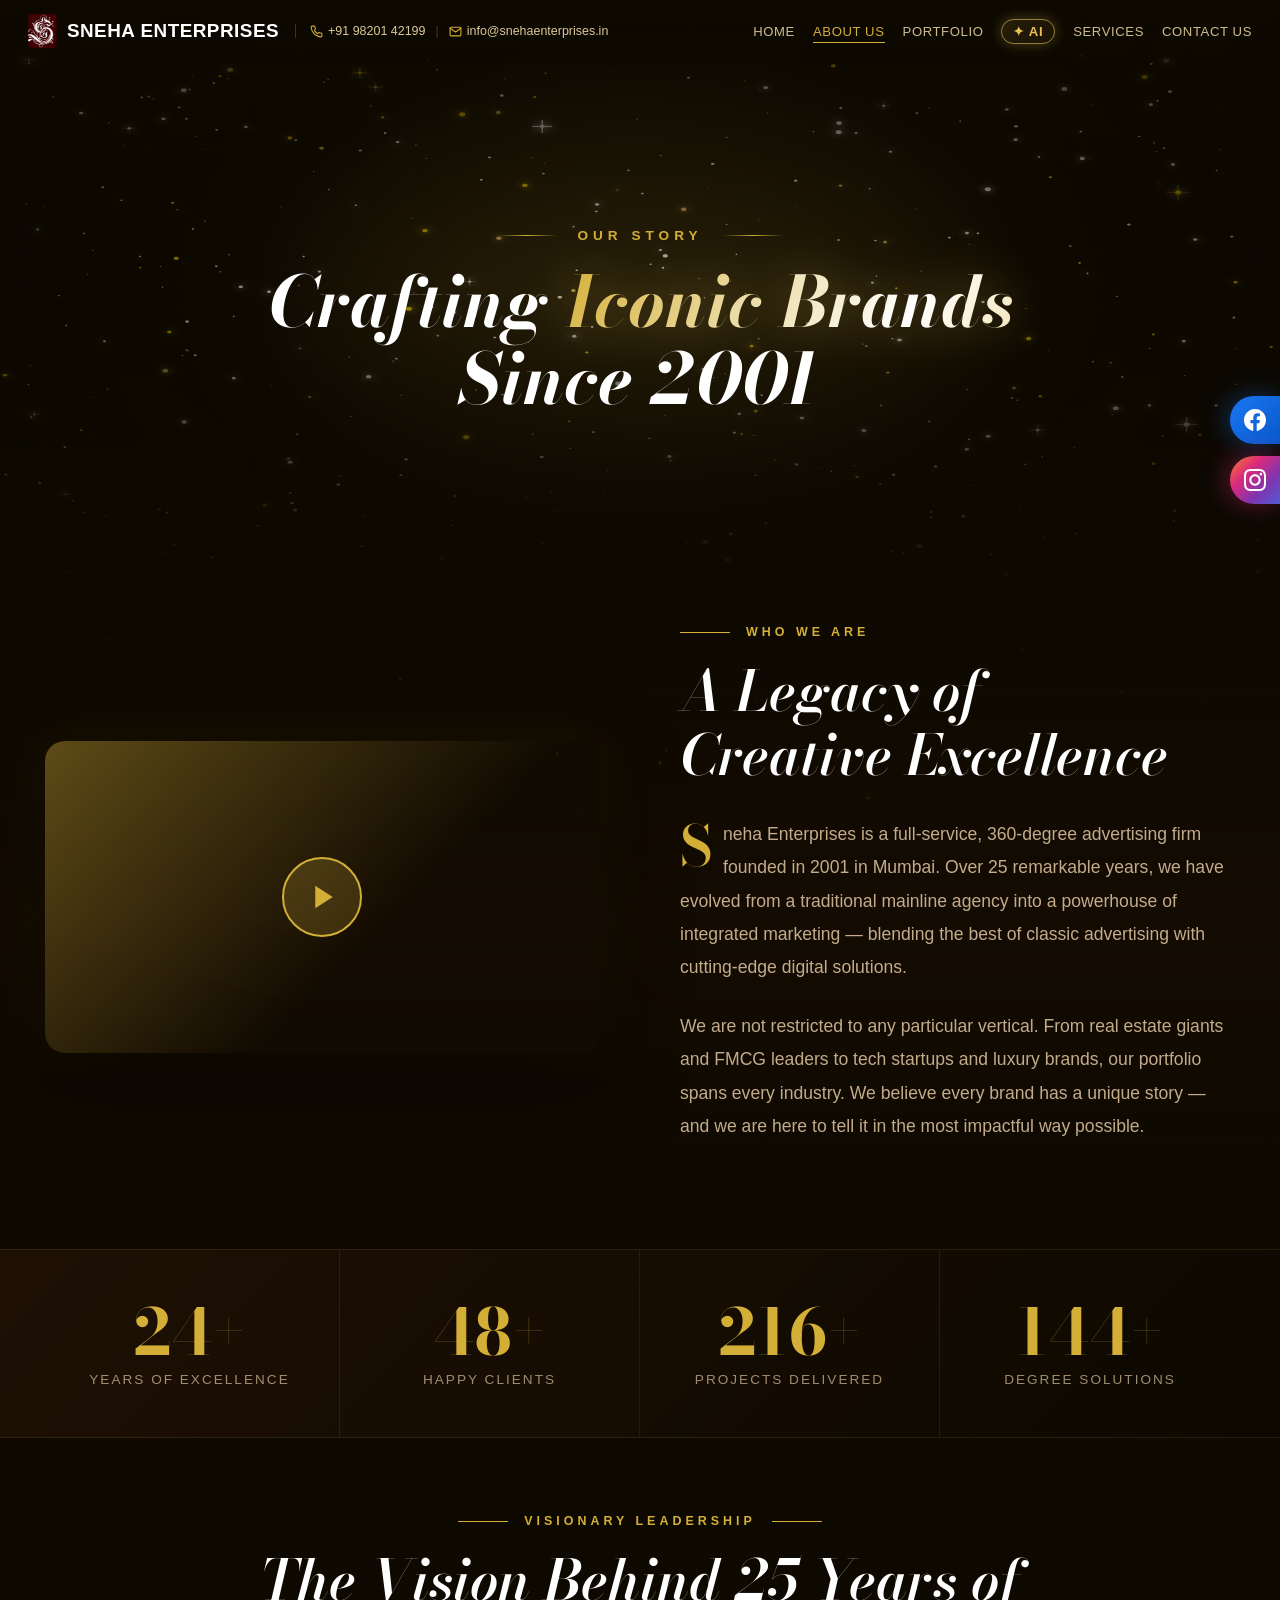
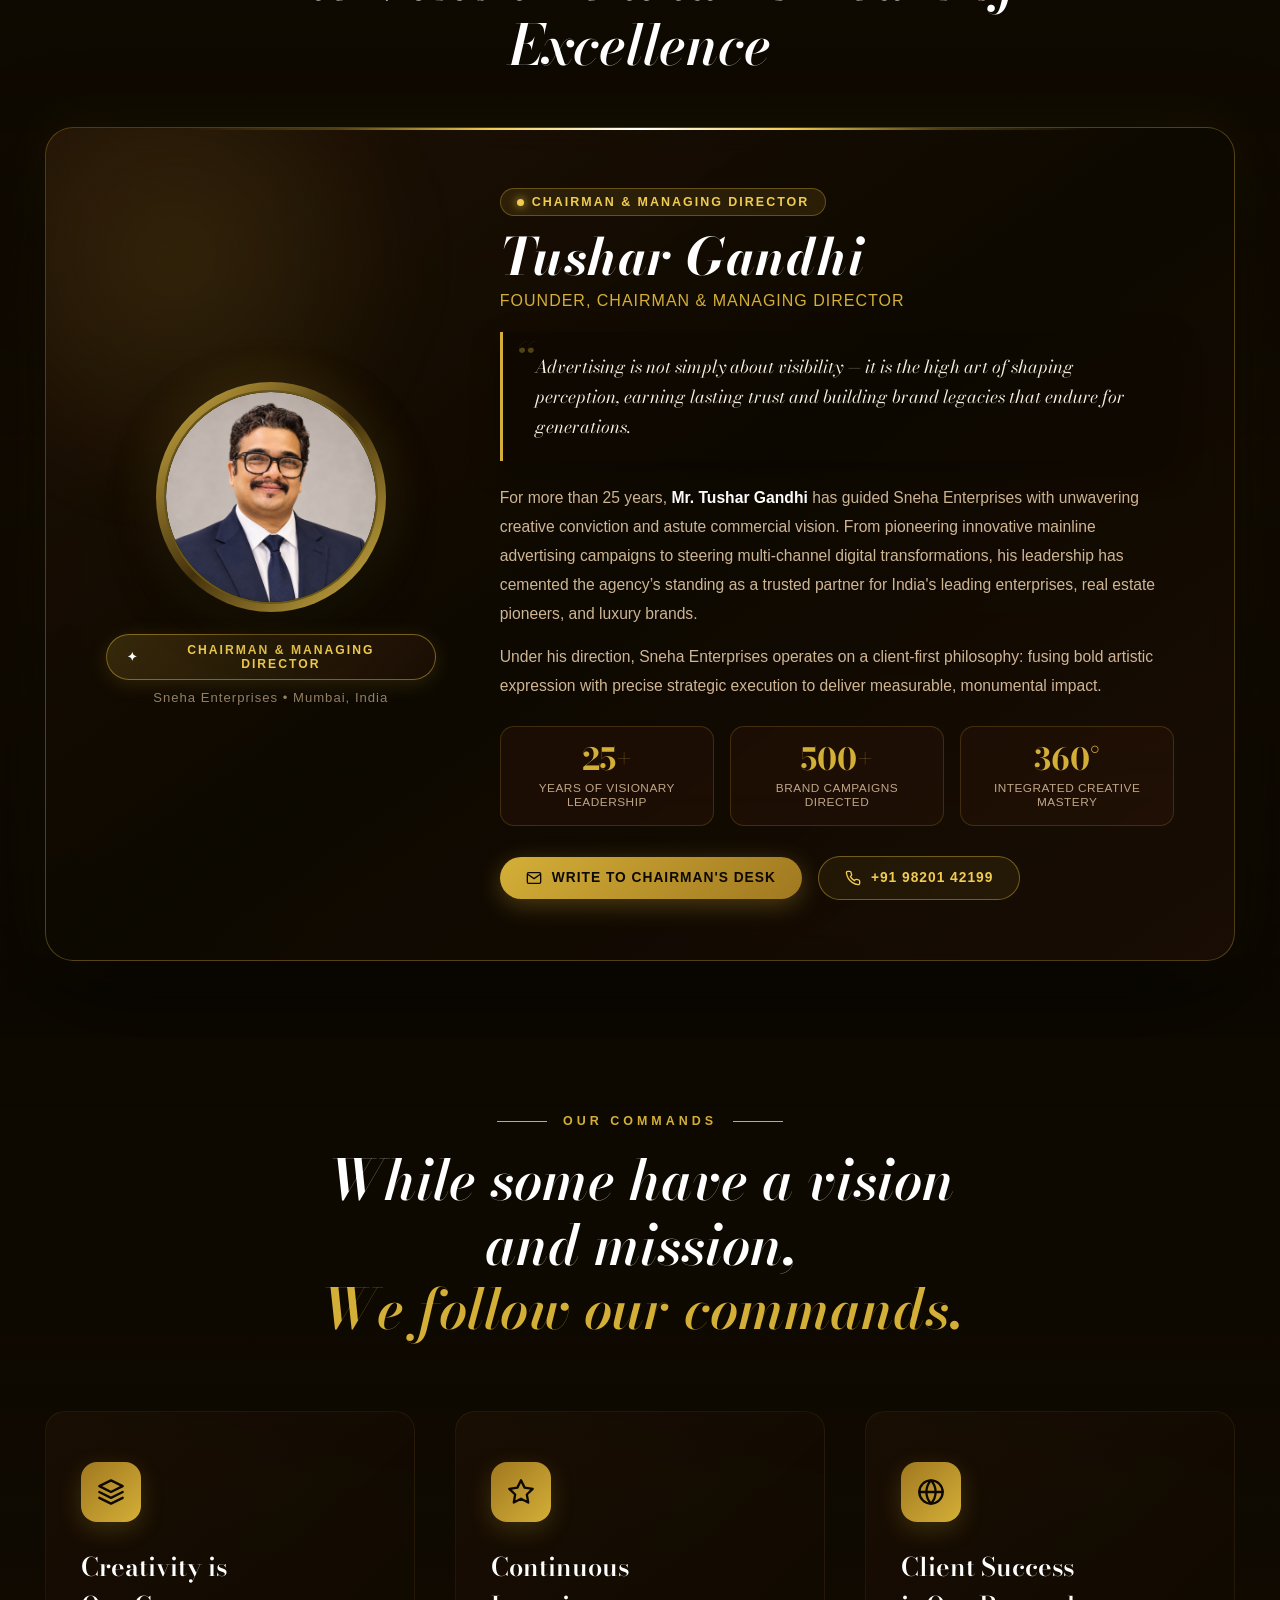
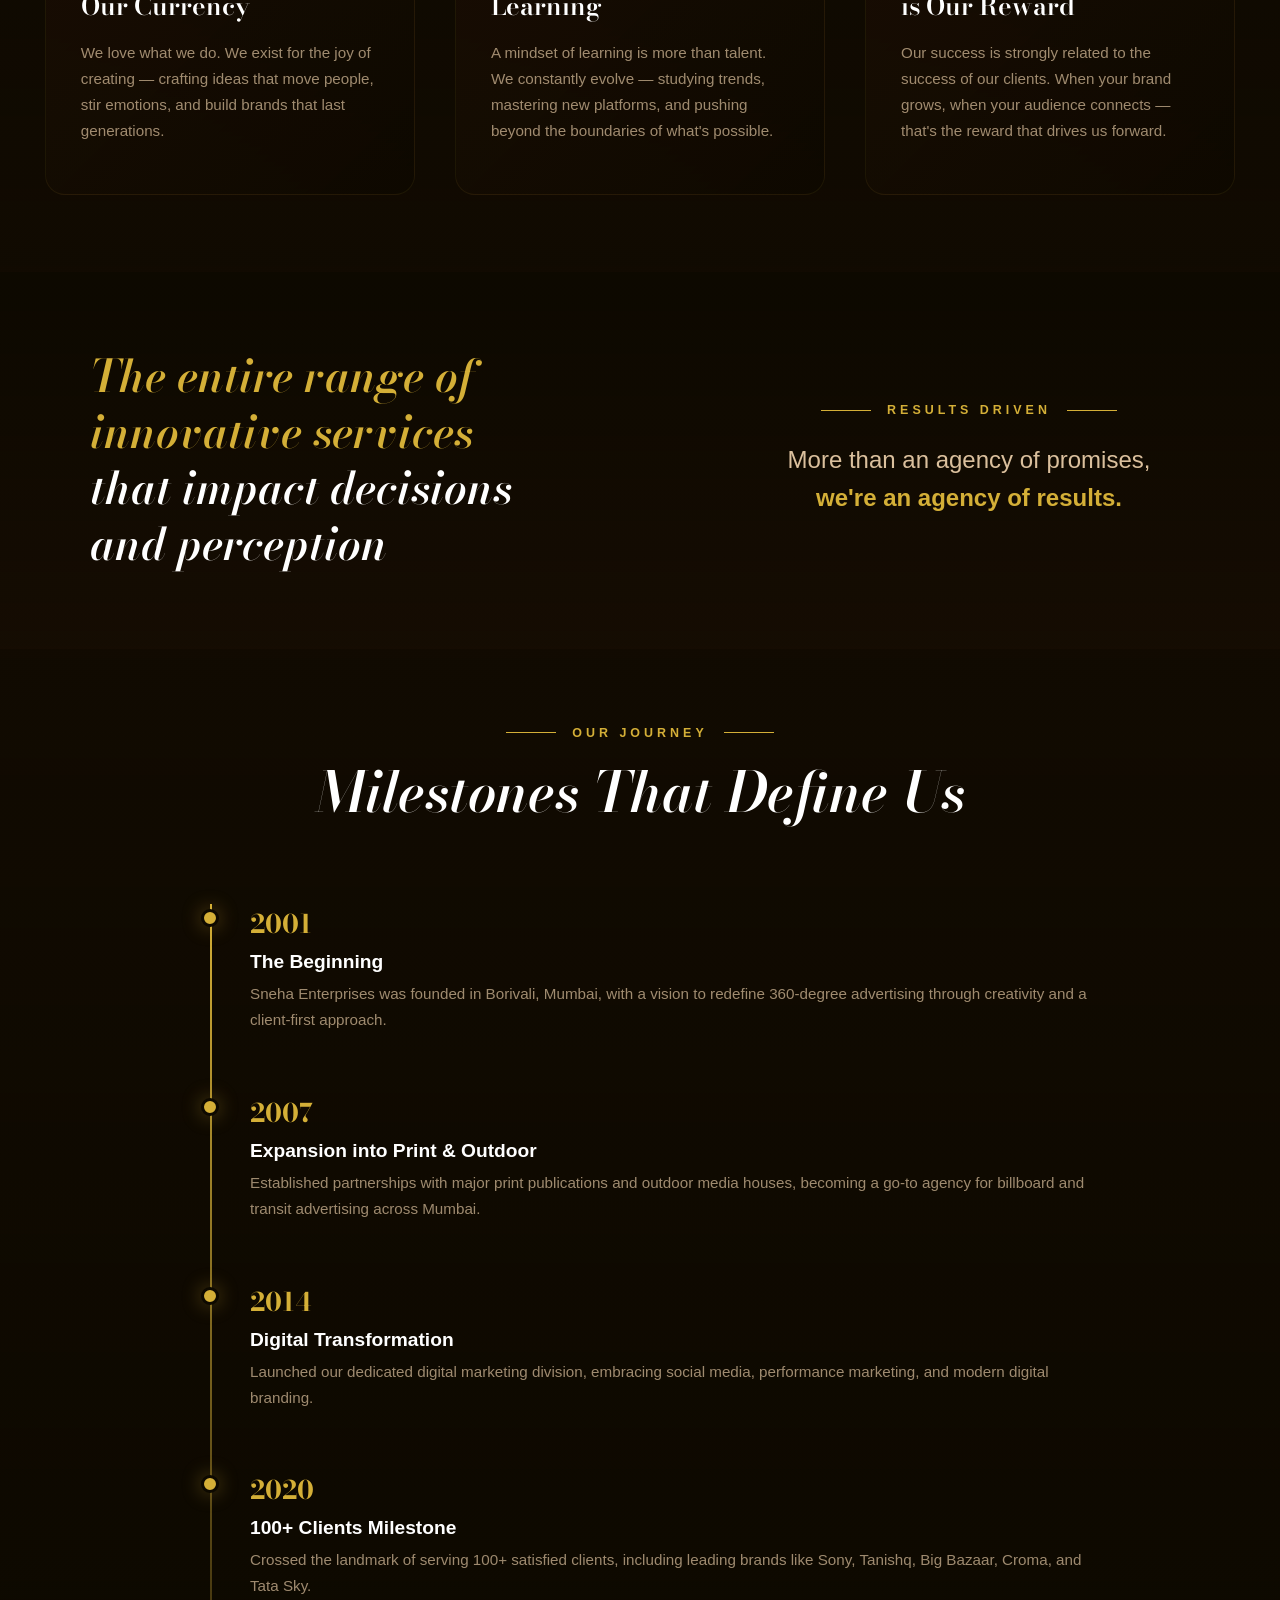
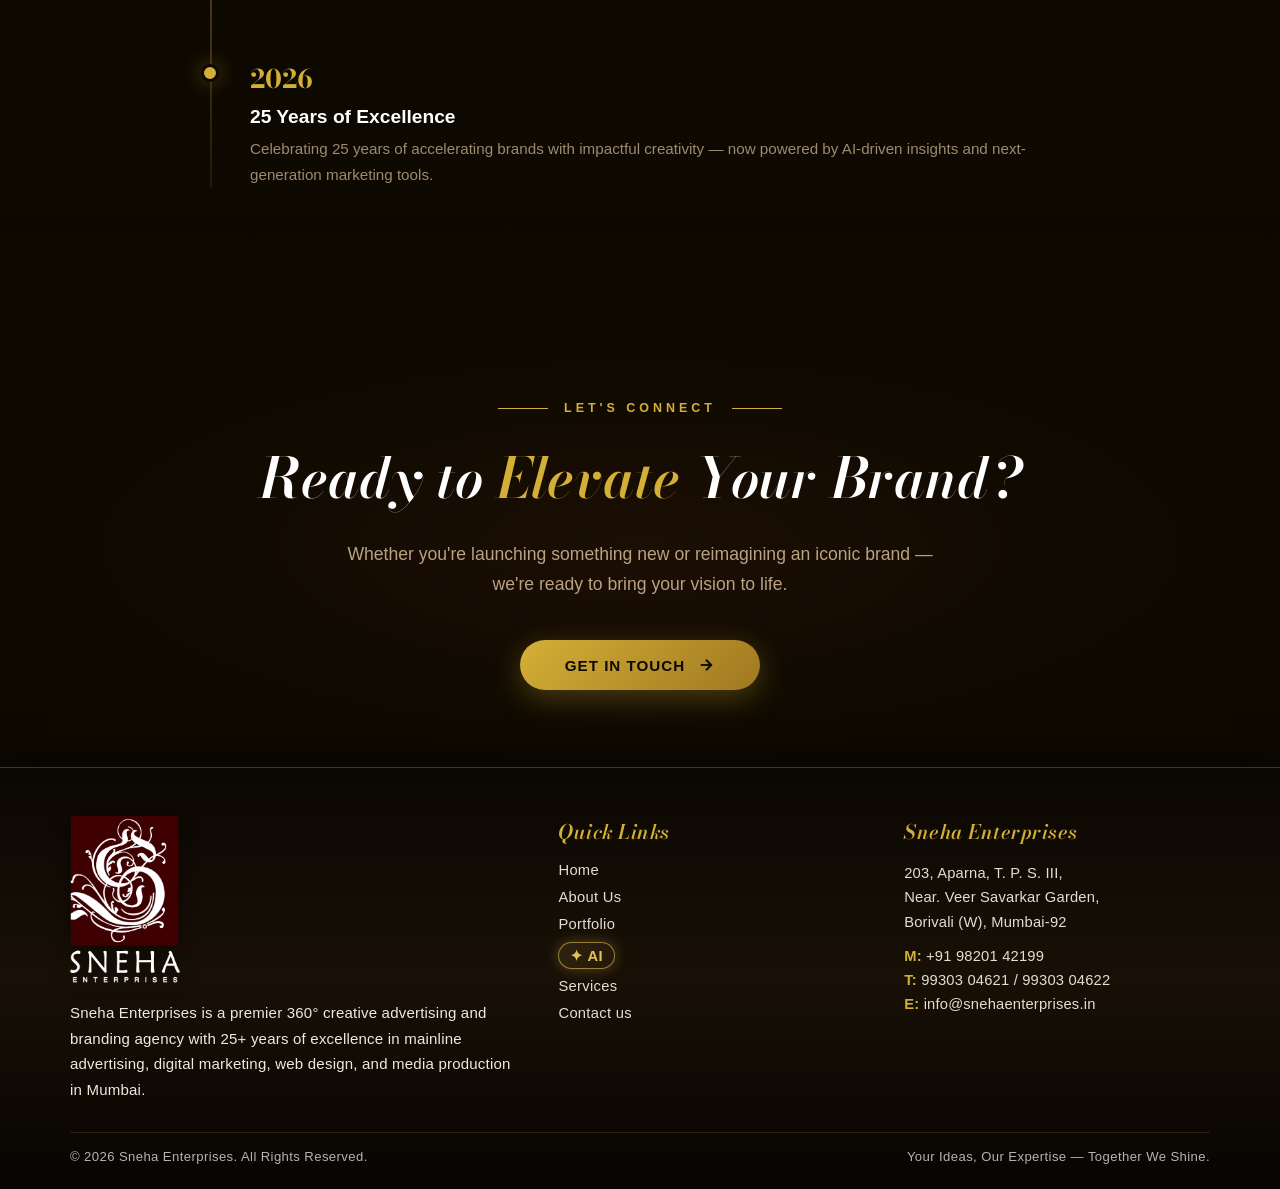
==== about.html @ 6219e7e4 "Add photo for Chairman & MD Tushar Gandhi and refine leadership quote text" ====
<!DOCTYPE html>
<html lang="en">
<head>
    <meta charset="UTF-8">
    <link rel="stylesheet" href="assets/fonts/fonts.css">
    <link rel="preconnect" href="https://fonts.googleapis.com">
    <link rel="preconnect" href="https://fonts.gstatic.com" crossorigin>
    <link href="https://fonts.googleapis.com/css2?family=Montserrat:wght@300;400;500;600;700&family=Bodoni+Moda:ital,opsz,wght@0,6..96,400..900;1,6..96,400..900&display=swap" rel="stylesheet">
    <meta name="viewport" content="width=device-width, initial-scale=1.0">
    <title>About Us | Sneha Enterprises</title>
    <!-- Favicon & Touch Icons for Browsers & Google Search Favicon Bot -->
    <link rel="icon" href="/favicon.ico" sizes="any">
    <link rel="icon" type="image/png" sizes="48x48" href="/assets/images/favicon-48x48.png">
    <link rel="icon" type="image/png" sizes="96x96" href="/assets/images/favicon-96x96.png">
    <link rel="icon" type="image/png" sizes="144x144" href="/assets/images/favicon-144x144.png">
    <link rel="icon" type="image/png" sizes="192x192" href="/assets/images/favicon-192x192.png">
    <link rel="icon" type="image/png" sizes="32x32" href="/assets/images/favicon-32x32.png">
    <link rel="icon" type="image/png" sizes="16x16" href="/assets/images/favicon-16x16.png">
    <link rel="apple-touch-icon" sizes="180x180" href="/assets/images/apple-touch-icon.png">
    <link rel="shortcut icon" href="/favicon.ico">
    <meta name="description" content="Learn about Sneha Enterprises — 25+ years of 360-degree advertising, branding, and digital marketing excellence in Mumbai. Led by Chairman &amp; Managing Director Tushar Gandhi.">
    <!-- Structured Data (Schema.org) for About Page & Leadership -->
    <script type="application/ld+json">
    {
      "@context": "https://schema.org",
      "@type": "AboutPage",
      "name": "About Sneha Enterprises",
      "url": "https://www.snehaenterprises.in/about.html",
      "description": "25+ years of 360-degree advertising, branding, and digital marketing excellence in Mumbai.",
      "mainEntity": {
        "@type": "Organization",
        "name": "Sneha Enterprises",
        "url": "https://www.snehaenterprises.in/",
        "logo": "https://www.snehaenterprises.in/assets/images/logo_white_v2.png",
        "founder": {
          "@type": "Person",
          "name": "Tushar Gandhi",
          "jobTitle": "Chairman & Managing Director",
          "image": "https://www.snehaenterprises.in/assets/images/tushar_gandhi.jpg",
          "email": "mailto:tushargandhi@snehaenterprises.in",
          "telephone": "+91-9820142199"
        },
        "employee": [
          {
            "@type": "Person",
            "name": "Tushar Gandhi",
            "jobTitle": "Chairman & Managing Director",
            "image": "https://www.snehaenterprises.in/assets/images/tushar_gandhi.jpg"
          }
        ]
      }
    }
    </script>
    <style>
        *, *::before, *::after { box-sizing: border-box; margin: 0; padding: 0; }
        :root {
            --gold: #d4af37;
            --gold-light: #f0cc50;
            --gold-dark: #a07820;
            --brown: #2a1508;
            --brown-light: #4a2c14;
            --bg: #0d0900;
        }
        body { font-family: 'Montserrat', sans-serif; background: var(--bg); color: #fff; overflow-x: hidden; }
        html { scroll-behavior: smooth; }

        /* ─── PARTICLES ─── */
        #particles { position: fixed; inset: 0; z-index: 0; pointer-events: none; }

        /* ─── HEADER ─── */
        header {
            position: fixed; top: 0; left: 0; width: 100%; padding: 18px 50px;
            display: flex; justify-content: space-between; align-items: center;
            z-index: 200;
            background: linear-gradient(to bottom, rgba(13,9,0,0.92) 0%, rgba(13,9,0,0.6) 70%, rgba(0,0,0,0) 100%);
            backdrop-filter: blur(10px);
            -webkit-backdrop-filter: blur(10px);
            box-sizing: border-box;
            transition: padding 0.3s ease, background 0.3s ease;
        }
        .header-left { display: flex; align-items: center; gap: 25px; flex-shrink: 0; min-width: 0; }
        .header-logo { display: flex; align-items: center; gap: 12px; text-decoration: none; color: #fff; flex-shrink: 0; white-space: nowrap !important; }
        .header-logo img { height: 38px; border-radius: 4px; width: auto; }
        .brand-text {
            color: #ffffff !important; font-size: 1.3rem; font-weight: 700; letter-spacing: 1px; text-transform: uppercase; white-space: nowrap !important; }
        .header-contact { display: flex; align-items: center; gap: 14px; font-size: 0.82rem; border-left: 1px solid rgba(212,175,55,0.25); padding-left: 18px; flex-shrink: 0; white-space: nowrap !important; }
        .hc-item { display: inline-flex; align-items: center; gap: 5px; color: rgba(255,235,180,0.85); text-decoration: none; transition: color 0.3s; white-space: nowrap !important; flex-shrink: 0; }
        .hc-item span { white-space: nowrap !important; }
        .hc-item:hover { color: var(--gold); }
        .hc-item svg { width: 13px; height: 13px; stroke: var(--gold); fill: none; stroke-width: 2; stroke-linecap: round; stroke-linejoin: round; }
        .hc-divider { color: rgba(212,175,55,0.3); white-space: nowrap !important; }
        .nav-links { display: flex; align-items: center; gap: 28px; list-style: none; margin: 0; padding: 0; flex-shrink: 0; }
        .nav-links li { list-style: none; flex-shrink: 0; }
        .nav-links a, .nav-links li a { color: rgba(255,235,180,0.8); text-decoration: none; font-size: 0.85rem; font-weight: 300; letter-spacing: 1px; text-transform: uppercase; transition: color 0.3s; position: relative; white-space: nowrap !important; }
        .nav-links a::after { content:''; position: absolute; bottom:-4px; left:0; width:0; height:1px; background: var(--gold); transition: width 0.3s; }
        .nav-links a:hover::after, .nav-links a.active::after { width: 100%; }
        .nav-links a:hover, .nav-links a.active { color: var(--gold); }
        .nav-ai-link { color: #e5c158 !important; font-weight:600 !important; padding: 4px 13px !important; border: 1px solid rgba(229,193,88,0.6); border-radius:20px; background: linear-gradient(135deg,rgba(229,193,88,0.12),rgba(180,120,40,0.08)); box-shadow:0 0 14px rgba(229,193,88,0.3); animation: navAiPulse 2.5s ease-in-out infinite; }
        .nav-ai-link:hover { color:#fff !important; background:linear-gradient(135deg,rgba(229,193,88,0.35),rgba(180,120,40,0.25)) !important; box-shadow:0 0 28px rgba(229,193,88,0.7) !important; }
        @keyframes navAiPulse {
            0%, 100% { box-shadow: 0 0 12px rgba(229,193,88,0.3); }
            50% { box-shadow: 0 0 26px rgba(229,193,88,0.7), 0 0 50px rgba(229,193,88,0.15); }
        }

        
        /* ─── FLOATING SOCIAL ─── */
        .floating-social {
            position: fixed;
            right: 0;
            top: 50%;
            transform: translateY(-50%);
            z-index: 999;
            display: flex;
            flex-direction: column;
            gap: 12px;
            opacity: 1;
            pointer-events: auto;
        }

        .social-btn {
            position: relative;
            display: flex;
            align-items: center;
            height: 48px;
            padding-right: 14px;
            padding-left: 14px;
            border-top-left-radius: 50px;
            border-bottom-left-radius: 50px;
            border-top-right-radius: 0;
            border-bottom-right-radius: 0;
            text-decoration: none;
            overflow: hidden;
            transition: padding-left 0.4s cubic-bezier(0.16, 1, 0.3, 1),
                        box-shadow 0.4s ease;
        }

        /* Platform-specific brand gradients */
        .social-btn.facebook, .social-btn.fb {
            background: linear-gradient(135deg, #1877f2, #0a58ca);
            box-shadow: -4px 0 25px rgba(24, 119, 242, 0.35);
        }
        .social-btn.instagram, .social-btn.ig {
            background: linear-gradient(135deg, #f58529, #dd2a7b, #8134af, #515bd4);
            box-shadow: -4px 0 25px rgba(221, 42, 123, 0.4);
        }

        /* Pulsing glow ring on each button */
        .social-btn::before {
            content: '';
            position: absolute;
            inset: -4px;
            border-radius: inherit;
            background: inherit;
            opacity: 0.3;
            filter: blur(10px);
            animation: socialPulse 2.5s ease-in-out infinite alternate;
            z-index: -1;
        }

        @keyframes socialPulse {
            0%   { opacity: 0.25; transform: scale(1);   }
            100% { opacity: 0.6;  transform: scale(1.15); }
        }

        .social-btn .social-icon {
            width: 22px;
            height: 22px;
            fill: #fff;
            flex-shrink: 0;
            transition: transform 0.4s cubic-bezier(0.16, 1, 0.3, 1);
        }

        /* Hidden label that slides out on hover */
        .social-btn .social-label {
            color: #fff;
            font-family: 'Montserrat', sans-serif;
            font-size: 0.78rem;
            font-weight: 600;
            letter-spacing: 0.5px;
            text-transform: uppercase;
            white-space: nowrap;
            max-width: 0;
            overflow: hidden;
            opacity: 0;
            margin-left: 0;
            transition: max-width 0.4s cubic-bezier(0.16, 1, 0.3, 1),
                        opacity 0.3s ease,
                        margin-left 0.4s ease;
        }

        .social-btn:hover .social-label {
            max-width: 100px;
            opacity: 1;
            margin-left: 10px;
        }

        .social-btn:hover .social-icon {
            transform: scale(1.1);
        }

        .social-btn:hover {
            padding-left: 18px;
        }
        /* ─── HERO SECTION (Dynamic Dark Luxury Video Background) ─── */
        .hero {
            position: relative; min-height: 65vh;
            padding-top: 140px; padding-bottom: 60px;
            display: flex; align-items: center; justify-content: center;
            overflow: hidden; background: #0b0700;
        }
        .hero-video-bg {
            position: absolute; inset: 0; width: 100%; height: 100%;
            object-fit: cover; z-index: 0; opacity: 0.5;
            filter: contrast(1.15) brightness(0.85);
        }
        #about-waves-canvas {
            position: absolute; inset: 0; width: 100%; height: 100%;
            z-index: 1; pointer-events: none;
        }
        .hero-overlay {
            position: absolute; inset: 0; z-index: 2;
            background: radial-gradient(ellipse 90% 80% at 50% 50%, rgba(13,9,0,0.3) 0%, rgba(13,9,0,0.85) 100%),
                        linear-gradient(180deg, rgba(13,9,0,0.5) 0%, transparent 50%, rgba(13,9,0,0.95) 100%);
            pointer-events: none;
        }

        .hero-content {
            position: relative; z-index: 10; text-align: center;
            padding: 0 30px; max-width: 950px;
        }
        .hero-eyebrow {
            display: flex; align-items: center; justify-content: center; gap: 20px;
            margin-bottom: 20px;
        }
        .eyebrow-line { width: 60px; height: 1px; background: linear-gradient(90deg, transparent, var(--gold), transparent); }
        .eyebrow-text {
            font-size: 0.85rem; font-weight: 600; letter-spacing: 5px;
            text-transform: uppercase; color: var(--gold);
        }
        .hero-title {
            font-family: 'Bodoni Moda', serif; font-size: clamp(1.85rem, 5.5vw, 4.8rem);
            font-weight: 700; font-style: italic; line-height: 1.1;
            margin-bottom: 20px; color: #fff;
            overflow-wrap: break-word; word-break: break-word;
        }
        .hero-title .gold {
            background: linear-gradient(120deg, #d4af37 0%, #ffffff 40%, #e5c158 70%, #d4af37 100%);
            background-size: 200% auto;
            -webkit-background-clip: text;
            -webkit-text-fill-color: transparent;
            animation: goldShimmer 4s linear infinite;
            filter: drop-shadow(0 0 25px rgba(229, 193, 88, 0.4));
        }

        @keyframes goldShimmer {
            0% { background-position: 0% center; }
            100% { background-position: 200% center; }
        }
        .hero-subtitle {
            font-size: 1.15rem; font-weight: 300; line-height: 1.75;
            color: rgba(255,225,185,0.8); max-width: 680px; margin: 0 auto;
        }

        /* ─── SECTION COMMON ─── */
        .section-wrapper { position: relative; z-index: 10; }
        .section-pad { padding: clamp(45px, 6vw, 90px) clamp(16px, 3.5vw, 60px); box-sizing: border-box; }
        .section-eyebrow {
            display: flex; align-items: center; gap: 16px; margin-bottom: 20px;
        }
        .section-eyebrow .line { width: 50px; height: 1px; background: var(--gold); }
        .section-eyebrow .label {
            font-size: 0.78rem; font-weight: 600; letter-spacing: 4px;
            text-transform: uppercase; color: var(--gold);
        }
        .section-heading {
            font-family: 'Bodoni Moda', serif; font-size: clamp(2rem, 5vw, 3.5rem);
            font-weight: 600; font-style: italic; line-height: 1.15;
            margin-bottom: 30px; color: #fff;
            overflow-wrap: break-word; word-break: break-word;
        }

        /* ─── ABOUT STORY (split layout - Reduced Top Gap) ─── */
        .story-section {
            padding-top: 40px; padding-bottom: 80px;
            background: linear-gradient(180deg, var(--bg) 0%, rgba(42,21,8,0.25) 50%, var(--bg) 100%);
        }
        .story-grid {
            display: grid; grid-template-columns: 1fr 1fr; gap: 80px;
            align-items: center; max-width: 1300px; margin: 0 auto;
        }
        .story-video-wrap {
            position: relative; border-radius: 20px; overflow: hidden;
            box-shadow: 0 30px 80px rgba(0,0,0,0.6), 0 0 60px rgba(212,175,55,0.08);
        }
        .story-video-wrap::before {
            content: ''; position: absolute; inset: -2px; border-radius: 22px; z-index: -1;
            background: linear-gradient(135deg, var(--gold), transparent 60%);
            opacity: 0.4;
        }
        .story-video {
            width: 100%; display: block; border-radius: 20px;
            aspect-ratio: 16/9; object-fit: cover;
        }
        .story-play-btn {
            position: absolute; top: 50%; left: 50%; transform: translate(-50%,-50%);
            width: 80px; height: 80px; border-radius: 50%;
            background: rgba(212,175,55,0.2); 
            border: 2px solid var(--gold); display: flex; align-items: center; justify-content: center;
            cursor: pointer; transition: all 0.4s ease; z-index: 5;
        }
        .story-play-btn:hover { background: rgba(212,175,55,0.4); transform: translate(-50%,-50%) scale(1.1); }
        .story-play-btn svg { width: 30px; height: 30px; fill: var(--gold); margin-left: 4px; }
        .story-play-btn.hidden { opacity: 0; pointer-events: none; }

        .story-text p {
            font-size: 1.1rem; line-height: 1.9; color: rgba(255,225,185,0.75);
            margin-bottom: 25px;
        }
        .story-text p:first-of-type::first-letter {
            font-family: 'Bodoni Moda', serif; font-size: 3.5rem; float: left;
            line-height: 1; margin-right: 10px; color: var(--gold); font-weight: 600;
        }

        /* ─── STATS BAR ─── */
        .stats-bar {
            background: linear-gradient(135deg, rgba(42,21,8,0.6), rgba(13,9,0,0.9));
            border-top: 1px solid rgba(212,175,55,0.12);
            border-bottom: 1px solid rgba(212,175,55,0.12);
        }
        .stats-grid {
            display: grid; grid-template-columns: repeat(4, 1fr);
            max-width: 1200px; margin: 0 auto; text-align: center;
        }
        .stat-item {
            padding: 50px 20px;
            border-right: 1px solid rgba(212,175,55,0.1);
            opacity: 0; transform: translateY(30px);
            transition: opacity 0.8s ease, transform 0.8s ease;
        }
        .stat-item:last-child { border-right: none; }
        .stat-item.visible { opacity: 1; transform: translateY(0); }
        .stat-number {
            font-family: 'Bodoni Moda', serif; font-size: 4rem;
            font-weight: 700; color: var(--gold); line-height: 1;
            margin-bottom: 8px;
        }
        .stat-label {
            font-size: 0.85rem; font-weight: 400; letter-spacing: 2px;
            text-transform: uppercase; color: rgba(255,225,185,0.6);
        }

        /* ─── VALUES / PILLARS ─── */
        .values-section {
            background: linear-gradient(180deg, var(--bg) 0%, rgba(42,21,8,0.15) 100%);
        }
        .values-header {
            text-align: center; max-width: 700px; margin: 0 auto 70px;
        }
        .values-header .section-eyebrow { justify-content: center; }
        .values-header p {
            font-size: 1.05rem; color: rgba(255,225,185,0.65); line-height: 1.7;
        }
        .values-grid {
            display: grid; grid-template-columns: repeat(3, 1fr);
            gap: 40px; max-width: 1200px; margin: 0 auto;
        }
        .value-card {
            position: relative; padding: 50px 35px; border-radius: 20px;
            background: linear-gradient(135deg, rgba(42,21,8,0.4), rgba(13,9,0,0.6));
            border: 1px solid rgba(212,175,55,0.08);
            overflow: hidden; transition: transform 0.5s ease, box-shadow 0.5s ease;
            opacity: 0; transform: translateY(40px);
        }
        .value-card.visible { opacity: 1; transform: translateY(0); }
        .value-card:hover {
            transform: translateY(-8px);
            box-shadow: 0 20px 60px rgba(212,175,55,0.08);
            border-color: rgba(212,175,55,0.2);
        }
        .value-card::before {
            content: ''; position: absolute; top: 0; left: 0; right: 0; height: 3px;
            background: linear-gradient(90deg, transparent, var(--gold), transparent);
            opacity: 0; transition: opacity 0.5s ease;
        }
        .value-card:hover::before { opacity: 1; }
        .value-icon {
            width: 60px; height: 60px; border-radius: 16px; margin-bottom: 25px;
            background: linear-gradient(135deg, var(--gold-dark), var(--gold));
            display: flex; align-items: center; justify-content: center;
            box-shadow: 0 8px 25px rgba(212,175,55,0.2);
        }
        .value-icon svg { width: 28px; height: 28px; stroke: #0d0900; fill: none; stroke-width: 2; stroke-linecap: round; stroke-linejoin: round; }
        .value-title {
            font-family: 'Bodoni Moda', serif; font-size: 1.6rem;
            font-weight: 600; margin-bottom: 15px; color: #fff;
        }
        .value-desc {
            font-size: 0.95rem; line-height: 1.7; color: rgba(255,225,185,0.6);
        }

        /* ─── TIMELINE ─── */
        .timeline-section {
            background: linear-gradient(180deg, rgba(42,21,8,0.15) 0%, var(--bg) 100%);
        }
        .timeline-header { text-align: center; max-width: 700px; margin: 0 auto 80px; }
        .timeline-header .section-eyebrow { justify-content: center; }

        .timeline {
            position: relative; max-width: 900px; margin: 0 auto;
            padding-left: 60px;
        }
        .timeline::before {
            content: ''; position: absolute; left: 20px; top: 0; bottom: 0;
            width: 2px; background: linear-gradient(180deg, var(--gold), rgba(212,175,55,0.1));
        }
        .tl-item {
            position: relative; margin-bottom: 60px;
            opacity: 0; transform: translateX(30px);
            transition: opacity 0.7s ease, transform 0.7s ease;
        }
        .tl-item.visible { opacity: 1; transform: translateX(0); }
        .tl-dot {
            position: absolute; left: -49px; top: 5px;
            width: 18px; height: 18px; border-radius: 50%;
            background: var(--gold); border: 3px solid var(--bg);
            box-shadow: 0 0 20px rgba(212,175,55,0.4);
        }
        .tl-year {
            font-family: 'Bodoni Moda', serif; font-size: 1.6rem;
            font-weight: 700; color: var(--gold); margin-bottom: 8px;
        }
        .tl-title {
            font-size: 1.2rem; font-weight: 600; margin-bottom: 8px; color: #fff;
        }
        .tl-desc {
            font-size: 0.95rem; line-height: 1.7; color: rgba(255,225,185,0.6);
        }

        /* ─── CTA SECTION ─── */
        .cta-section {
            text-align: center;
            background: radial-gradient(ellipse at 50% 50%, rgba(42,21,8,0.5) 0%, var(--bg) 70%);
        }
        .cta-section .section-eyebrow { justify-content: center; }
        .cta-title {
            font-family: 'Bodoni Moda', serif; font-size: 3.5rem;
            font-weight: 600; font-style: italic; margin-bottom: 20px;
        }
        .cta-title .gold { color: var(--gold); }
        .cta-desc {
            font-size: 1.1rem; color: rgba(255,225,185,0.7); line-height: 1.7;
            max-width: 600px; margin: 0 auto 40px;
        }
        .cta-btn {
            display: inline-flex; align-items: center; gap: 12px;
            padding: 16px 45px; border-radius: 50px;
            background: linear-gradient(135deg, var(--gold), var(--gold-dark));
            color: #0d0900; font-weight: 700; font-size: 0.95rem;
            text-decoration: none; letter-spacing: 1px; text-transform: uppercase;
            transition: all 0.4s ease;
            box-shadow: 0 8px 30px rgba(212,175,55,0.3);
        }
        .cta-btn:hover {
            transform: translateY(-3px);
            box-shadow: 0 15px 45px rgba(212,175,55,0.4);
        }
        .cta-btn svg { width: 18px; height: 18px; stroke: #0d0900; fill: none; stroke-width: 2.5; }

        /* ─── REVEAL ANIMATIONS ─── */
        .reveal { opacity: 0; transform: translateY(40px); transition: opacity 0.8s ease, transform 0.8s ease; }
        .reveal.visible { opacity: 1; transform: translateY(0); }
        .reveal-left { opacity: 0; transform: translateX(-50px); transition: opacity 0.8s ease, transform 0.8s ease; }
        .reveal-left.visible { opacity: 1; transform: translateX(0); }
        .reveal-right { opacity: 0; transform: translateX(50px); transition: opacity 0.8s ease, transform 0.8s ease; }
        .reveal-right.visible { opacity: 1; transform: translateX(0); }

        /* ─── HERO ENTRANCE ANIMATION ─── */
        @keyframes fadeUp { from { opacity: 0; transform: translateY(30px); } to { opacity: 1; transform: translateY(0); } }
        @keyframes expandLine { from { width: 0; } to { width: 60px; } }
        .hero-content .hero-eyebrow { animation: fadeUp 0.8s 0.3s both; }
        .hero-content .hero-title { animation: fadeUp 0.8s 0.6s both; }
        .hero-content .hero-subtitle { animation: fadeUp 0.8s 0.9s both; }
        .hero-content .eyebrow-line { animation: expandLine 0.8s 0.5s both; }

        /* ─── INNOVATIVE SERVICES STATEMENT ─── */
        .innovative-services-grid {
            max-width: 1100px;
            margin: 0 auto;
            display: grid;
            grid-template-columns: 1.15fr 0.85fr;
            gap: 60px;
            align-items: center;
            width: 100%;
            box-sizing: border-box;
        }
        .innovative-services-grid .section-heading {
            font-size: clamp(2rem, 3.5vw, 3rem);
            line-height: 1.25;
            margin-bottom: 0;
        }
        .innovative-services-grid .results-box {
            text-align: center;
        }
        .innovative-services-grid .eyebrow-center {
            justify-content: center;
            margin-bottom: 24px;
        }
        .innovative-services-grid .results-statement-p {
            font-size: clamp(1.15rem, 2vw, 1.5rem);
            color: rgba(255, 225, 185, 0.85);
            line-height: 1.6;
            font-weight: 300;
            margin: 0;
        }

        /* ─── VISIONARY LEADERSHIP (CHAIRMAN & MANAGING DIRECTOR) ─── */
        .leadership-section {
            background: linear-gradient(180deg, var(--bg) 0%, rgba(42,21,8,0.22) 50%, var(--bg) 100%);
            position: relative;
            overflow: hidden;
        }
        .leadership-container {
            max-width: 1240px;
            margin: 0 auto;
            position: relative;
            z-index: 2;
        }
        .leadership-header {
            text-align: center;
            max-width: 820px;
            margin: 0 auto 50px;
        }
        .leadership-header .section-eyebrow {
            justify-content: center;
            margin-bottom: 20px;
        }
        .leadership-header .section-heading {
            margin-bottom: 0;
        }
        .leadership-showcase-card {
            position: relative;
            border-radius: 28px;
            background: linear-gradient(145deg, rgba(38,20,7,0.72) 0%, rgba(13,9,0,0.88) 50%, rgba(30,15,6,0.72) 100%);
            border: 1px solid rgba(212,175,55,0.32);
            box-shadow: 0 30px 90px rgba(0,0,0,0.75), 0 0 60px rgba(212,175,55,0.08);
            padding: clamp(35px, 5vw, 60px);
            overflow: hidden;
            backdrop-filter: blur(14px);
            -webkit-backdrop-filter: blur(14px);
        }
        .leadership-showcase-card::before {
            content: '';
            position: absolute;
            top: 0;
            left: 12%;
            right: 12%;
            height: 2px;
            background: linear-gradient(90deg, transparent, rgba(212,175,55,0.3), #f0cc50, #ffffff, #f0cc50, rgba(212,175,55,0.3), transparent);
        }
        .card-glow-halo {
            position: absolute;
            top: -120px;
            left: -120px;
            width: 500px;
            height: 500px;
            border-radius: 50%;
            background: radial-gradient(circle, rgba(212,175,55,0.14) 0%, transparent 68%);
            pointer-events: none;
            filter: blur(40px);
        }
        .leadership-grid {
            display: grid;
            grid-template-columns: 330px 1fr;
            gap: clamp(40px, 5vw, 65px);
            align-items: center;
            position: relative;
            z-index: 2;
        }
        .leadership-crest-side {
            display: flex;
            flex-direction: column;
            align-items: center;
            text-align: center;
        }
        .crest-frame-outer {
            position: relative;
            width: 230px;
            height: 230px;
            border-radius: 50%;
            padding: 8px;
            background: linear-gradient(135deg, rgba(240,204,80,0.85) 0%, rgba(160,120,32,0.35) 50%, rgba(240,204,80,0.9) 100%);
            box-shadow: 0 15px 45px rgba(0,0,0,0.65), 0 0 45px rgba(212,175,55,0.22);
            transition: transform 0.5s ease, box-shadow 0.5s ease;
        }
        .crest-frame-outer:hover {
            transform: scale(1.03);
            box-shadow: 0 20px 55px rgba(0,0,0,0.8), 0 0 60px rgba(212,175,55,0.35);
        }
        .crest-frame-inner {
            width: 100%;
            height: 100%;
            border-radius: 50%;
            background: radial-gradient(circle at center, #261407 0%, #0d0900 80%);
            border: 2px solid rgba(212,175,55,0.45);
            display: flex;
            flex-direction: column;
            align-items: center;
            justify-content: center;
            position: relative;
            overflow: hidden;
            box-shadow: inset 0 0 25px rgba(212,175,55,0.18);
        }
        .director-photo {
            width: 100%;
            height: 100%;
            object-fit: cover;
            object-position: center 15%;
            display: block;
            border-radius: 50%;
            transition: transform 0.6s cubic-bezier(0.25, 1, 0.5, 1);
        }
        .crest-frame-outer:hover .director-photo {
            transform: scale(1.06);
        }
        .crest-monogram {
            font-family: 'Bodoni Moda', serif;
            font-size: 4.8rem;
            font-weight: 700;
            font-style: italic;
            line-height: 1;
            background: linear-gradient(135deg, #f0cc50 0%, #ffffff 45%, #d4af37 85%);
            -webkit-background-clip: text;
            -webkit-text-fill-color: transparent;
            filter: drop-shadow(0 4px 15px rgba(212,175,55,0.4));
            margin-bottom: 2px;
        }
        .crest-stars {
            color: var(--gold);
            font-size: 0.72rem;
            letter-spacing: 6px;
            margin-bottom: 4px;
            opacity: 0.9;
        }
        .crest-sub {
            font-size: 0.7rem;
            font-weight: 600;
            letter-spacing: 3px;
            color: rgba(255,225,185,0.75);
            text-transform: uppercase;
        }
        .leadership-title-badge {
            margin-top: 22px;
            display: inline-flex;
            align-items: center;
            gap: 8px;
            padding: 8px 20px;
            border-radius: 50px;
            background: linear-gradient(135deg, rgba(212,175,55,0.18), rgba(42,21,8,0.45));
            border: 1px solid rgba(212,175,55,0.5);
            color: #f0cc50;
            font-size: 0.76rem;
            font-weight: 600;
            letter-spacing: 2px;
            text-transform: uppercase;
            box-shadow: 0 4px 20px rgba(212,175,55,0.15);
        }
        .badge-sparkle {
            color: #ffffff;
            font-size: 0.75rem;
            animation: navAiPulse 2s infinite ease-in-out;
        }
        .crest-caption {
            margin-top: 10px;
            font-size: 0.82rem;
            color: rgba(255,225,185,0.55);
            letter-spacing: 1px;
        }
        .leadership-role-pill {
            display: inline-flex;
            align-items: center;
            gap: 8px;
            padding: 6px 16px;
            border-radius: 30px;
            background: rgba(212,175,55,0.12);
            border: 1px solid rgba(212,175,55,0.35);
            color: var(--gold-light);
            font-size: 0.78rem;
            font-weight: 600;
            letter-spacing: 2px;
            text-transform: uppercase;
            margin-bottom: 12px;
        }
        .pill-dot {
            width: 7px;
            height: 7px;
            border-radius: 50%;
            background: #f0cc50;
            box-shadow: 0 0 10px #f0cc50;
        }
        .cmd-name {
            font-family: 'Bodoni Moda', serif;
            font-size: clamp(2.4rem, 4vw, 3.8rem);
            font-weight: 700;
            font-style: italic;
            line-height: 1.1;
            color: #ffffff;
            margin-bottom: 8px;
            letter-spacing: 0.5px;
        }
        .cmd-role-descriptor {
            font-size: clamp(0.92rem, 1.25vw, 1.05rem);
            font-weight: 500;
            color: var(--gold);
            letter-spacing: 1px;
            margin-bottom: 22px;
            text-transform: uppercase;
        }
        .leadership-quote-card {
            position: relative;
            background: rgba(13,9,0,0.65);
            border-left: 3px solid var(--gold);
            border-radius: 0 16px 16px 0;
            padding: 20px 24px 20px 32px;
            margin-bottom: 22px;
            box-shadow: 0 10px 30px rgba(0,0,0,0.3);
        }
        .quote-icon {
            position: absolute;
            top: 6px;
            left: 10px;
            font-family: 'Bodoni Moda', serif;
            font-size: 2.8rem;
            line-height: 1;
            color: rgba(212,175,55,0.35);
            font-style: italic;
            pointer-events: none;
        }
        .quote-body {
            font-family: 'Bodoni Moda', serif;
            font-size: clamp(1.05rem, 1.4vw, 1.22rem);
            font-style: italic;
            line-height: 1.65;
            color: #f5eedf;
            margin: 0;
        }
        .leadership-bio p {
            font-size: 0.98rem;
            line-height: 1.85;
            color: rgba(255,225,185,0.8);
            margin-bottom: 14px;
        }
        .leadership-bio p strong {
            color: #ffffff;
            font-weight: 600;
        }
        .leadership-pillars {
            display: grid;
            grid-template-columns: repeat(3, 1fr);
            gap: 16px;
            margin: 26px 0 30px;
        }
        .pillar-box {
            background: rgba(42,21,8,0.45);
            border: 1px solid rgba(212,175,55,0.2);
            border-radius: 14px;
            padding: 16px 14px;
            text-align: center;
            transition: transform 0.35s ease, border-color 0.35s ease, box-shadow 0.35s ease;
        }
        .pillar-box:hover {
            transform: translateY(-4px);
            border-color: rgba(212,175,55,0.5);
            box-shadow: 0 10px 25px rgba(212,175,55,0.1);
        }
        .pillar-num {
            font-family: 'Bodoni Moda', serif;
            font-size: 1.9rem;
            font-weight: 700;
            color: var(--gold);
            line-height: 1.1;
            margin-bottom: 4px;
        }
        .pillar-txt {
            font-size: 0.74rem;
            font-weight: 500;
            letter-spacing: 0.5px;
            color: rgba(255,225,185,0.72);
            text-transform: uppercase;
        }
        .leadership-actions {
            display: flex;
            flex-wrap: wrap;
            gap: 16px;
            align-items: center;
        }
        .lead-btn {
            display: inline-flex;
            align-items: center;
            gap: 10px;
            padding: 13px 26px;
            border-radius: 50px;
            font-size: 0.86rem;
            font-weight: 600;
            letter-spacing: 1px;
            text-decoration: none;
            text-transform: uppercase;
            transition: all 0.35s ease;
            box-sizing: border-box;
        }
        .lead-btn svg {
            width: 16px;
            height: 16px;
            stroke-width: 2;
            fill: none;
            stroke: currentColor;
            flex-shrink: 0;
        }
        .lead-btn-primary {
            background: linear-gradient(135deg, var(--gold), var(--gold-dark));
            color: #0d0900 !important;
            box-shadow: 0 6px 25px rgba(212,175,55,0.3);
        }
        .lead-btn-primary:hover {
            background: linear-gradient(135deg, var(--gold-light), var(--gold));
            transform: translateY(-2px);
            box-shadow: 0 10px 32px rgba(212,175,55,0.45);
            color: #000000 !important;
        }
        .lead-btn-outline {
            background: rgba(212,175,55,0.08);
            border: 1px solid rgba(212,175,55,0.45);
            color: var(--gold-light) !important;
        }
        .lead-btn-outline:hover {
            background: rgba(212,175,55,0.22);
            border-color: var(--gold);
            color: #ffffff !important;
            transform: translateY(-2px);
        }

        /* ─── RESPONSIVE ─── */
        @media (max-width: 1024px) {
            .story-grid { grid-template-columns: 1fr; gap: 50px; }
            .values-grid { grid-template-columns: 1fr 1fr; }
            .hero-title { font-size: 3.5rem; }
            .section-heading { font-size: 2.8rem; }
            .leadership-grid {
                grid-template-columns: 1fr;
                gap: 40px;
                text-align: center;
            }
            .leadership-crest-side {
                margin: 0 auto;
            }
            .leadership-role-pill {
                margin: 0 auto 12px;
            }
            .leadership-quote-card {
                text-align: left;
            }
            .leadership-actions {
                justify-content: center;
            }
            .innovative-services-grid {
                grid-template-columns: 1fr;
                gap: 36px;
                text-align: center;
            }
            .innovative-services-grid .section-heading {
                font-size: 2.4rem;
                text-align: center;
            }
        }
        @media (max-width: 768px) {
            header { padding: 14px 20px; }
            .header-contact { display: none; }
            .floating-social { top: 24% !important; transform: translateY(-50%) !important; right: 0 !important; }
            .nav-links { gap: 16px; }
            .nav-links a { font-size: 0.75rem; }
            .section-pad { padding: 60px 18px; }
            .leadership-showcase-card {
                padding: 32px 20px;
                border-radius: 20px;
            }
            .crest-frame-outer {
                width: 190px;
                height: 190px;
            }
            .crest-monogram {
                font-size: 3.8rem;
            }
            .cmd-name {
                font-size: 2.2rem;
            }
            .leadership-title-badge {
                font-size: 0.68rem;
                padding: 6px 14px;
                letter-spacing: 1.5px;
            }
            .leadership-pillars {
                gap: 10px;
            }
            .pillar-box {
                padding: 12px 8px;
            }
            .pillar-num {
                font-size: 1.5rem;
            }
            .pillar-txt {
                font-size: 0.68rem;
            }
            .leadership-actions {
                flex-direction: column;
                width: 100%;
            }
            .lead-btn {
                width: 100%;
                justify-content: center;
            }
            .values-grid { grid-template-columns: 1fr; }
            .stats-grid { grid-template-columns: repeat(2, 1fr); gap: 16px; }
            .stat-item { padding: 30px 14px; }
            .hero-title { font-size: 2.3rem; }
            .section-heading { font-size: 2rem; }
            .timeline { padding-left: 36px !important; }
            .timeline::before { left: 10px !important; }
            .tl-dot { left: -31px !important; width: 14px !important; height: 14px !important; }
            .tl-year { font-size: 1.35rem !important; }
            .tl-title { font-size: 1.05rem !important; }
            .tl-desc { font-size: 0.88rem !important; }
            .cta-title { font-size: clamp(1.8rem, 6vw, 2.5rem); }
            .cta-desc { font-size: 0.95rem; padding: 0 10px; }
            .cta-btn { padding: 13px 32px; font-size: 0.86rem; }
            .innovative-services-grid {
                grid-template-columns: 1fr !important;
                gap: 28px !important;
                padding: 0 !important;
                text-align: center !important;
                width: 100% !important;
                box-sizing: border-box !important;
            }
            .innovative-services-grid .section-heading {
                font-size: 1.85rem !important;
                text-align: center !important;
                line-height: 1.3 !important;
            }
            .innovative-services-grid .results-statement-p {
                font-size: 1.15rem !important;
            }
        }
        @media (max-width: 480px) {
            .section-pad { padding: 50px 14px !important; }
            .leadership-showcase-card {
                padding: 26px 15px !important;
            }
            .leadership-pillars {
                grid-template-columns: 1fr;
                gap: 8px;
            }
            .crest-frame-outer {
                width: 160px;
                height: 160px;
                padding: 6px;
            }
            .crest-monogram {
                font-size: 3.2rem;
            }
            .leadership-title-badge {
                font-size: 0.64rem;
                letter-spacing: 1px;
            }
            .innovative-services-grid .section-heading {
                font-size: 1.65rem !important;
                line-height: 1.35 !important;
            }
            .innovative-services-grid .results-statement-p {
                font-size: 1.05rem !important;
            }
        }
        /* ─── LUXURY OBSIDIAN GOLD FOOTER ─── */
        .footer-sec {
            position: relative; z-index: 100;
            background: linear-gradient(180deg, #0b0703 0%, #181006 50%, #070402 100%);
            border-top: 1px solid rgba(212, 175, 55, 0.3);
            padding: 48px 0 25px 0; color: #ffffff;
            box-shadow: 0 -10px 30px rgba(0,0,0,0.5);
        }
        .footer-sec .container {
            max-width: 1200px; margin: 0 auto; padding: 0 30px;
        }
        .footer-sec .row {
            display: grid; grid-template-columns: 2.2fr 1.5fr 1.5fr; gap: 40px;
            align-items: start;
        }
        .footer-sec .logo {
            max-width: 110px; height: auto; margin-bottom: 16px; display: block;
            border-radius: 4px; filter: drop-shadow(0 2px 8px rgba(0,0,0,0.5));
        }
        .footer-sec p {
            font-size: 0.94rem; line-height: 1.7; color: #f0e9df;
            font-weight: 400; margin: 0; letter-spacing: 0.2px;
        }
        .footer-sec .quick-links_heading,
        .footer-sec .footer_address h3 {
            font-family: 'Bodoni Moda', serif; font-size: 1.25rem; font-weight: 600;
            font-style: italic; color: #d4af37; margin-top: 0; margin-bottom: 14px;
            letter-spacing: 0.5px;
        }
        .footer-sec ul.quick-links {
            list-style: none; padding: 0; margin: 0; display: flex;
            flex-direction: column; gap: 8px;
        }
        .footer-sec ul.quick-links li a {
            color: #e5ddd0; text-decoration: none; font-size: 0.92rem;
            font-weight: 400; letter-spacing: 0.3px; position: relative;
            padding-bottom: 2px; transition: color 0.25s ease; display: inline-block;
        }
        .footer-sec ul.quick-links li a::after {
            content: ''; position: absolute; bottom: 0; left: 0; width: 0; height: 1px;
            background: #d4af37; transition: width 0.25s ease;
        }
        .footer-sec ul.quick-links li a:hover { color: #d4af37; }
        .footer-sec ul.quick-links li a:hover::after { width: 100%; }
        .footer-sec .footer_address p { margin-bottom: 10px; color: #e5ddd0; font-size: 0.92rem; font-weight: 400; line-height: 1.65; }
        .footer-sec .footer_address b { color: #d4af37; font-weight: 600; }
        .footer-sec .footer_address a { color: #e5ddd0; text-decoration: none; transition: color 0.25s ease; }
        .footer-sec .footer_address a:hover { color: #d4af37; }
        .footer-sec .copyright-bar {
            border-top: 1px solid rgba(212, 175, 55, 0.15); margin-top: 30px;
            padding-top: 16px; display: flex; justify-content: space-between;
            align-items: center; font-size: 0.82rem; color: rgba(255, 255, 255, 0.7);
            letter-spacing: 0.4px;
        }

        @media (max-width: 992px) {
            .footer-sec .row { grid-template-columns: 1fr; gap: 25px; }
            .footer-sec .container { padding: 0 20px; }
            .footer-sec .copyright-bar { flex-direction: column; gap: 8px; text-align: center; }
        }
    </style>
    <style id="perf-layer">
        /* === GLOBAL SCROLL PERFORMANCE === */
        * { -webkit-overflow-scrolling: touch; }
        html { scroll-behavior: smooth; }
        /* Promote header to its own GPU layer - avoids re-compositing page on scroll */
        header, nav { will-change: transform; isolation: isolate; }
        /* All sections: paint isolation so one section repainting doesn't ripple */
        section { isolation: isolate; }
        /* Marquee uses translateX — promote to GPU */
        .marquee-content { will-change: transform; }
        /* Prevent paint cost of large box-shadows during scroll */
        @media (prefers-reduced-motion: reduce) {
            *, *::before, *::after { animation-duration: 0.01ms !important; transition-duration: 0.01ms !important; }
        }
        /* ── Innovative Floating Social Bar ── */
        .floating-social {
            position: fixed;
            right: 0;
            top: 50%;
            transform: translateY(-50%);
            z-index: 999;
            display: flex;
            flex-direction: column;
            gap: 12px;
            opacity: 0;
            pointer-events: none;
            transition: opacity 0.8s cubic-bezier(0.25, 1, 0.5, 1);
            will-change: opacity;
        }

        .floating-social.visible {
            opacity: 1;
            pointer-events: auto;
        }

        .social-btn {
            position: relative;
            display: flex;
            align-items: center;
            height: 48px;
            padding-right: 14px;
            padding-left: 14px;
            border-top-left-radius: 50px;
            border-bottom-left-radius: 50px;
            border-top-right-radius: 0;
            border-bottom-right-radius: 0;
            text-decoration: none;
            overflow: hidden;
            transition: padding-left 0.4s cubic-bezier(0.16, 1, 0.3, 1),
                        box-shadow 0.4s ease;
        }

        /* Platform-specific brand gradients */
        .social-btn.facebook {
            background: linear-gradient(135deg, #1877f2, #0a58ca);
            box-shadow: -4px 0 25px rgba(24, 119, 242, 0.35);
        }
        .social-btn.instagram {
            background: linear-gradient(135deg, #f58529, #dd2a7b, #8134af, #515bd4);
            box-shadow: -4px 0 25px rgba(221, 42, 123, 0.4);
        }

        /* Pulsing glow ring on each button */
        .social-btn::before {
            content: '';
            position: absolute;
            inset: -4px;
            border-radius: inherit;
            background: inherit;
            opacity: 0.3;
            filter: blur(10px);
            animation: socialPulse 2.5s ease-in-out infinite alternate;
            z-index: -1;
        }

        @keyframes socialPulse {
            0%   { opacity: 0.25; transform: scale(1);   }
            100% { opacity: 0.6;  transform: scale(1.15); }
        }

        .social-btn .social-icon {
            width: 22px;
            height: 22px;
            fill: #fff;
            flex-shrink: 0;
            transition: transform 0.4s cubic-bezier(0.16, 1, 0.3, 1);
        }

        /* Hidden label that slides out on hover */
        .social-btn .social-label {
            color: #fff;
            font-family: 'Montserrat', sans-serif;
            font-size: 0.78rem;
            font-weight: 600;
            letter-spacing: 0.5px;
            text-transform: uppercase;
            white-space: nowrap;
            max-width: 0;
            overflow: hidden;
            opacity: 0;
            margin-left: 0;
            transition: max-width 0.4s cubic-bezier(0.16, 1, 0.3, 1),
                        opacity 0.3s ease,
                        margin-left 0.4s ease;
        }

        .social-btn:hover .social-label {
            max-width: 100px;
            opacity: 1;
            margin-left: 10px;
        }

        .social-btn:hover .social-icon {
            transform: rotate(-10deg) scale(1.1);
        }

        /* Mobile Navigation Toggle Button & Full Overlay */
        .mobile-menu-btn {
            display: none;
            background: rgba(229, 193, 88, 0.15);
            border: 1px solid #d4af37;
            border-radius: 8px;
            padding: 8px 14px;
            cursor: pointer;
            z-index: 10001;
            color: #d4af37;
            font-size: 1.3rem;
            align-items: center;
            justify-content: center;
            line-height: 1;
        }

        /* ── Header Responsive Optimization for All Computer Sizes ── */
        @media (min-width: 1400px) {
            header {
                padding: 18px clamp(32px, 3.5vw, 50px);
            }
            .nav-links {
                gap: clamp(22px, 2vw, 30px);
            }
        }

        @media (max-width: 1399px) and (min-width: 1181px) {
            header {
                padding: 14px 28px !important;
            }
            .header-left {
                gap: 16px !important;
            }
            .header-logo {
                gap: 10px !important;
            }
            .header-logo img {
                height: 34px !important;
            }
            .header-logo .brand-text,
            .brand-text {
                font-size: 1.18rem !important;
                letter-spacing: 0.5px !important;
            }
            .header-contact {
                gap: 10px !important;
                font-size: 0.78rem !important;
                padding-left: 14px !important;
            }
            .hc-item {
                gap: 5px !important;
            }
            .hc-item svg {
                width: 13px !important;
                height: 13px !important;
            }
            .nav-links {
                gap: 18px !important;
            }
            .nav-links li a,
            .nav-links a {
                font-size: 0.82rem !important;
                letter-spacing: 0.6px !important;
            }
            .nav-ai-link {
                padding: 4px 11px !important;
            }
        }

        @media (max-width: 1180px) and (min-width: 993px) {
            header {
                padding: 12px 18px !important;
            }
            .header-left {
                gap: 12px !important;
            }
            .header-logo {
                gap: 8px !important;
            }
            .header-logo img {
                height: 32px !important;
            }
            .header-logo .brand-text,
            .brand-text {
                font-size: 1.08rem !important;
                letter-spacing: 0.3px !important;
            }
            .header-contact {
                gap: 8px !important;
                font-size: 0.74rem !important;
                padding-left: 10px !important;
            }
            .header-contact a[href^="mailto:"] span {
                display: none !important;
            }
            .header-contact a[href^="mailto:"] {
                padding: 2px 4px;
            }
            .hc-item svg {
                width: 13px !important;
                height: 13px !important;
            }
            .nav-links {
                gap: 14px !important;
            }
            .nav-links li a,
            .nav-links a {
                font-size: 0.78rem !important;
                letter-spacing: 0.4px !important;
            }
            .nav-ai-link {
                padding: 3px 9px !important;
                font-size: 0.75rem !important;
            }
        }

        @media (max-width: 992px) {
            .mobile-menu-btn { display: flex; }
            .header-contact { display: none !important; }
            header { padding: 12px 18px !important; }
            .brand-text,
            .header-logo .brand-text {
                font-size: 1.15rem !important;
            }
            .nav-links {
                position: fixed;
                inset: 0;
                width: 100vw;
                height: 100vh;
                background: rgba(13, 9, 0, 0.98);
                backdrop-filter: blur(25px);
                -webkit-backdrop-filter: blur(25px);
                flex-direction: column;
                justify-content: center;
                align-items: center;
                gap: 20px;
                padding: 40px 20px;
                opacity: 0;
                pointer-events: none;
                transform: translateY(-15px);
                transition: opacity 0.35s ease, transform 0.35s ease;
                z-index: 10000;
                overflow-y: auto;
            }
            .nav-links.active {
                opacity: 1;
                pointer-events: auto;
                transform: translateY(0);
            }
            .nav-links li a {
                font-size: 1.25rem !important;
                letter-spacing: 2px !important;
                font-weight: 500 !important;
            }
        }

        @media (max-width: 768px) {
            html, body { overflow-x: hidden !important; width: 100%; }
            .header-contact { display: none; }
            .hero-h1 { font-size: 2.2rem; }
            .hero-sub { font-size: 1rem; }
            .footer-sec .row { grid-template-columns: 1fr; gap: 25px; }
            .footer-sec .copyright-bar { flex-direction: column; gap: 8px; text-align: center; }
        }

        /* ── Compact Foldable & Small Phones (Samsung Galaxy Fold 4 ~344px) ── */
        @media (max-width: 360px) {
            header {
                padding: 9px 12px !important;
            }
            .header-left {
                gap: 6px !important;
            }
            .header-logo {
                gap: 6px !important;
            }
            .header-logo img {
                height: 26px !important;
            }
            .brand-text,
            .header-logo .brand-text {
                font-size: 0.88rem !important;
                letter-spacing: 0.3px !important;
            }
            .mobile-menu-btn {
                padding: 5px 9px !important;
                font-size: 1.05rem !important;
            }
            
            .section-pad {
                padding: 40px 12px !important;
            }
            .hero-title {
                font-size: 1.65rem !important;
            }
            .hero-subtitle {
                font-size: 0.88rem !important;
            }
            .section-heading {
                font-size: 1.55rem !important;
            }
            .timeline {
                padding-left: 28px !important;
            }
            .timeline::before {
                left: 6px !important;
            }
            .tl-dot {
                left: -25px !important;
                width: 12px !important;
                height: 12px !important;
            }
            .tl-year {
                font-size: 1.2rem !important;
            }
            .tl-title {
                font-size: 0.95rem !important;
            }
            .tl-desc {
                font-size: 0.82rem !important;
            }
            .stat-item {
                padding: 20px 8px !important;
            }
            .stat-num {
                font-size: 2rem !important;
            }
            .stat-label {
                font-size: 0.7rem !important;
            }
            .cta-title {
                font-size: 1.45rem !important;
            }
            .cta-btn {
                padding: 11px 22px !important;
                font-size: 0.78rem !important;
            }
            
            .footer-sec .container {
                padding: 0 12px !important;
            }
            .footer-sec p,
            .footer-sec .footer_address p {
                font-size: 0.84rem !important;
            }
        }
    </style>
</head>
<body>

    <!-- Particles Canvas -->
    <canvas id="particles"></canvas>

    <!-- Floating Social Bar -->
    <div class="floating-social">
        <a href="https://www.facebook.com/share/15iHXZYsWQ/" target="_blank" rel="noopener" aria-label="Facebook" class="social-btn facebook">
            <svg class="social-icon" viewBox="0 0 24 24"><path d="M24 12.073c0-6.627-5.373-12-12-12s-12 5.373-12 12c0 5.99 4.388 10.954 10.125 11.854v-8.385H7.078v-3.47h3.047V9.43c0-3.007 1.792-4.669 4.533-4.669 1.312 0 2.686.235 2.686.235v2.953H15.83c-1.491 0-1.956.925-1.956 1.874v2.25h3.328l-.532 3.47h-2.796v8.385C19.612 23.027 24 18.062 24 12.073z"/></svg>
            <span class="social-label">Facebook</span>
        </a>
        <a href="https://www.instagram.com/sneha_enterprises.in?utm_source=qr&igsh=cDJpZ2YwMnFkM3A4" target="_blank" rel="noopener" aria-label="Instagram" class="social-btn instagram">
            <svg class="social-icon" viewBox="0 0 24 24"><path d="M12 2.163c3.204 0 3.584.012 4.85.07 3.252.148 4.771 1.691 4.919 4.919.058 1.265.069 1.645.069 4.849 0 3.205-.012 3.584-.069 4.849-.149 3.225-1.664 4.771-4.919 4.919-1.266.058-1.644.07-4.85.07-3.204 0-3.584-.012-4.849-.07-3.26-.149-4.771-1.699-4.919-4.92-.058-1.265-.07-1.644-.07-4.849 0-3.204.013-3.583.07-4.849.149-3.227 1.664-4.771 4.919-4.919 1.266-.057 1.645-.069 4.849-.069zm0-2.163c-3.259 0-3.667.014-4.947.072-4.358.2-6.78 2.618-6.98 6.98-.059 1.281-.073 1.689-.073 4.948 0 3.259.014 3.668.072 4.948.2 4.358 2.618 6.78 6.98 6.98 1.281.058 1.689.072 4.948.072 3.259 0 3.668-.014 4.948-.072 4.354-.2 6.782-2.618 6.979-6.98.059-1.28.073-1.689.073-4.948 0-3.259-.014-3.667-.072-4.947-.196-4.354-2.617-6.78-6.979-6.98-1.281-.059-1.69-.073-4.949-.073zm0 5.838c-3.403 0-6.162 2.759-6.162 6.162s2.759 6.163 6.162 6.163 6.162-2.759 6.162-6.163c0-3.403-2.759-6.162-6.162-6.162zm0 10.162c-2.209 0-4-1.79-4-4 0-2.209 1.791-4 4-4s4 1.791 4 4c0 2.21-1.791 4-4 4zm6.406-11.845c-.796 0-1.441.645-1.441 1.44s.645 1.44 1.441 1.44c.795 0 1.439-.645 1.439-1.44s-.644-1.44-1.439-1.44z"/></svg>
            <span class="social-label">Instagram</span>
        </a>
    </div>

    <!-- Header -->
    <header>
        <div class="header-left">
            <a href="index.html" class="header-logo">
                <img src="assets/images/logo_icon.png" alt="Sneha Enterprises Logo">
                <span class="brand-text">Sneha Enterprises</span>
            </a>
            <div class="header-contact">
                <a href="tel:+919820142199" class="hc-item">
                    <svg viewBox="0 0 24 24"><path d="M22 16.92v3a2 2 0 0 1-2.18 2 19.79 19.79 0 0 1-8.63-3.07 19.5 19.5 0 0 1-6-6 19.79 19.79 0 0 1-3.07-8.67A2 2 0 0 1 4.11 2h3a2 2 0 0 1 2 1.72c.127.96.361 1.903.7 2.81a2 2 0 0 1-.45 2.11L8.09 9.91a16 16 0 0 0 6 6l1.27-1.27a2 2 0 0 1 2.11-.45c.907.339 1.85.573 2.81.7A2 2 0 0 1 22 16.92z"></path></svg>
                    <span>+91 98201 42199</span>
                </a>
                <span class="hc-divider">|</span>
                <a href="mailto:info@snehaenterprises.in" class="hc-item" title="info@snehaenterprises.in" aria-label="Email info@snehaenterprises.in">
                    <svg viewBox="0 0 24 24"><path d="M4 4h16c1.1 0 2 .9 2 2v12c0 1.1-.9 2-2 2H4c-1.1 0-2-.9-2-2V6c0-1.1.9-2 2-2z"></path><polyline points="22,6 12,13 2,6"></polyline></svg>
                    <span>info@snehaenterprises.in</span>
                </a>
            </div>
        </div>
        <button class="mobile-menu-btn" id="mobileToggle" aria-label="Toggle Menu">&#9776;</button>
        <ul class="nav-links">
            <li><a href="index.html">Home</a></li>
            <li><a href="about.html" class="active">About Us</a></li>
            <li><a href="portfolio.html">Portfolio</a></li>
            <li><a href="ai.html" class="nav-ai-link">✦ AI</a></li>
            <li><a href="services.html">Services</a></li>
            <li><a href="contact.html">Contact Us</a></li>
        </ul>
    </header>

    <!-- ══════════ HERO (Interactive Golden Constellation Web) ══════════ -->
    <section class="hero">
        <canvas id="about-waves-canvas"></canvas>
        <div class="hero-overlay"></div>
        <div class="hero-content">
            <div class="hero-eyebrow">
                <span class="eyebrow-line"></span>
                <span class="eyebrow-text">Our Story</span>
                <span class="eyebrow-line"></span>
            </div>
            <h1 class="hero-title">Crafting <span class="gold">Iconic Brands</span><br>Since 2001</h1>
        </div>
    </section>

    <!-- ══════════ STORY + VIDEO ══════════ -->
    <section class="story-section section-wrapper section-pad">
        <div class="story-grid">
            <div class="reveal-left">
                <div class="story-video-wrap">
                    <video class="story-video" id="storyVideo" muted playsinline preload="metadata" poster="">
                        <source src="assets/images/Sneha website final.mp4" type="video/mp4">
                    </video>
                    <div class="story-play-btn" id="playBtn">
                        <svg viewBox="0 0 24 24"><polygon points="5,3 19,12 5,21"></polygon></svg>
                    </div>
                </div>
            </div>
            <div class="story-text reveal-right">
                <div class="section-eyebrow">
                    <span class="line"></span>
                    <span class="label">Who We Are</span>
                </div>
                <h2 class="section-heading">A Legacy of<br>Creative Excellence</h2>
                <p>Sneha Enterprises is a full-service, 360-degree advertising firm founded in 2001 in Mumbai. Over 25 remarkable years, we have evolved from a traditional mainline agency into a powerhouse of integrated marketing — blending the best of classic advertising with cutting-edge digital solutions.</p>
                <p>We are not restricted to any particular vertical. From real estate giants and FMCG leaders to tech startups and luxury brands, our portfolio spans every industry. We believe every brand has a unique story — and we are here to tell it in the most impactful way possible.</p>
            </div>
        </div>
    </section>

    <!-- ══════════ STATS ══════════ -->
    <section class="stats-bar section-wrapper">
        <div class="stats-grid">
            <div class="stat-item">
                <div class="stat-number" data-target="25">0</div>
                <div class="stat-label">Years of Excellence</div>
            </div>
            <div class="stat-item">
                <div class="stat-number" data-target="100">0</div>
                <div class="stat-label">Happy Clients</div>
            </div>
            <div class="stat-item">
                <div class="stat-number" data-target="500">0</div>
                <div class="stat-label">Projects Delivered</div>
            </div>
            <div class="stat-item">
                <div class="stat-number" data-target="360">0</div>
                <div class="stat-label">Degree Solutions</div>
            </div>
        </div>
    </section>

    <!-- ══════════ VISIONARY LEADERSHIP (CHAIRMAN & MANAGING DIRECTOR TUSHAR GANDHI) ══════════ -->
    <section class="leadership-section section-wrapper section-pad" id="leadership">
        <div class="leadership-container">
            <div class="leadership-header reveal">
                <div class="section-eyebrow eyebrow-center">
                    <span class="line"></span>
                    <span class="label">Visionary Leadership</span>
                    <span class="line"></span>
                </div>
                <h2 class="section-heading">The Vision Behind <span class="gold">25 Years</span> of Excellence</h2>
            </div>

            <div class="leadership-showcase-card reveal">
                <div class="card-glow-halo"></div>

                <div class="leadership-grid">
                    <!-- Left Column: Prestigious Portrait & Crest Seal -->
                    <div class="leadership-crest-side">
                        <div class="crest-frame-outer" title="Tushar Gandhi - Chairman &amp; Managing Director">
                            <div class="crest-frame-inner">
                                <img src="assets/images/tushar_gandhi.jpg" alt="Tushar Gandhi - Chairman &amp; Managing Director" class="director-photo">
                            </div>
                        </div>
                        <div class="leadership-title-badge">
                            <span class="badge-sparkle">✦</span>
                            <span>CHAIRMAN &amp; MANAGING DIRECTOR</span>
                        </div>
                        <p class="crest-caption">Sneha Enterprises • Mumbai, India</p>
                    </div>

                    <!-- Right Column: Leadership Narrative & Distinction -->
                    <div class="leadership-content-side">
                        <div class="leadership-role-pill">
                            <span class="pill-dot"></span>
                            <span>Chairman &amp; Managing Director</span>
                        </div>

                        <h3 class="cmd-name">Tushar Gandhi</h3>
                        <p class="cmd-role-descriptor">Founder, Chairman &amp; Managing Director</p>

                        <!-- Luxury Golden Quote -->
                        <div class="leadership-quote-card">
                            <div class="quote-icon">“</div>
                            <blockquote class="quote-body">
                                Advertising is not simply about visibility — it is the high art of shaping perception, earning lasting trust and building brand legacies that endure for generations.
                            </blockquote>
                        </div>

                        <!-- Bio Narrative -->
                        <div class="leadership-bio">
                            <p>For more than 25 years, <strong>Mr. Tushar Gandhi</strong> has guided Sneha Enterprises with unwavering creative conviction and astute commercial vision. From pioneering innovative mainline advertising campaigns to steering multi-channel digital transformations, his leadership has cemented the agency’s standing as a trusted partner for India's leading enterprises, real estate pioneers, and luxury brands.</p>
                            <p>Under his direction, Sneha Enterprises operates on a client-first philosophy: fusing bold artistic expression with precise strategic execution to deliver measurable, monumental impact.</p>
                        </div>

                        <!-- Highlights / Pillars -->
                        <div class="leadership-pillars">
                            <div class="pillar-box">
                                <div class="pillar-num">25+</div>
                                <div class="pillar-txt">Years of Visionary Leadership</div>
                            </div>
                            <div class="pillar-box">
                                <div class="pillar-num">500+</div>
                                <div class="pillar-txt">Brand Campaigns Directed</div>
                            </div>
                            <div class="pillar-box">
                                <div class="pillar-num">360°</div>
                                <div class="pillar-txt">Integrated Creative Mastery</div>
                            </div>
                        </div>

                        <!-- Executive Desk CTA -->
                        <div class="leadership-actions">
                            <a href="mailto:tushargandhi@snehaenterprises.in" class="lead-btn lead-btn-primary" aria-label="Email Chairman Tushar Gandhi">
                                <svg viewBox="0 0 24 24"><path d="M4 4h16c1.1 0 2 .9 2 2v12c0 1.1-.9 2-2 2H4c-1.1 0-2-.9-2-2V6c0-1.1.9-2 2-2z"></path><polyline points="22,6 12,13 2,6"></polyline></svg>
                                <span>Write to Chairman's Desk</span>
                            </a>
                            <a href="tel:+919820142199" class="lead-btn lead-btn-outline" aria-label="Call Chairman's Office">
                                <svg viewBox="0 0 24 24"><path d="M22 16.92v3a2 2 0 0 1-2.18 2 19.79 19.79 0 0 1-8.63-3.07 19.5 19.5 0 0 1-6-6 19.79 19.79 0 0 1-3.07-8.67A2 2 0 0 1 4.11 2h3a2 2 0 0 1 2 1.72 12.84 12.84 0 0 0 .7 2.81 2 2 0 0 1-.45 2.11L8.09 9.91a16 16 0 0 0 6 6l1.27-1.27a2 2 0 0 1 2.11-.45 12.84 12.84 0 0 0 2.81.7A2 2 0 0 1 22 16.92z"></path></svg>
                                <span>+91 98201 42199</span>
                            </a>
                        </div>
                    </div>
                </div>
            </div>
        </div>
    </section>

    <!-- ══════════ COMMANDS / VALUES ══════════ -->
    <section class="values-section section-wrapper section-pad">
        <div class="values-header">
            <div class="section-eyebrow">
                <span class="line"></span>
                <span class="label">Our Commands</span>
                <span class="line"></span>
            </div>
            <h2 class="section-heading">While some have a vision and mission,<br><span style="color: var(--gold);">We follow our commands.</span></h2>
        </div>
        <div class="values-grid">
            <div class="value-card">
                <div class="value-icon">
                    <svg viewBox="0 0 24 24"><path d="M12 2L2 7l10 5 10-5-10-5z"></path><path d="M2 17l10 5 10-5"></path><path d="M2 12l10 5 10-5"></path></svg>
                </div>
                <h3 class="value-title">Creativity is<br>Our Currency</h3>
                <p class="value-desc">We love what we do. We exist for the joy of creating — crafting ideas that move people, stir emotions, and build brands that last generations.</p>
            </div>
            <div class="value-card">
                <div class="value-icon">
                    <svg viewBox="0 0 24 24"><polygon points="12 2 15.09 8.26 22 9.27 17 14.14 18.18 21.02 12 17.77 5.82 21.02 7 14.14 2 9.27 8.91 8.26 12 2"></polygon></svg>
                </div>
                <h3 class="value-title">Continuous<br>Learning</h3>
                <p class="value-desc">A mindset of learning is more than talent. We constantly evolve — studying trends, mastering new platforms, and pushing beyond the boundaries of what's possible.</p>
            </div>
            <div class="value-card">
                <div class="value-icon">
                    <svg viewBox="0 0 24 24"><circle cx="12" cy="12" r="10"></circle><line x1="2" y1="12" x2="22" y2="12"></line><path d="M12 2a15.3 15.3 0 0 1 4 10 15.3 15.3 0 0 1-4 10 15.3 15.3 0 0 1-4-10 15.3 15.3 0 0 1 4-10z"></path></svg>
                </div>
                <h3 class="value-title">Client Success<br>is Our Reward</h3>
                <p class="value-desc">Our success is strongly related to the success of our clients. When your brand grows, when your audience connects — that's the reward that drives us forward.</p>
            </div>
        </div>
    </section>

    <!-- ══════════ INNOVATIVE SERVICES STATEMENT ══════════ -->
    <section class="section-wrapper section-pad" style="background: linear-gradient(180deg, var(--bg) 0%, rgba(42,21,8,0.3) 100%); overflow: hidden;">
        <div class="innovative-services-grid">
            <div class="reveal-left">
                <h2 class="section-heading"><span style="color: var(--gold);">The entire range of<br>innovative services</span><br>that impact decisions<br>and perception</h2>
            </div>
            <div class="reveal-right results-box">
                <div class="section-eyebrow eyebrow-center">
                    <span class="line"></span>
                    <span class="label">Results Driven</span>
                    <span class="line"></span>
                </div>
                <p class="results-statement-p">More than an agency of promises,<br><strong style="color: var(--gold); font-weight: 600;">we're an agency of results.</strong></p>
            </div>
        </div>
    </section>

    <!-- ══════════ TIMELINE ══════════ -->
    <section class="timeline-section section-wrapper section-pad">
        <div class="timeline-header">
            <div class="section-eyebrow">
                <span class="line"></span>
                <span class="label">Our Journey</span>
                <span class="line"></span>
            </div>
            <h2 class="section-heading">Milestones That Define Us</h2>
        </div>
        <div class="timeline">
            <div class="tl-item">
                <div class="tl-dot"></div>
                <div class="tl-year">2001</div>
                <div class="tl-title">The Beginning</div>
                <div class="tl-desc">Sneha Enterprises was founded in Borivali, Mumbai, with a vision to redefine 360-degree advertising through creativity and a client-first approach.</div>
            </div>
            <div class="tl-item">
                <div class="tl-dot"></div>
                <div class="tl-year">2007</div>
                <div class="tl-title">Expansion into Print & Outdoor</div>
                <div class="tl-desc">Established partnerships with major print publications and outdoor media houses, becoming a go-to agency for billboard and transit advertising across Mumbai.</div>
            </div>
            <div class="tl-item">
                <div class="tl-dot"></div>
                <div class="tl-year">2014</div>
                <div class="tl-title">Digital Transformation</div>
                <div class="tl-desc">Launched our dedicated digital marketing division, embracing social media, performance marketing, and modern digital branding.</div>
            </div>
            <div class="tl-item">
                <div class="tl-dot"></div>
                <div class="tl-year">2020</div>
                <div class="tl-title">100+ Clients Milestone</div>
                <div class="tl-desc">Crossed the landmark of serving 100+ satisfied clients, including leading brands like Sony, Tanishq, Big Bazaar, Croma, and Tata Sky.</div>
            </div>
            <div class="tl-item">
                <div class="tl-dot"></div>
                <div class="tl-year">2026</div>
                <div class="tl-title">25 Years of Excellence</div>
                <div class="tl-desc">Celebrating 25 years of accelerating brands with impactful creativity — now powered by AI-driven insights and next-generation marketing tools.</div>
            </div>
        </div>
    </section>

    <!-- ══════════ CTA ══════════ -->
    <section class="cta-section section-wrapper section-pad">
        <div class="section-eyebrow">
            <span class="line"></span>
            <span class="label">Let's Connect</span>
            <span class="line"></span>
        </div>
        <h2 class="cta-title">Ready to <span class="gold">Elevate</span> Your Brand?</h2>
        <p class="cta-desc">Whether you're launching something new or reimagining an iconic brand — we're ready to bring your vision to life.</p>
        <a href="contact.html" class="cta-btn">
            Get In Touch
            <svg viewBox="0 0 24 24"><line x1="5" y1="12" x2="19" y2="12"></line><polyline points="12 5 19 12 12 19"></polyline></svg>
        </a>
    </section>

    <!-- ══════════ FOOTER SECTION (Reference Site Layout) ══════════ -->
    <section class="footer-sec mt-0">
        <div class="container">
            <div class="row">
                <div class="col-md-5">
                    <a href="index.html" title="Sneha Enterprises" rel="home">
                        <img src="assets/images/logo_footer_v3.png" alt="Sneha Enterprises Logo" class="logo img-fluid">
                    </a>
                    <p>Sneha Enterprises is a premier 360° creative advertising and branding agency with 25+ years of excellence in mainline advertising, digital marketing, web design, and media production in Mumbai.</p>
                </div>

                <div class="col-md-4">
                    <h2 class="quick-links_heading">Quick Links</h2>
                    <ul class="quick-links">
                        <li class="line-hover"><a href="index.html">Home</a></li>
                        <li class="line-hover"><a href="about.html">About Us</a></li>
                        <li class="line-hover"><a href="portfolio.html">Portfolio</a></li>
                        <li class="line-hover"><a href="ai.html" class="nav-ai-link">✦ AI</a></li>
                        <li class="line-hover"><a href="services.html">Services</a></li>
                        <li class="line-hover"><a href="contact.html">Contact us</a></li>
                    </ul>
                </div>

                <div class="col-md-3 footer_address">
                    <h3>Sneha Enterprises</h3>
                    <p>203, Aparna, T. P. S. III,<br>
                    Near. Veer Savarkar Garden,<br>
                    Borivali (W), Mumbai-92</p>
                    <p><b>M:</b> <a href="tel:+919820142199">+91 98201 42199</a><br>
                    <b>T:</b> <a href="tel:+919930304621">99303 04621</a> / <a href="tel:+919930304622">99303 04622</a><br>
                    <b>E:</b> <a href="mailto:info@snehaenterprises.in">info@snehaenterprises.in</a></p>
                </div>
            </div>

            <div class="copyright-bar">
                <span>&copy; 2026 Sneha Enterprises. All Rights Reserved.</span>
                <span>Your Ideas, Our Expertise — Together We Shine.</span>
            </div>
        </div>
    </section>

    <script>
        // ── ELEGANT POPPING GOLD STARDUST HERO CANVAS ──
        (function() {
            var canvas = document.getElementById('about-waves-canvas');
            if (!canvas) return;
            var ctx = canvas.getContext('2d');
            var W, H;
            var particles = [];
            var time = 0;

            function resize() {
                W = canvas.width = window.innerWidth;
                H = canvas.height = window.innerHeight;
                initParticles(480); // High quantity of popping stars in About Us hero
            }

            function initParticles(n) {
                particles = [];
                for (var i = 0; i < n; i++) {
                    particles.push({
                        x: Math.random() * W,
                        y: Math.random() * H,
                        r: Math.random() * 2.0 + 0.4,
                        vx: (Math.random() - 0.5) * 0.6,
                        vy: (Math.random() - 0.5) * 0.6,
                        baseAlpha: Math.random() * 0.7 + 0.2,
                        phase: Math.random() * Math.PI * 2,
                        popSpeed: Math.random() * 0.035 + 0.015,
                        isFlareStar: Math.random() < 0.2,
                        color: Math.random() > 0.35 ? '#ffffff' : (Math.random() > 0.5 ? '#e5c158' : '#ffd700')
                    });
                }
            }

            resize();
            window.addEventListener('resize', resize);

            function draw4PointStar(x, y, size, alpha, color) {
                ctx.save();
                ctx.beginPath();
                ctx.fillStyle = color;
                ctx.globalAlpha = alpha;
                ctx.shadowBlur = 12;
                ctx.shadowColor = '#ffffff';

                // Vertical beam
                ctx.fillRect(x - 0.75, y - size, 1.5, size * 2);
                // Horizontal beam
                ctx.fillRect(x - size, y - 0.75, size * 2, 1.5);

                ctx.restore();
            }

            function draw() {
                ctx.clearRect(0, 0, W, H);
                time += 0.018;

                // 1. Soft Central Ambient Gold Core
                var bgGrad = ctx.createRadialGradient(W / 2, H / 2, 20, W / 2, H / 2, Math.max(W, H) * 0.6);
                bgGrad.addColorStop(0, 'rgba(212, 175, 55, 0.18)');
                bgGrad.addColorStop(0.5, 'rgba(20, 13, 2, 0.4)');
                bgGrad.addColorStop(1, 'transparent');
                ctx.fillStyle = bgGrad;
                ctx.fillRect(0, 0, W, H);

                // 2. Render 180 Popping Hero Stars
                for (var i = 0; i < particles.length; i++) {
                    var p = particles[i];
                    p.phase += p.popSpeed;

                    p.x += p.vx + Math.sin(time + p.phase) * 0.25;
                    p.y += p.vy + Math.cos(time + p.phase) * 0.25;

                    // Wrap edges
                    if (p.x < -10) p.x = W + 10;
                    if (p.x > W + 10) p.x = -10;
                    if (p.y < -10) p.y = H + 10;
                    if (p.y > H + 10) p.y = -10;

                    // Popping brightness sine phase
                    var popFactor = 0.5 + 0.5 * Math.sin(p.phase);
                    var currentAlpha = p.baseAlpha * popFactor;
                    var renderR = p.r * (0.6 + popFactor * 0.7);

                    ctx.beginPath();
                    ctx.arc(p.x, p.y, renderR, 0, Math.PI * 2);
                    ctx.fillStyle = p.color;

                    if (popFactor > 0.7) {
                        ctx.shadowBlur = 10;
                        ctx.shadowColor = p.color;
                    }
                    ctx.fill();
                    ctx.shadowBlur = 0;

                    // Render 4-pointed diamond star flare on peak pop
                    if (p.isFlareStar && popFactor > 0.85) {
                        var flareAlpha = (popFactor - 0.85) / 0.15 * p.baseAlpha;
                        draw4PointStar(p.x, p.y, renderR * 4, flareAlpha, p.color);
                    }
                }

                requestAnimationFrame(draw);
            }
            draw();
        })();

        // ── Particles Background ──
        (function() {
            var canvas = document.getElementById('particles');
            if (!canvas) return;
            var ctx = canvas.getContext('2d');
            var particles = [];
            var count = 50;

            function resize() { canvas.width = window.innerWidth; canvas.height = window.innerHeight; }
            resize();
            window.addEventListener('resize', resize);

            for (var i = 0; i < count; i++) {
                particles.push({
                    x: Math.random() * canvas.width,
                    y: Math.random() * canvas.height,
                    r: Math.random() * 1.5 + 0.5,
                    dx: (Math.random() - 0.5) * 0.3,
                    dy: (Math.random() - 0.5) * 0.3,
                    a: Math.random() * 0.3 + 0.1
                });
            }

            function draw() {
                ctx.clearRect(0, 0, canvas.width, canvas.height);
                for (var i = 0; i < count; i++) {
                    var p = particles[i];
                    ctx.beginPath();
                    ctx.arc(p.x, p.y, p.r, 0, Math.PI * 2);
                    ctx.fillStyle = 'rgba(212,175,55,' + p.a + ')';
                    ctx.fill();
                    p.x += p.dx;
                    p.y += p.dy;
                    if (p.x < 0 || p.x > canvas.width) p.dx *= -1;
                    if (p.y < 0 || p.y > canvas.height) p.dy *= -1;
                }
                requestAnimationFrame(draw);
            }
            draw();
        })();

        // ── Video Play/Pause ──
        (function() {
            var vid = document.getElementById('storyVideo');
            var btn = document.getElementById('playBtn');
            if (!vid || !btn) return;
            btn.addEventListener('click', function() {
                if (vid.paused) {
                    vid.play();
                    btn.classList.add('hidden');
                } else {
                    vid.pause();
                    btn.classList.remove('hidden');
                }
            });
            vid.addEventListener('ended', function() { btn.classList.remove('hidden'); });
            vid.addEventListener('click', function() {
                if (!vid.paused) { vid.pause(); btn.classList.remove('hidden'); }
            });
        })();

        // ── Scroll Reveal Animation ──
        (function() {
            var reveals = document.querySelectorAll('.reveal, .reveal-left, .reveal-right, .value-card, .tl-item, .stat-item');
            var obs = new IntersectionObserver(function(entries) {
                entries.forEach(function(entry) {
                    if (entry.isIntersecting) {
                        entry.target.classList.add('visible');
                    }
                });
            }, { threshold: 0.15 });
            reveals.forEach(function(el) { obs.observe(el); });
        })();

        // ── Animated Counter ──
        (function() {
            var counters = document.querySelectorAll('.stat-number[data-target]');
            var counted = new Set();
            var obs = new IntersectionObserver(function(entries) {
                entries.forEach(function(entry) {
                    if (entry.isIntersecting && !counted.has(entry.target)) {
                        counted.add(entry.target);
                        var el = entry.target;
                        var target = parseInt(el.getAttribute('data-target'));
                        var step = Math.ceil(target / 60);
                        var current = 0;
                        var timer = setInterval(function() {
                            current += step;
                            if (current >= target) { current = target; clearInterval(timer); }
                            el.textContent = current + '+';
                        }, 30);
                    }
                });
            }, { threshold: 0.5 });
            counters.forEach(function(c) { obs.observe(c); });
        })();

        // ── Staggered value card & timeline delays ──
        (function() {
            var cards = document.querySelectorAll('.value-card');
            cards.forEach(function(c, i) { c.style.transitionDelay = (i * 0.15) + 's'; });
            var items = document.querySelectorAll('.tl-item');
            items.forEach(function(t, i) { t.style.transitionDelay = (i * 0.12) + 's'; });
            var stats = document.querySelectorAll('.stat-item');
            stats.forEach(function(s, i) { s.style.transitionDelay = (i * 0.1) + 's'; });
        })();
        // ── Show Floating Social Bar ──
        window.addEventListener('DOMContentLoaded', function() {
            var floatingSocial = document.querySelector('.floating-social');
            if (floatingSocial) {
                // Add a small delay for a smooth entrance effect
                setTimeout(function() {
                    floatingSocial.classList.add('visible');
                }, 500);
            }
        });

        // Mobile Menu Drawer Toggle
        const mobileToggle = document.getElementById('mobileToggle');
        const navLinks = document.querySelector('.nav-links');
        if (mobileToggle && navLinks) {
            mobileToggle.addEventListener('click', (e) => {
                e.stopPropagation();
                navLinks.classList.toggle('active');
            });
            navLinks.querySelectorAll('a').forEach(link => {
                link.addEventListener('click', () => navLinks.classList.remove('active'));
            });
            document.addEventListener('click', (e) => {
                if (!navLinks.contains(e.target) && !mobileToggle.contains(e.target)) {
                    navLinks.classList.remove('active');
                }
            });
        }
    </script>
</body>
</html>
---- assets/fonts/fonts.css ----
/* === montserrat === */
@font-face {
  font-family: 'Montserrat';
  font-style: normal;
  font-weight: 300;
  font-display: swap;
  src: url(assets/fonts/JTUSjIg1_i6t8kCHKm45xWtrzAbj.woff2) format('woff2');
}
@font-face {
  font-family: 'Montserrat';
  font-style: normal;
  font-weight: 400;
  font-display: swap;
  src: url(assets/fonts/JTUSjIg1_i6t8kCHKm45xWtrzAbj.woff2) format('woff2');
}
@font-face {
  font-family: 'Montserrat';
  font-style: normal;
  font-weight: 500;
  font-display: swap;
  src: url(assets/fonts/JTUSjIg1_i6t8kCHKm45xWtrzAbj.woff2) format('woff2');
}
@font-face {
  font-family: 'Montserrat';
  font-style: normal;
  font-weight: 600;
  font-display: swap;
  src: url(assets/fonts/JTUSjIg1_i6t8kCHKm45xWtrzAbj.woff2) format('woff2');
}
@font-face {
  font-family: 'Montserrat';
  font-style: normal;
  font-weight: 700;
  font-display: swap;
  src: url(assets/fonts/JTUSjIg1_i6t8kCHKm45xWtrzAbj.woff2) format('woff2');
}
@font-face {
  font-family: 'Montserrat';
  font-style: normal;
  font-weight: 800;
  font-display: swap;
  src: url(assets/fonts/JTUSjIg1_i6t8kCHKm45xWtrzAbj.woff2) format('woff2');
}


/* === bodoni_moda === */
@font-face {
  font-family: 'Bodoni Moda';
  font-style: italic;
  font-weight: 400 900;
  font-display: swap;
  src: url(assets/fonts/aFTS7PxzY382XsXX63LUYJSPSKjWXFBP.woff2) format('woff2');
}
@font-face {
  font-family: 'Bodoni Moda';
  font-style: normal;
  font-weight: 400 900;
  font-display: swap;
  src: url(assets/fonts/aFTQ7PxzY382XsXX63LUYKSIQq_0Xg.woff2) format('woff2');
}


/* === outfit === */
@font-face {
  font-family: 'Outfit';
  font-style: normal;
  font-weight: 100;
  font-display: swap;
  src: url(assets/fonts/QGYvz_MVcBeNP4N5tkFtc4A.woff2) format('woff2');
}
@font-face {
  font-family: 'Outfit';
  font-style: normal;
  font-weight: 200;
  font-display: swap;
  src: url(assets/fonts/QGYvz_MVcBeNP4N5tkFtc4A.woff2) format('woff2');
}
@font-face {
  font-family: 'Outfit';
  font-style: normal;
  font-weight: 300;
  font-display: swap;
  src: url(assets/fonts/QGYvz_MVcBeNP4N5tkFtc4A.woff2) format('woff2');
}
@font-face {
  font-family: 'Outfit';
  font-style: normal;
  font-weight: 400;
  font-display: swap;
  src: url(assets/fonts/QGYvz_MVcBeNP4N5tkFtc4A.woff2) format('woff2');
}
@font-face {
  font-family: 'Outfit';
  font-style: normal;
  font-weight: 500;
  font-display: swap;
  src: url(assets/fonts/QGYvz_MVcBeNP4N5tkFtc4A.woff2) format('woff2');
}
@font-face {
  font-family: 'Outfit';
  font-style: normal;
  font-weight: 600;
  font-display: swap;
  src: url(assets/fonts/QGYvz_MVcBeNP4N5tkFtc4A.woff2) format('woff2');
}
@font-face {
  font-family: 'Outfit';
  font-style: normal;
  font-weight: 700;
  font-display: swap;
  src: url(assets/fonts/QGYvz_MVcBeNP4N5tkFtc4A.woff2) format('woff2');
}
@font-face {
  font-family: 'Outfit';
  font-style: normal;
  font-weight: 800;
  font-display: swap;
  src: url(assets/fonts/QGYvz_MVcBeNP4N5tkFtc4A.woff2) format('woff2');
}
@font-face {
  font-family: 'Outfit';
  font-style: normal;
  font-weight: 900;
  font-display: swap;
  src: url(assets/fonts/QGYvz_MVcBeNP4N5tkFtc4A.woff2) format('woff2');
}


/* === space_grotesk === */
@font-face {
  font-family: 'Space Grotesk';
  font-style: normal;
  font-weight: 300;
  font-display: swap;
  src: url(assets/fonts/V8mDoQDjQSkFtoMM3T6r8E7mDbNyDNs1.woff2) format('woff2');
}
@font-face {
  font-family: 'Space Grotesk';
  font-style: normal;
  font-weight: 400;
  font-display: swap;
  src: url(assets/fonts/V8mDoQDjQSkFtoMM3T6r8E7mDbNyDNs1.woff2) format('woff2');
}
@font-face {
  font-family: 'Space Grotesk';
  font-style: normal;
  font-weight: 500;
  font-display: swap;
  src: url(assets/fonts/V8mDoQDjQSkFtoMM3T6r8E7mDbNyDNs1.woff2) format('woff2');
}
@font-face {
  font-family: 'Space Grotesk';
  font-style: normal;
  font-weight: 600;
  font-display: swap;
  src: url(assets/fonts/V8mDoQDjQSkFtoMM3T6r8E7mDbNyDNs1.woff2) format('woff2');
}
@font-face {
  font-family: 'Space Grotesk';
  font-style: normal;
  font-weight: 700;
  font-display: swap;
  src: url(assets/fonts/V8mDoQDjQSkFtoMM3T6r8E7mDbNyDNs1.woff2) format('woff2');
}
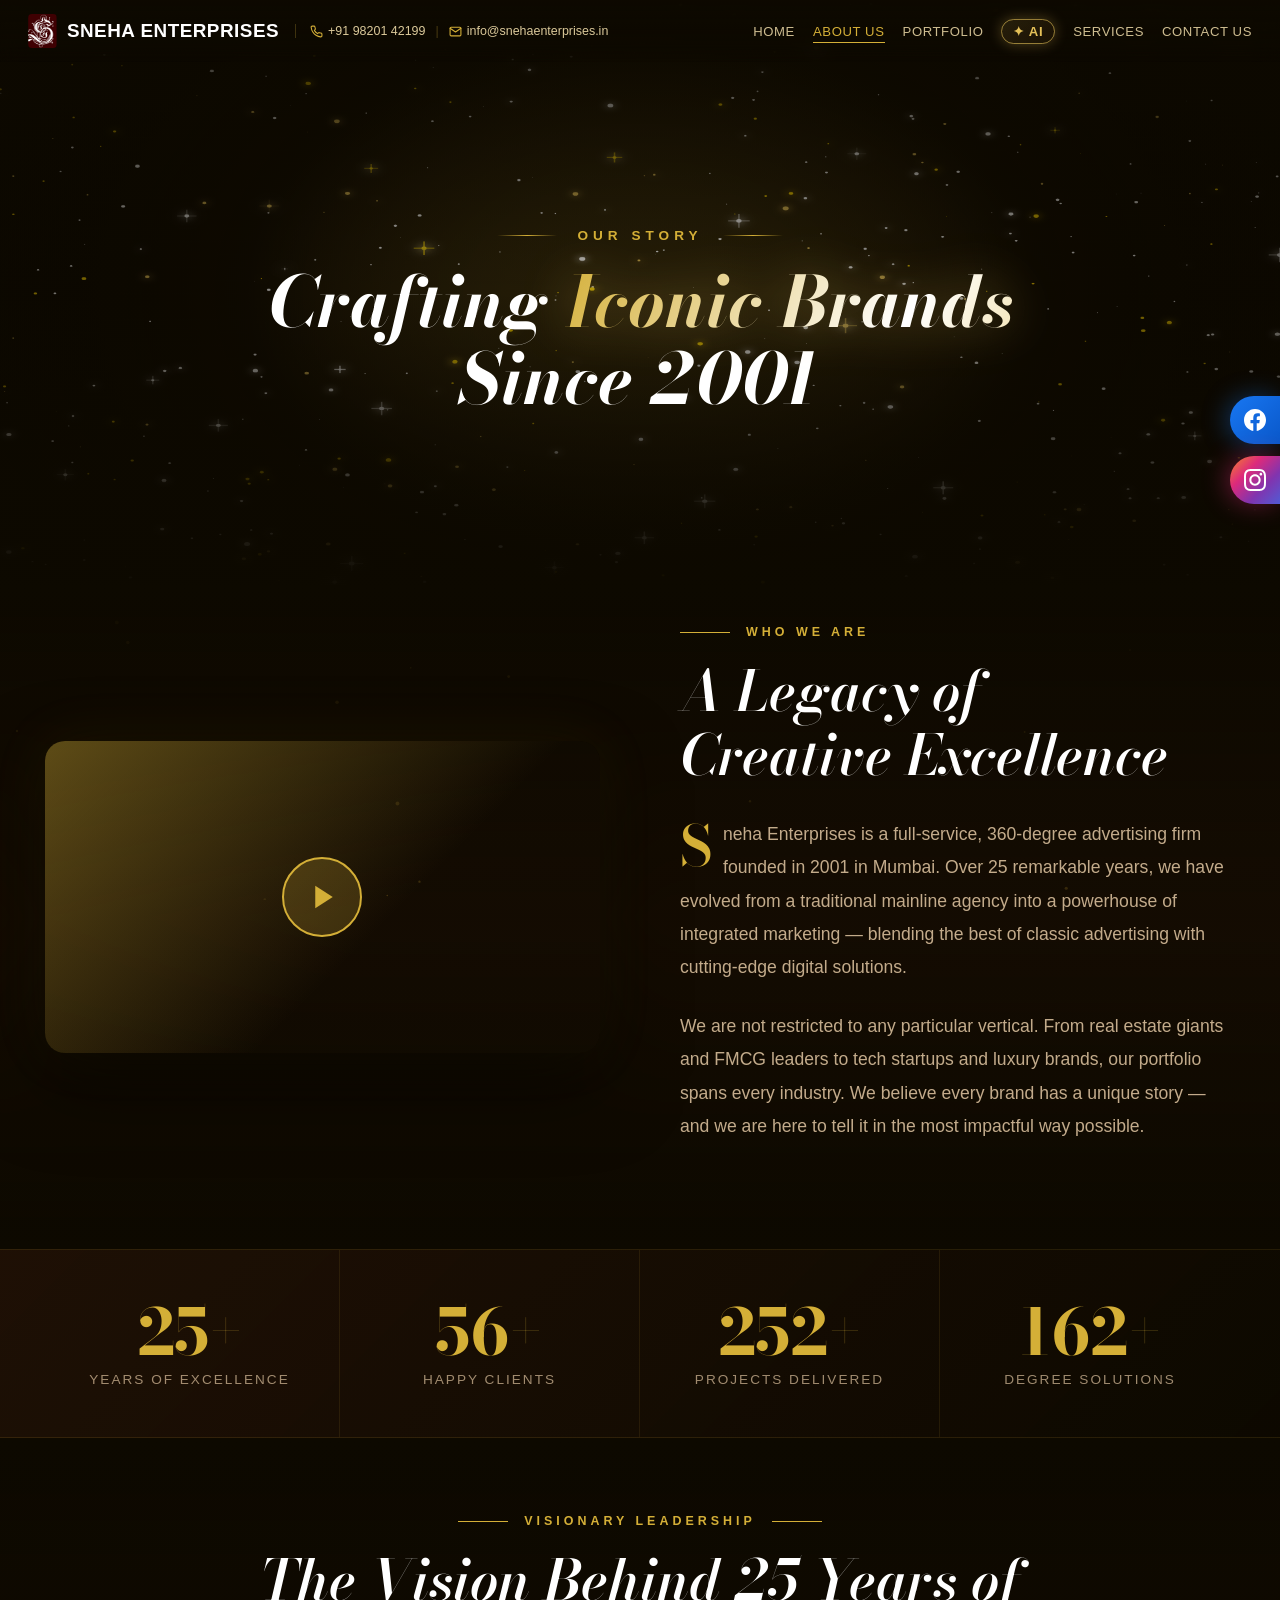
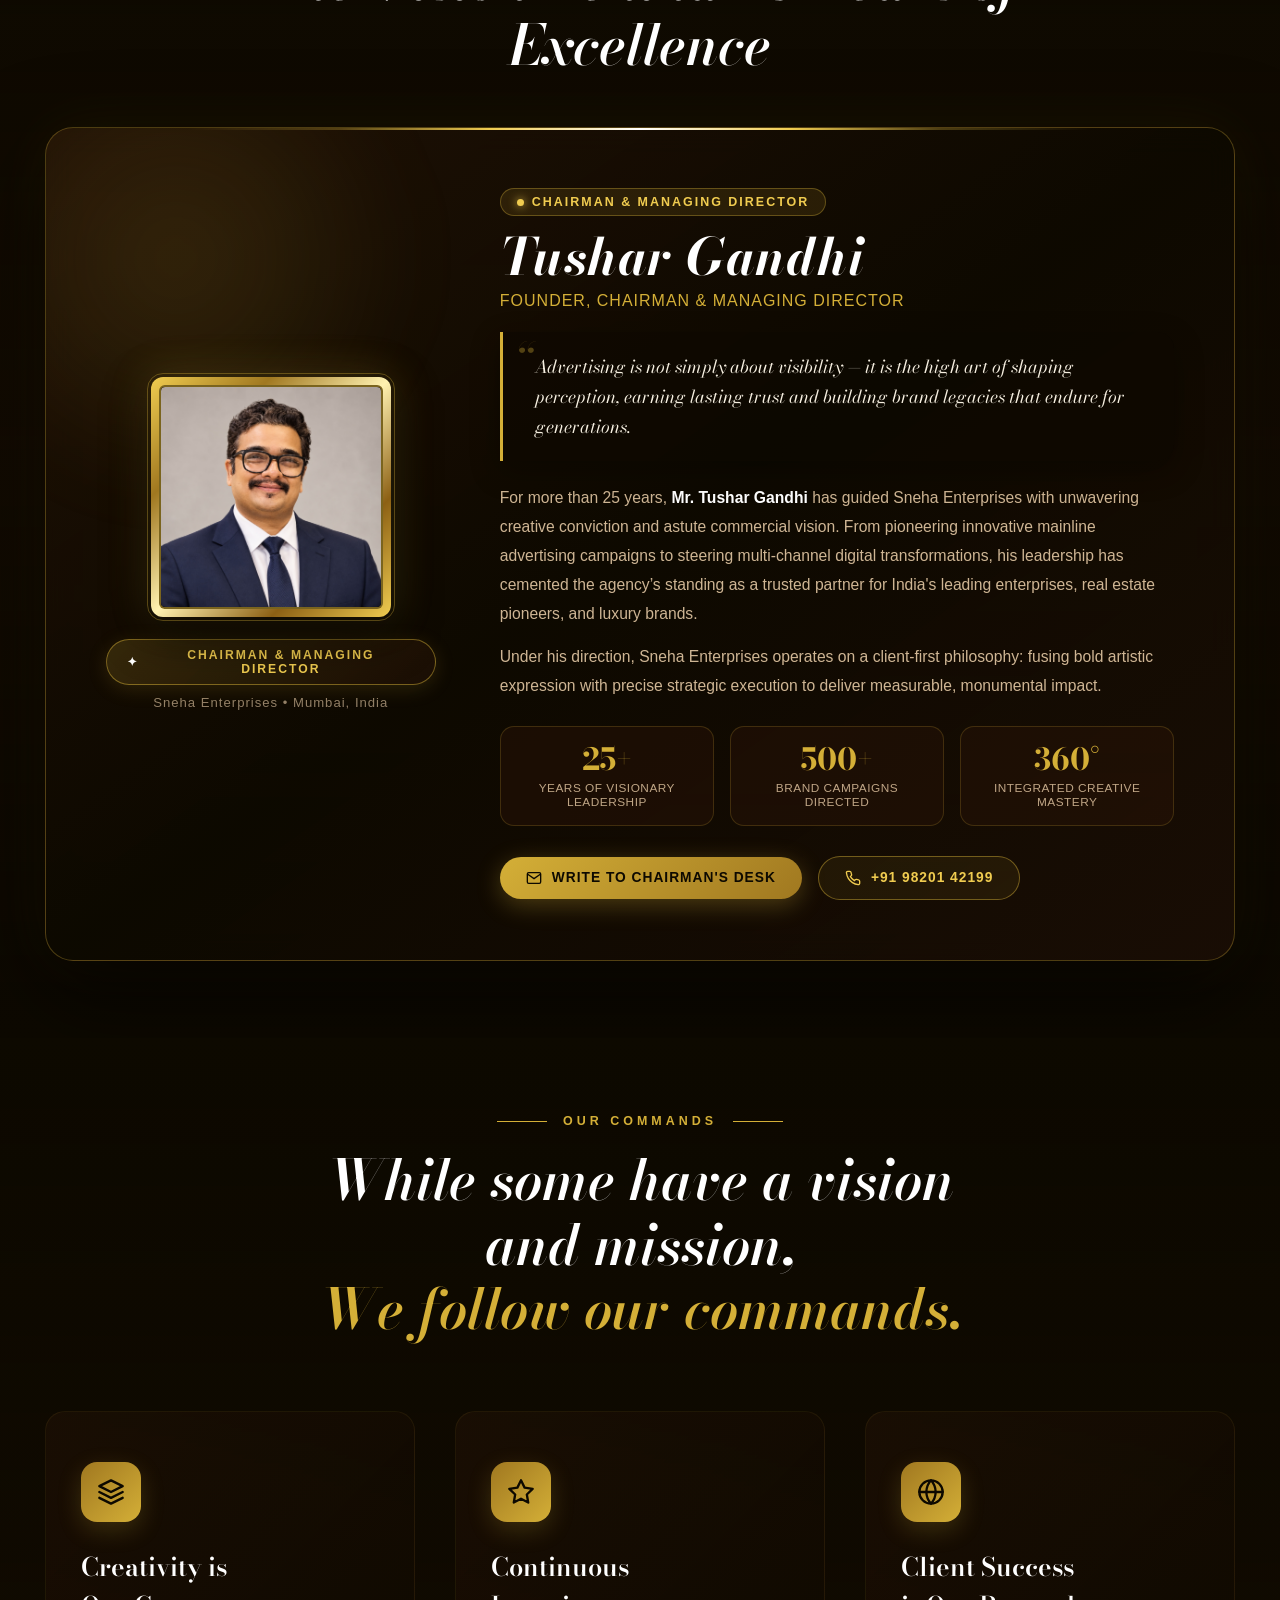
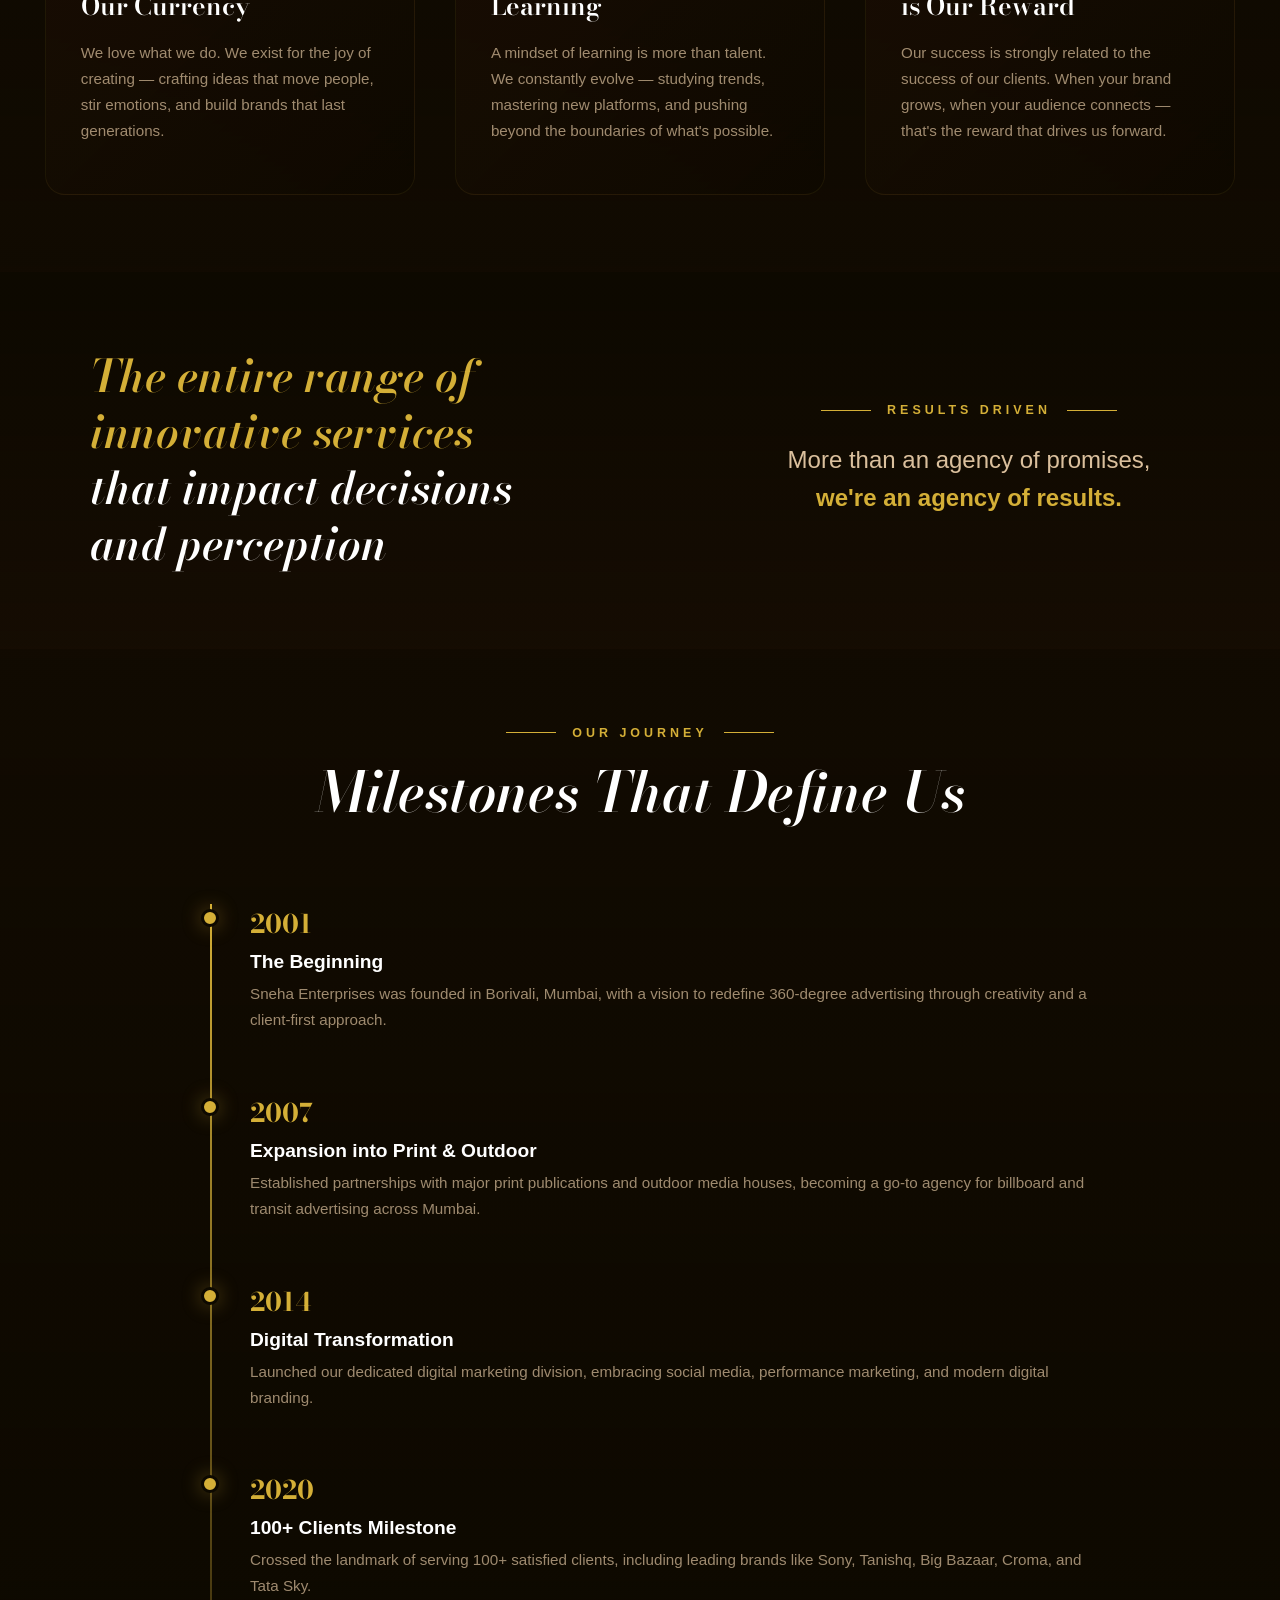
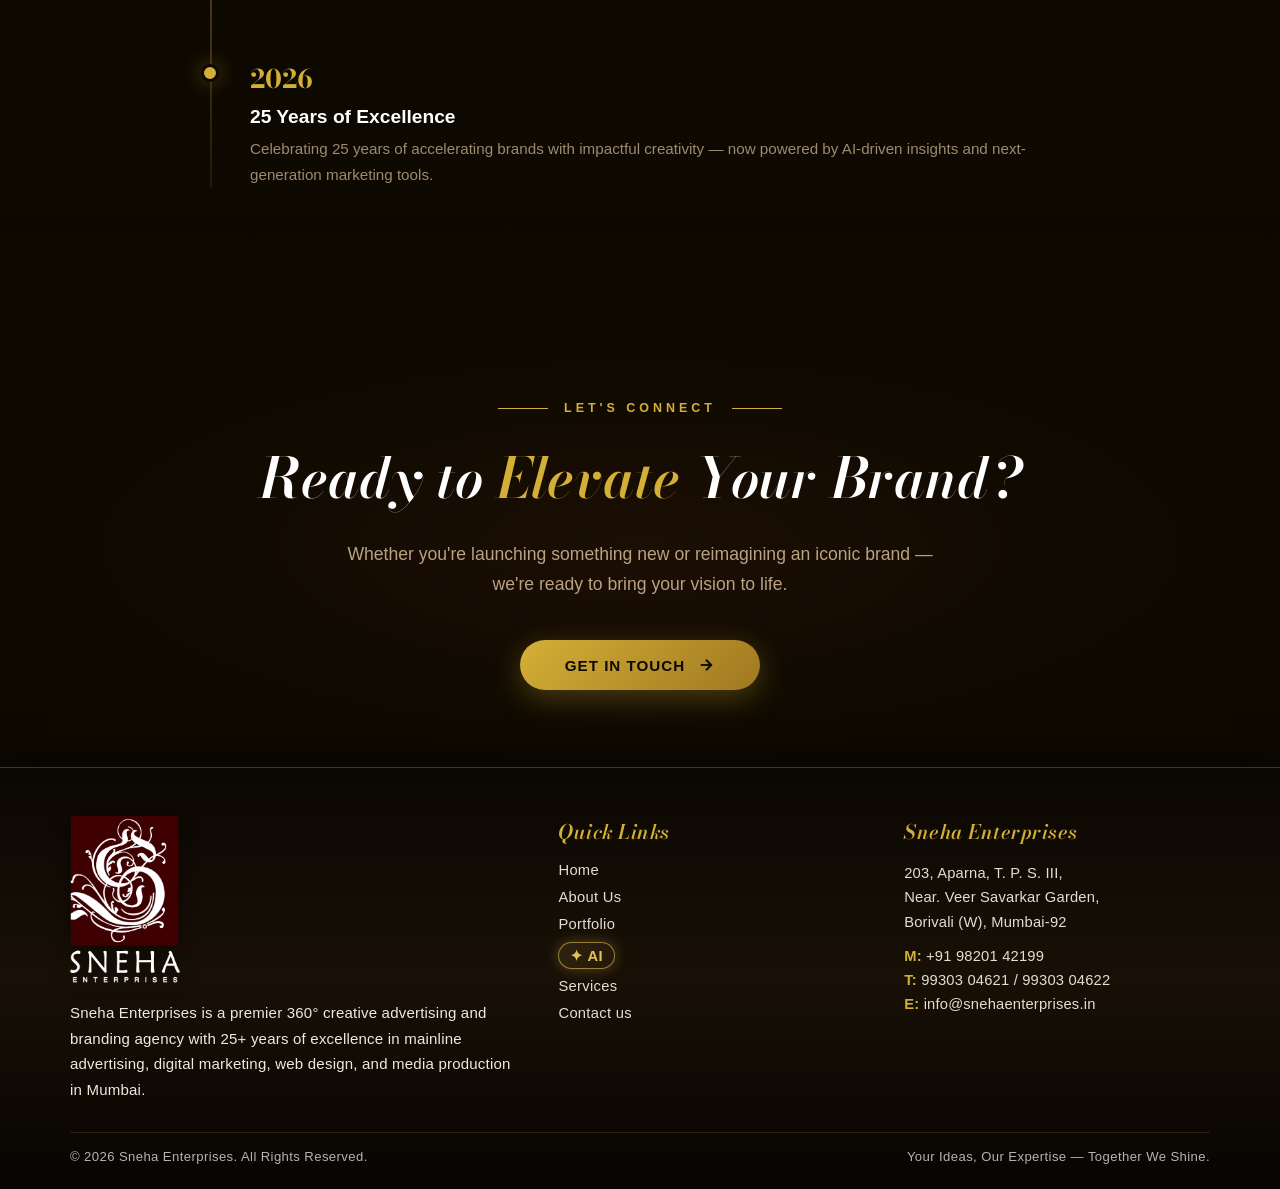
==== commit d8eef2b0: "Convert MD photo frame from circle to high-quality square golden frame" ====
--- a/about.html
+++ b/about.html
@@ -584,43 +584,54 @@
         }
         .crest-frame-outer {
             position: relative;
-            width: 230px;
-            height: 230px;
-            border-radius: 50%;
+            width: 240px;
+            height: 240px;
+            border-radius: 12px;
             padding: 8px;
-            background: linear-gradient(135deg, rgba(240,204,80,0.85) 0%, rgba(160,120,32,0.35) 50%, rgba(240,204,80,0.9) 100%);
-            box-shadow: 0 15px 45px rgba(0,0,0,0.65), 0 0 45px rgba(212,175,55,0.22);
+            background: linear-gradient(135deg, #f0cc50 0%, #a07820 25%, #fff1b0 50%, #8c6014 75%, #f0cc50 100%);
+            box-shadow: 0 16px 45px rgba(0, 0, 0, 0.75), 0 0 40px rgba(212, 175, 55, 0.28);
             transition: transform 0.5s ease, box-shadow 0.5s ease;
+        }
+        .crest-frame-outer::before {
+            content: '';
+            position: absolute;
+            inset: -4px;
+            border-radius: 16px;
+            border: 1px solid rgba(212, 175, 55, 0.35);
+            pointer-events: none;
         }
         .crest-frame-outer:hover {
             transform: scale(1.03);
-            box-shadow: 0 20px 55px rgba(0,0,0,0.8), 0 0 60px rgba(212,175,55,0.35);
+            box-shadow: 0 20px 55px rgba(0, 0, 0, 0.85), 0 0 60px rgba(212, 175, 55, 0.45);
         }
         .crest-frame-inner {
             width: 100%;
             height: 100%;
-            border-radius: 50%;
-            background: radial-gradient(circle at center, #261407 0%, #0d0900 80%);
-            border: 2px solid rgba(212,175,55,0.45);
+            border-radius: 6px;
+            background: #0d0900;
+            border: 2px solid rgba(212, 175, 55, 0.55);
             display: flex;
             flex-direction: column;
             align-items: center;
             justify-content: center;
             position: relative;
             overflow: hidden;
-            box-shadow: inset 0 0 25px rgba(212,175,55,0.18);
+            box-shadow: inset 0 0 20px rgba(0, 0, 0, 0.7);
         }
         .director-photo {
             width: 100%;
             height: 100%;
             object-fit: cover;
-            object-position: center 15%;
+            object-position: center 10%;
             display: block;
-            border-radius: 50%;
+            border-radius: 4px;
+            image-rendering: -webkit-optimize-contrast;
+            transform: translateZ(0);
+            backface-visibility: hidden;
             transition: transform 0.6s cubic-bezier(0.25, 1, 0.5, 1);
         }
         .crest-frame-outer:hover .director-photo {
-            transform: scale(1.06);
+            transform: scale(1.05) translateZ(0);
         }
         .crest-monogram {
             font-family: 'Bodoni Moda', serif;
@@ -883,8 +894,9 @@
                 border-radius: 20px;
             }
             .crest-frame-outer {
-                width: 190px;
-                height: 190px;
+                width: 210px;
+                height: 210px;
+                border-radius: 10px;
             }
             .crest-monogram {
                 font-size: 3.8rem;
@@ -958,9 +970,10 @@
                 gap: 8px;
             }
             .crest-frame-outer {
-                width: 160px;
-                height: 160px;
+                width: 180px;
+                height: 180px;
                 padding: 6px;
+                border-radius: 10px;
             }
             .crest-monogram {
                 font-size: 3.2rem;
@@ -1530,7 +1543,7 @@
                     <div class="leadership-crest-side">
                         <div class="crest-frame-outer" title="Tushar Gandhi - Chairman &amp; Managing Director">
                             <div class="crest-frame-inner">
-                                <img src="assets/images/tushar_gandhi.jpg" alt="Tushar Gandhi - Chairman &amp; Managing Director" class="director-photo">
+                                <img src="assets/images/tushar_gandhi.jpg" alt="Tushar Gandhi - Chairman &amp; Managing Director" class="director-photo" width="1024" height="951" loading="eager" decoding="async">
                             </div>
                         </div>
                         <div class="leadership-title-badge">
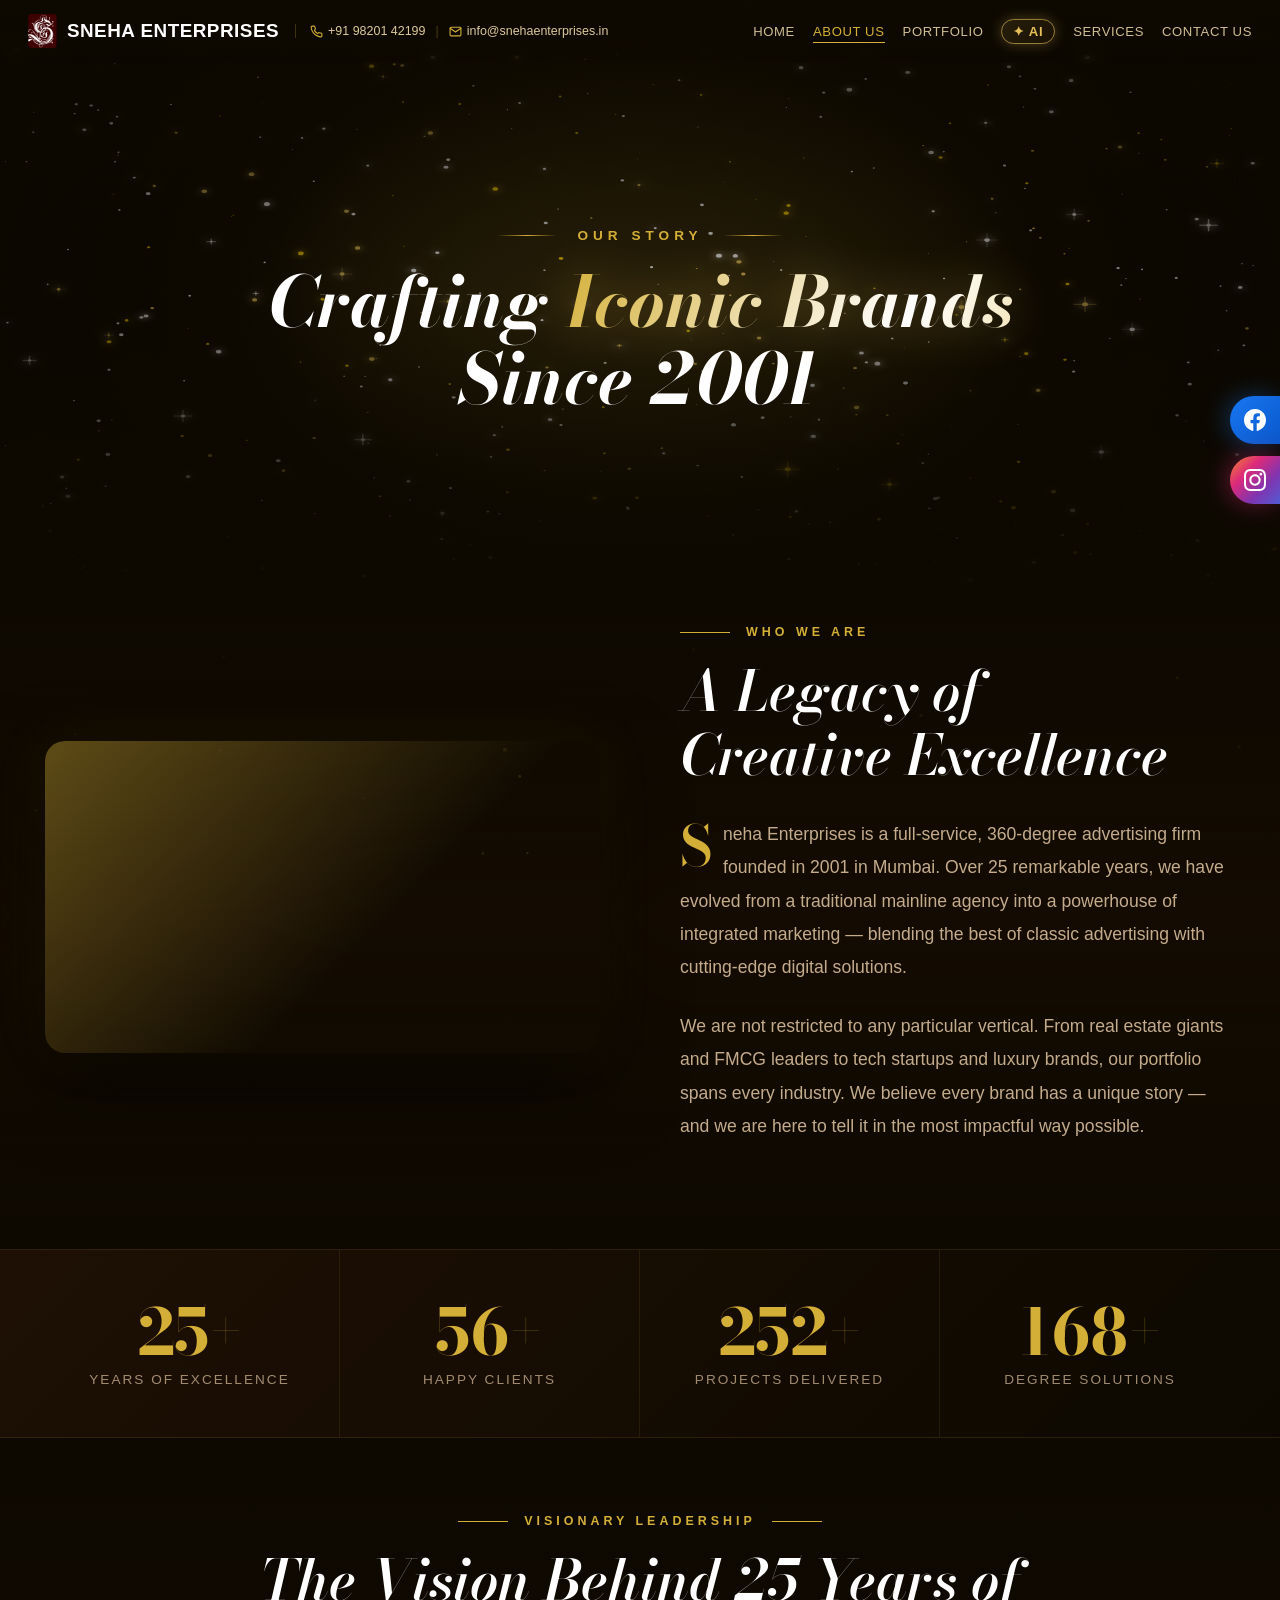
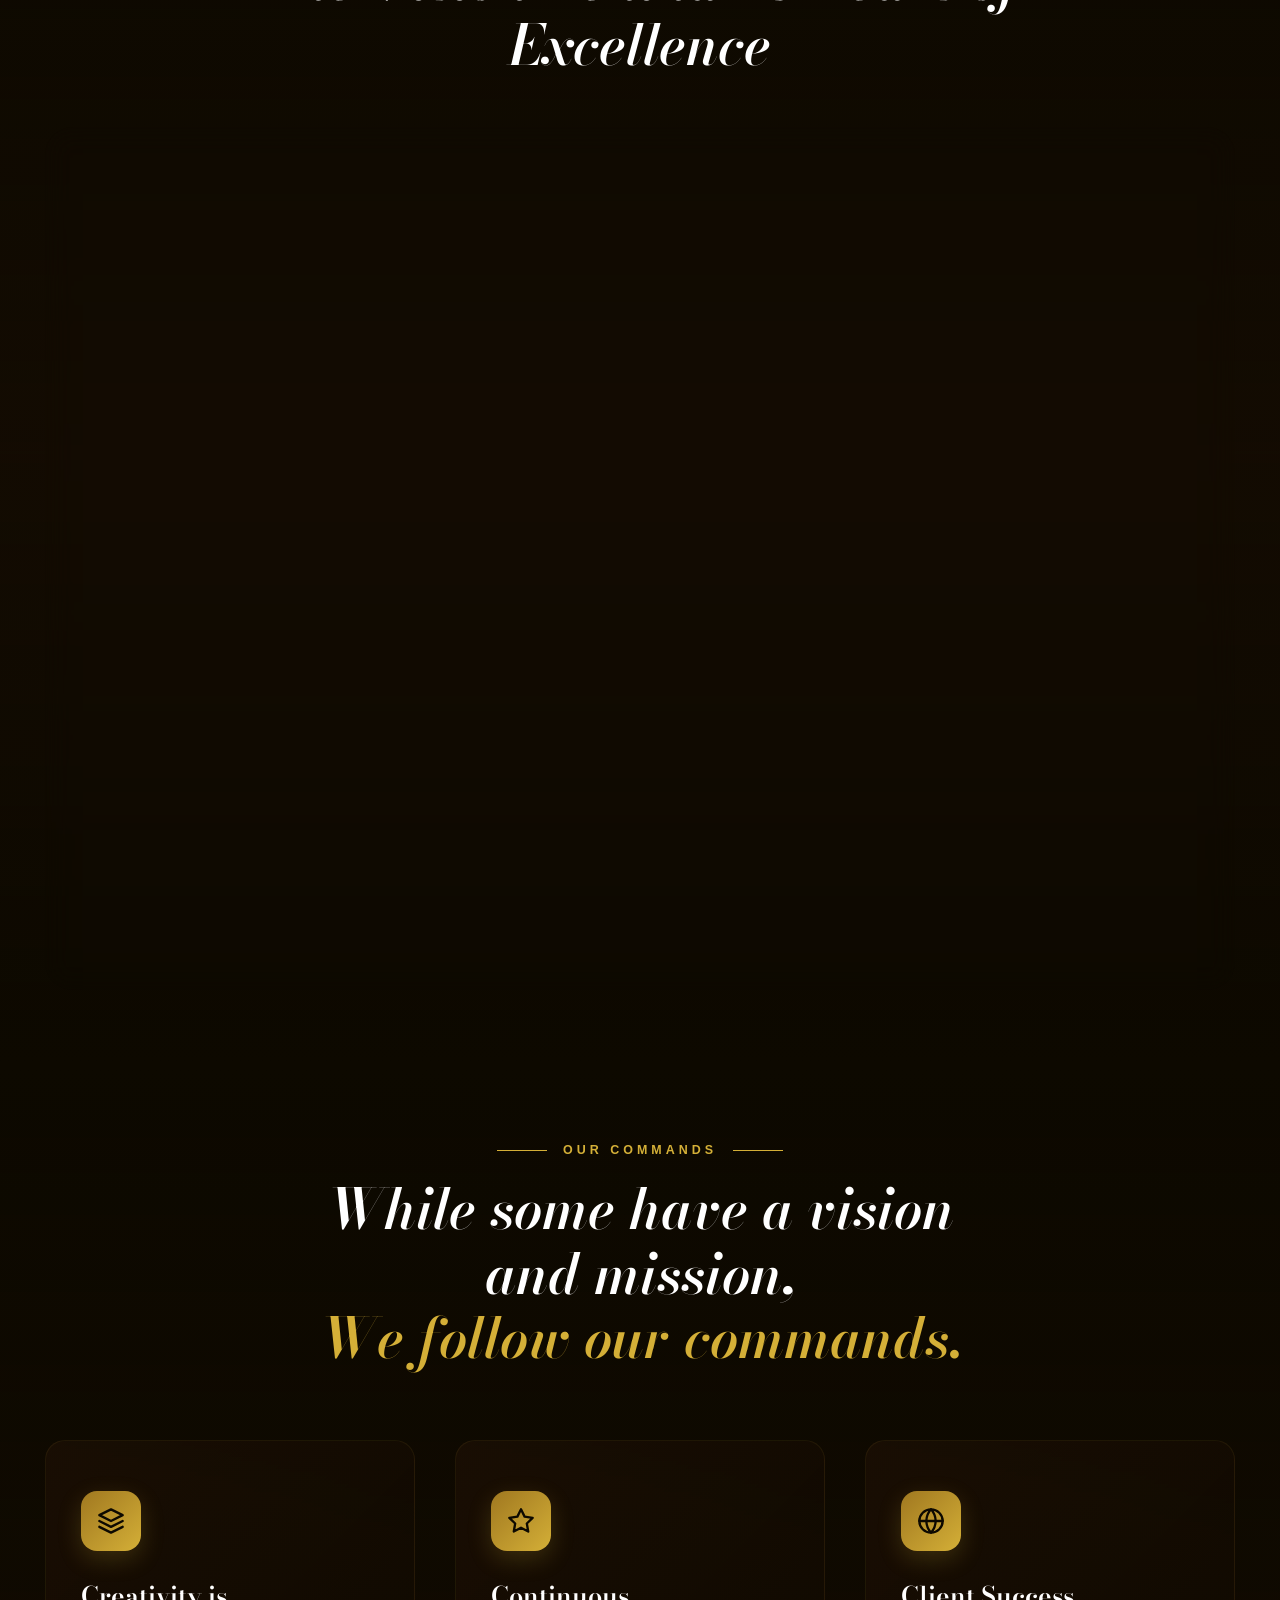
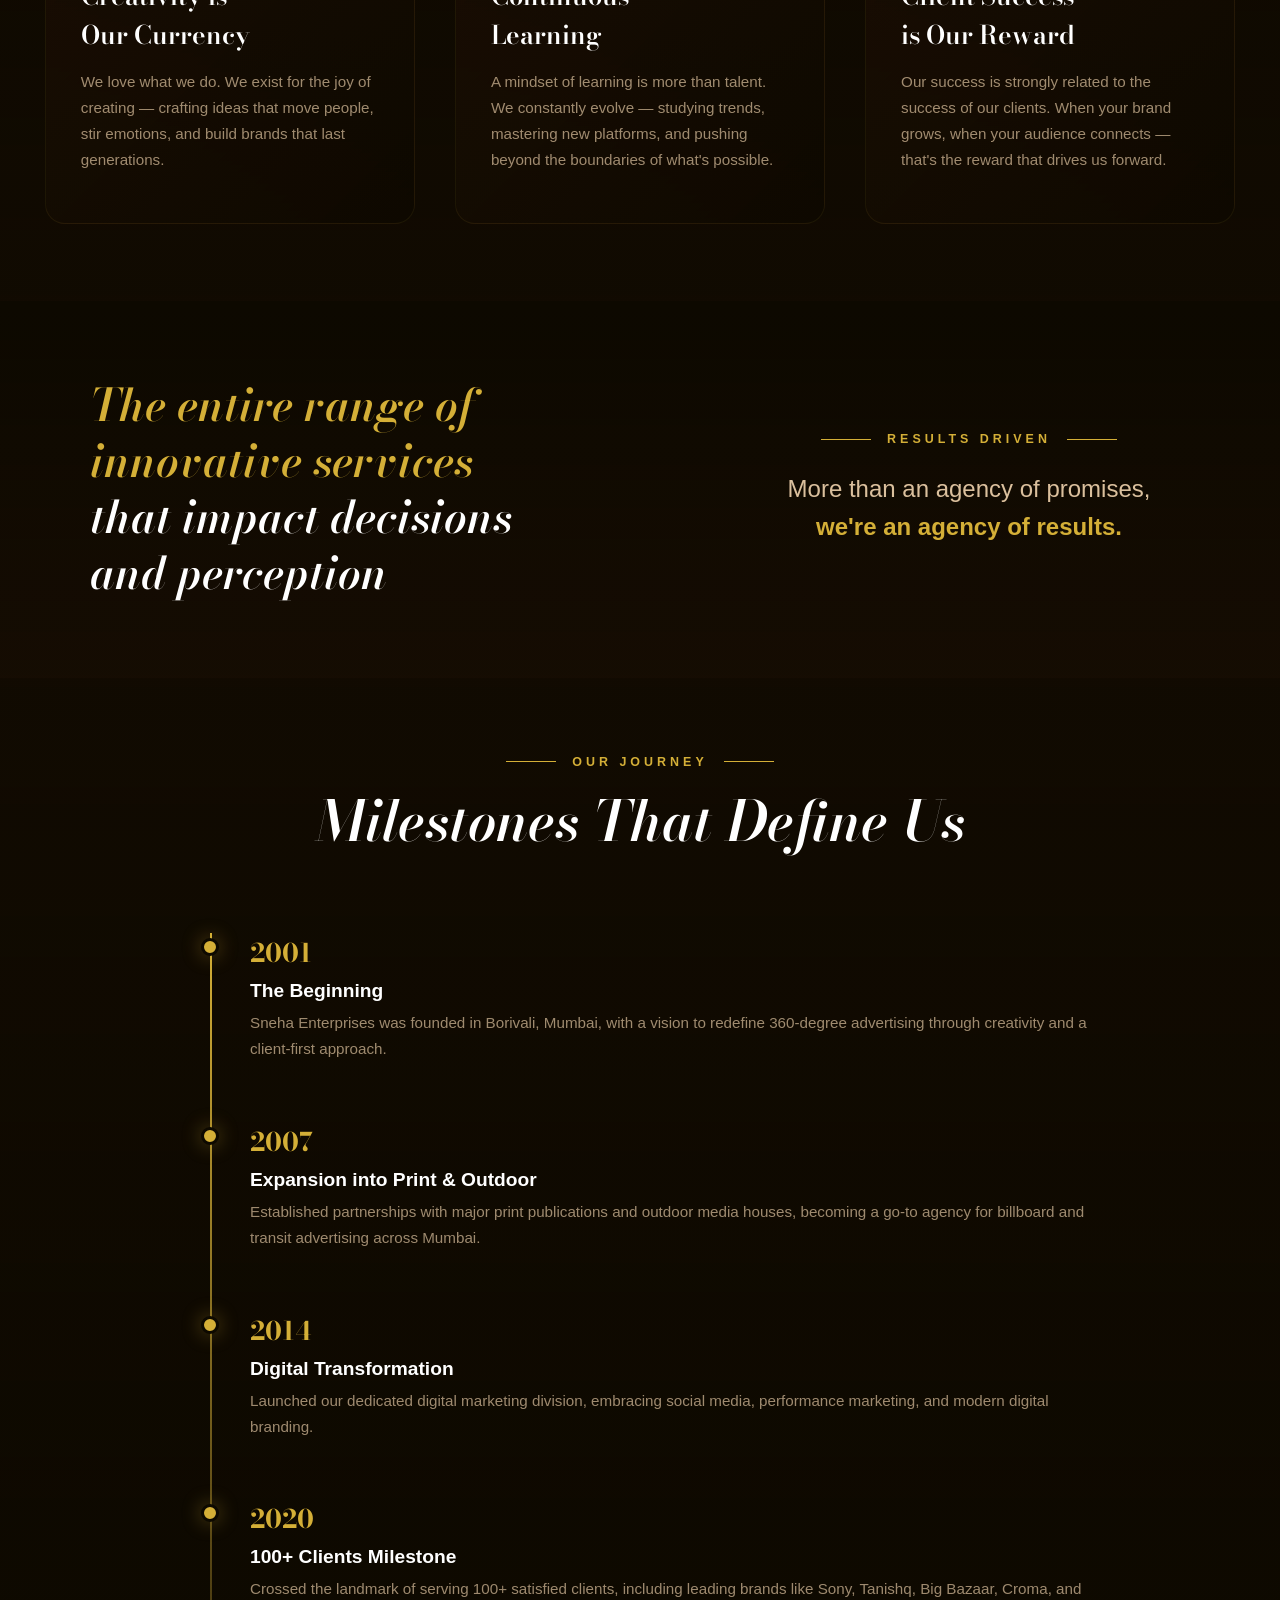
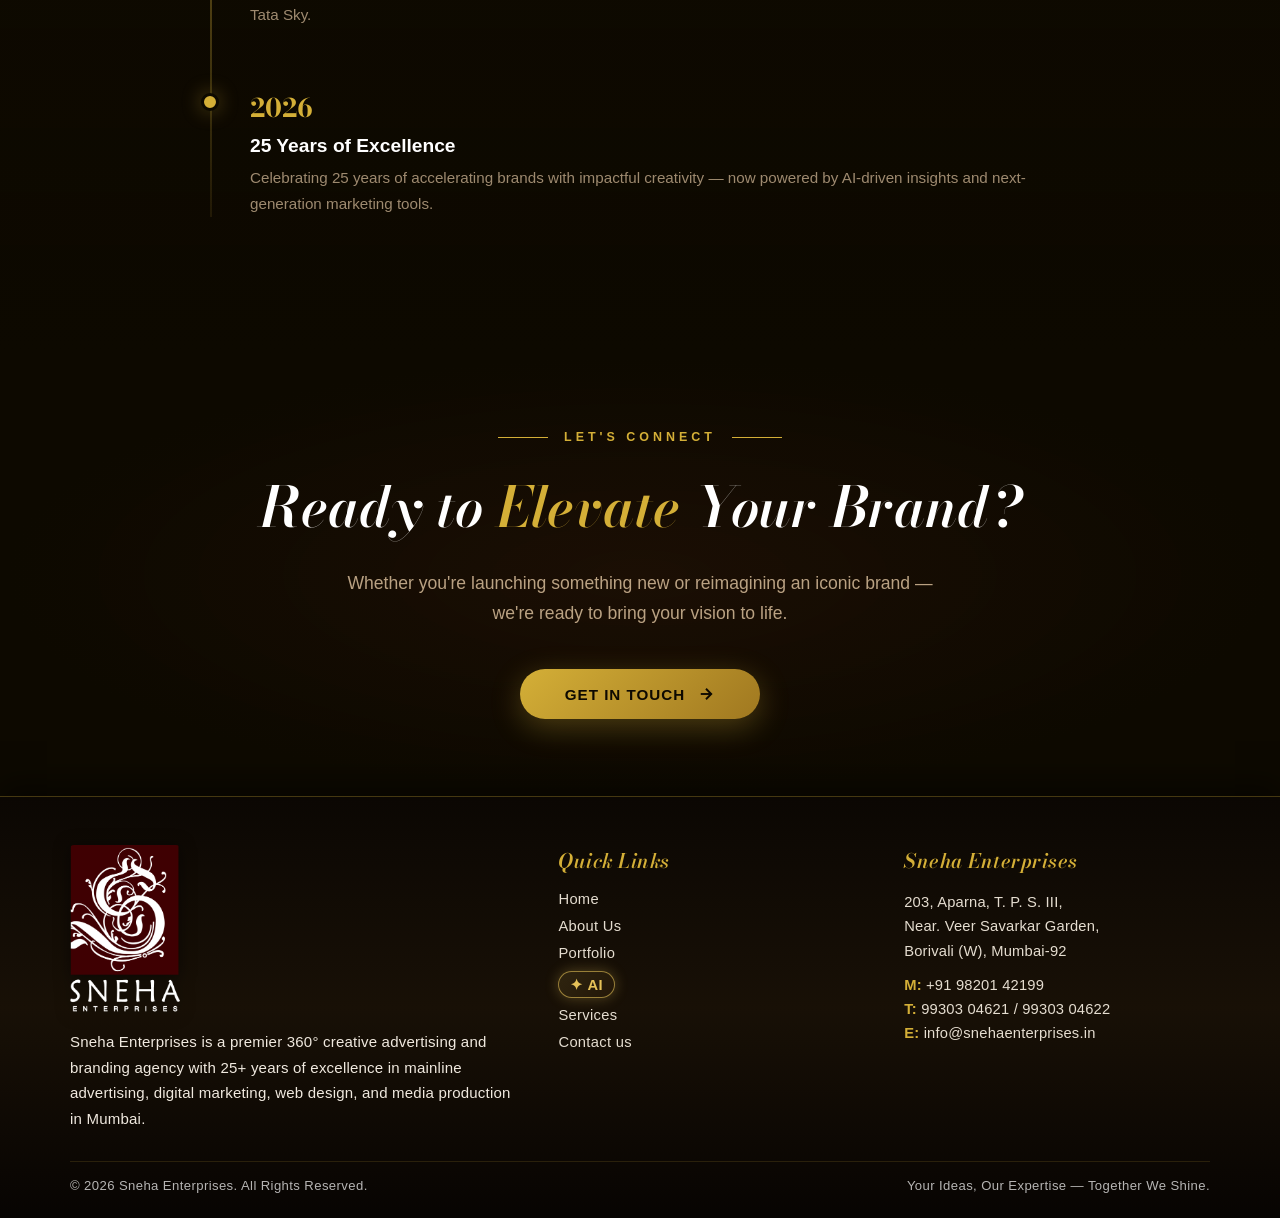
==== commit cf426df3: "Enlarge MD photo in golden frame and configure top video to autoplay, loop, and restart on scroll in" ====
--- a/about.html
+++ b/about.html
@@ -299,18 +299,11 @@
         }
         .story-video {
             width: 100%; display: block; border-radius: 20px;
-            aspect-ratio: 16/9; object-fit: cover;
+            aspect-ratio: 16/9; object-fit: cover; cursor: pointer;
         }
         .story-play-btn {
-            position: absolute; top: 50%; left: 50%; transform: translate(-50%,-50%);
-            width: 80px; height: 80px; border-radius: 50%;
-            background: rgba(212,175,55,0.2); 
-            border: 2px solid var(--gold); display: flex; align-items: center; justify-content: center;
-            cursor: pointer; transition: all 0.4s ease; z-index: 5;
-        }
-        .story-play-btn:hover { background: rgba(212,175,55,0.4); transform: translate(-50%,-50%) scale(1.1); }
-        .story-play-btn svg { width: 30px; height: 30px; fill: var(--gold); margin-left: 4px; }
-        .story-play-btn.hidden { opacity: 0; pointer-events: none; }
+            display: none !important;
+        }
 
         .story-text p {
             font-size: 1.1rem; line-height: 1.9; color: rgba(255,225,185,0.75);
@@ -570,7 +563,7 @@
         }
         .leadership-grid {
             display: grid;
-            grid-template-columns: 330px 1fr;
+            grid-template-columns: 400px 1fr;
             gap: clamp(40px, 5vw, 65px);
             align-items: center;
             position: relative;
@@ -584,39 +577,41 @@
         }
         .crest-frame-outer {
             position: relative;
-            width: 240px;
-            height: 240px;
-            border-radius: 12px;
-            padding: 8px;
+            width: 370px;
+            height: 370px;
+            max-width: 100%;
+            aspect-ratio: 1 / 1;
+            border-radius: 18px;
+            padding: 10px;
             background: linear-gradient(135deg, #f0cc50 0%, #a07820 25%, #fff1b0 50%, #8c6014 75%, #f0cc50 100%);
-            box-shadow: 0 16px 45px rgba(0, 0, 0, 0.75), 0 0 40px rgba(212, 175, 55, 0.28);
+            box-shadow: 0 20px 60px rgba(0, 0, 0, 0.85), 0 0 55px rgba(212, 175, 55, 0.35);
             transition: transform 0.5s ease, box-shadow 0.5s ease;
         }
         .crest-frame-outer::before {
             content: '';
             position: absolute;
-            inset: -4px;
-            border-radius: 16px;
-            border: 1px solid rgba(212, 175, 55, 0.35);
+            inset: -5px;
+            border-radius: 22px;
+            border: 1.5px solid rgba(212, 175, 55, 0.4);
             pointer-events: none;
         }
         .crest-frame-outer:hover {
-            transform: scale(1.03);
-            box-shadow: 0 20px 55px rgba(0, 0, 0, 0.85), 0 0 60px rgba(212, 175, 55, 0.45);
+            transform: scale(1.02);
+            box-shadow: 0 25px 70px rgba(0, 0, 0, 0.9), 0 0 70px rgba(212, 175, 55, 0.5);
         }
         .crest-frame-inner {
             width: 100%;
             height: 100%;
-            border-radius: 6px;
+            border-radius: 10px;
             background: #0d0900;
-            border: 2px solid rgba(212, 175, 55, 0.55);
+            border: 2px solid rgba(212, 175, 55, 0.6);
             display: flex;
             flex-direction: column;
             align-items: center;
             justify-content: center;
             position: relative;
             overflow: hidden;
-            box-shadow: inset 0 0 20px rgba(0, 0, 0, 0.7);
+            box-shadow: inset 0 0 25px rgba(0, 0, 0, 0.7);
         }
         .director-photo {
             width: 100%;
@@ -624,14 +619,14 @@
             object-fit: cover;
             object-position: center 10%;
             display: block;
-            border-radius: 4px;
+            border-radius: 8px;
             image-rendering: -webkit-optimize-contrast;
             transform: translateZ(0);
             backface-visibility: hidden;
             transition: transform 0.6s cubic-bezier(0.25, 1, 0.5, 1);
         }
         .crest-frame-outer:hover .director-photo {
-            transform: scale(1.05) translateZ(0);
+            transform: scale(1.04) translateZ(0);
         }
         .crest-monogram {
             font-family: 'Bodoni Moda', serif;
@@ -863,6 +858,11 @@
             .leadership-crest-side {
                 margin: 0 auto;
             }
+            .crest-frame-outer {
+                width: 340px;
+                height: 340px;
+                margin: 0 auto;
+            }
             .leadership-role-pill {
                 margin: 0 auto 12px;
             }
@@ -894,9 +894,10 @@
                 border-radius: 20px;
             }
             .crest-frame-outer {
-                width: 210px;
-                height: 210px;
-                border-radius: 10px;
+                width: 290px;
+                height: 290px;
+                border-radius: 14px;
+                padding: 8px;
             }
             .crest-monogram {
                 font-size: 3.8rem;
@@ -970,10 +971,10 @@
                 gap: 8px;
             }
             .crest-frame-outer {
-                width: 180px;
-                height: 180px;
+                width: 250px;
+                height: 250px;
                 padding: 6px;
-                border-radius: 10px;
+                border-radius: 12px;
             }
             .crest-monogram {
                 font-size: 3.2rem;
@@ -1481,10 +1482,10 @@
         <div class="story-grid">
             <div class="reveal-left">
                 <div class="story-video-wrap">
-                    <video class="story-video" id="storyVideo" muted playsinline preload="metadata" poster="">
+                    <video class="story-video" id="storyVideo" muted playsinline loop autoplay preload="auto" poster="">
                         <source src="assets/images/Sneha website final.mp4" type="video/mp4">
                     </video>
-                    <div class="story-play-btn" id="playBtn">
+                    <div class="story-play-btn" id="playBtn" style="display: none;">
                         <svg viewBox="0 0 24 24"><polygon points="5,3 19,12 5,21"></polygon></svg>
                     </div>
                 </div>
@@ -1910,23 +1911,51 @@
             draw();
         })();
 
-        // ── Video Play/Pause ──
+        // ── Top Story Video: Autoplay in loop & restart from start when user comes into view ──
         (function() {
             var vid = document.getElementById('storyVideo');
-            var btn = document.getElementById('playBtn');
-            if (!vid || !btn) return;
-            btn.addEventListener('click', function() {
+            if (!vid) return;
+
+            vid.muted = true;
+            vid.loop = true;
+
+            var playVideo = function() {
+                var p = vid.play();
+                if (p !== undefined) {
+                    p.catch(function() {});
+                }
+            };
+
+            // Initial play attempt on load
+            playVideo();
+
+            // Whenever user comes around it, restart from start & play; pause when out of view
+            var hasIntersected = false;
+            var videoObserver = new IntersectionObserver(function(entries) {
+                entries.forEach(function(entry) {
+                    if (entry.isIntersecting) {
+                        try {
+                            vid.currentTime = 0;
+                            playVideo();
+                        } catch (e) {}
+                        hasIntersected = true;
+                    } else {
+                        if (hasIntersected) {
+                            try { vid.pause(); } catch (e) {}
+                        }
+                    }
+                });
+            }, { threshold: 0.25 });
+
+            videoObserver.observe(vid);
+
+            // Click video to toggle pause/play
+            vid.addEventListener('click', function() {
                 if (vid.paused) {
                     vid.play();
-                    btn.classList.add('hidden');
                 } else {
                     vid.pause();
-                    btn.classList.remove('hidden');
                 }
-            });
-            vid.addEventListener('ended', function() { btn.classList.remove('hidden'); });
-            vid.addEventListener('click', function() {
-                if (!vid.paused) { vid.pause(); btn.classList.remove('hidden'); }
             });
         })();
 
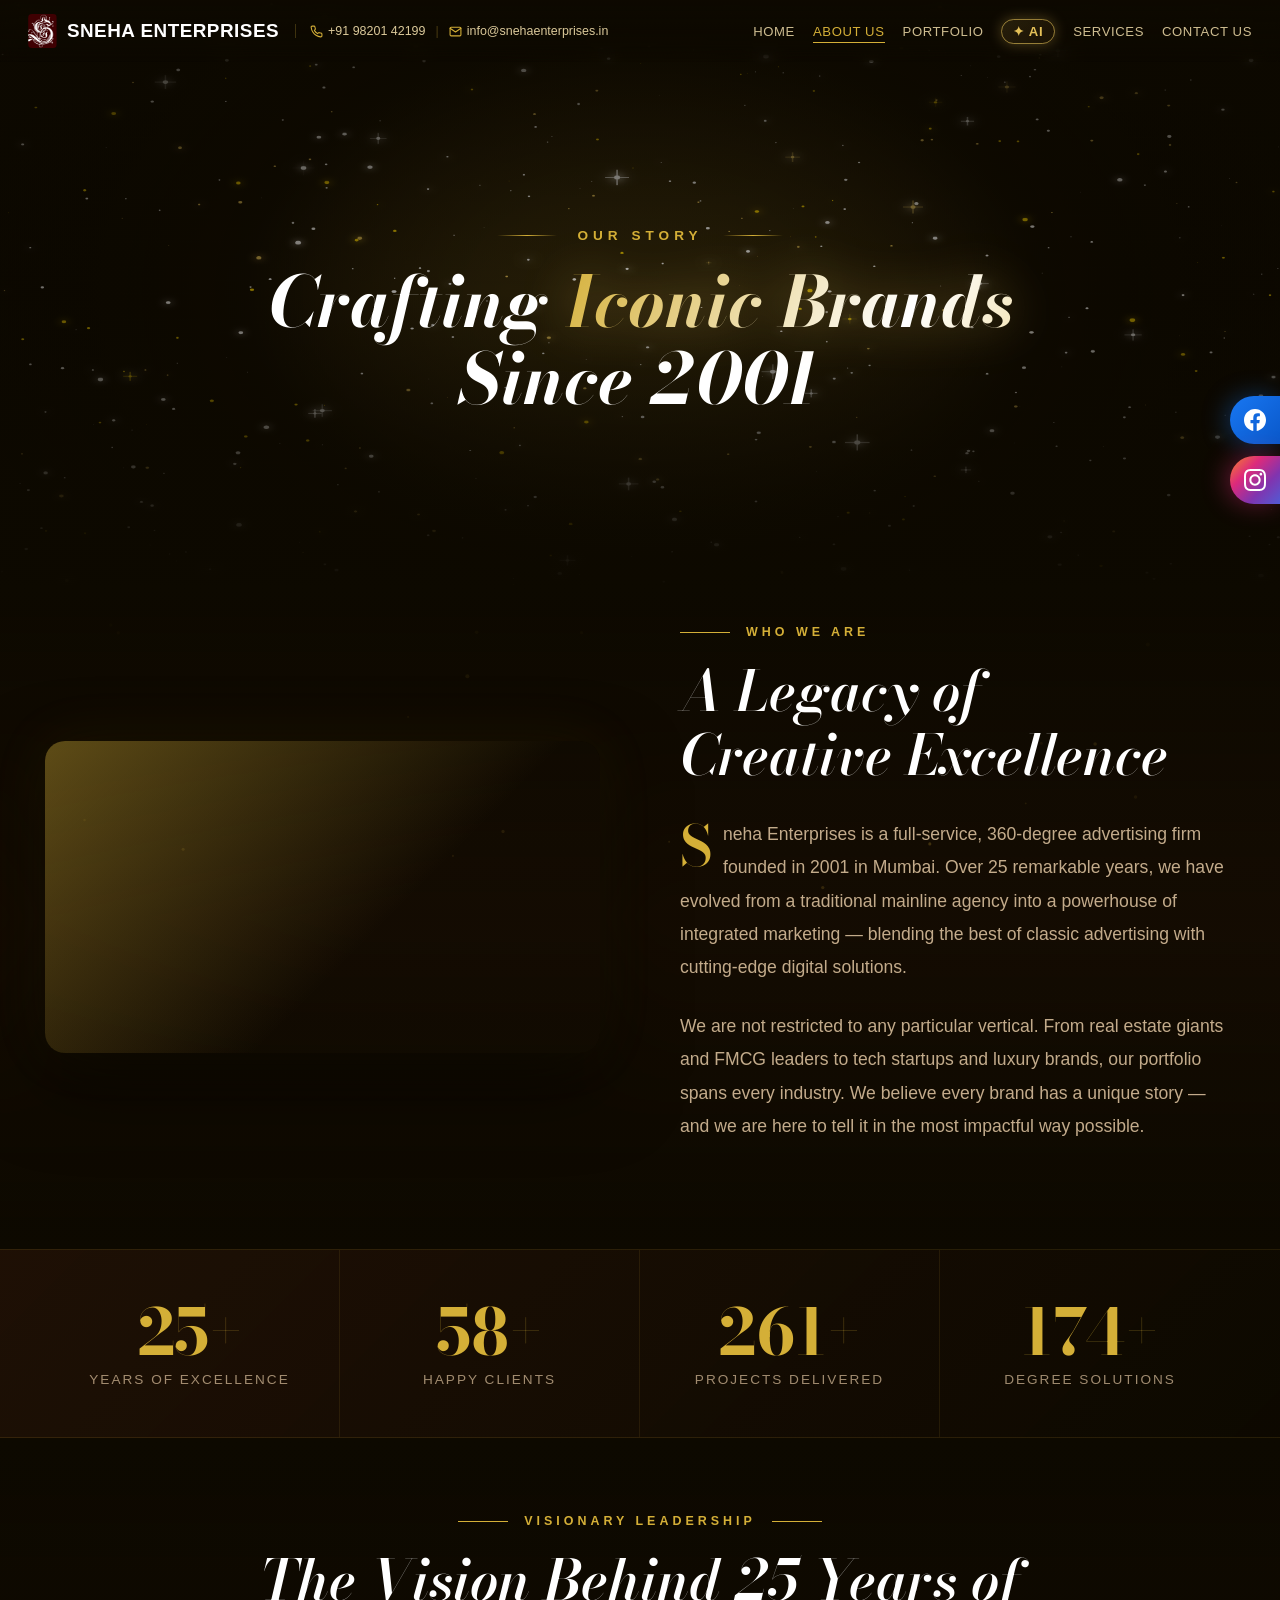
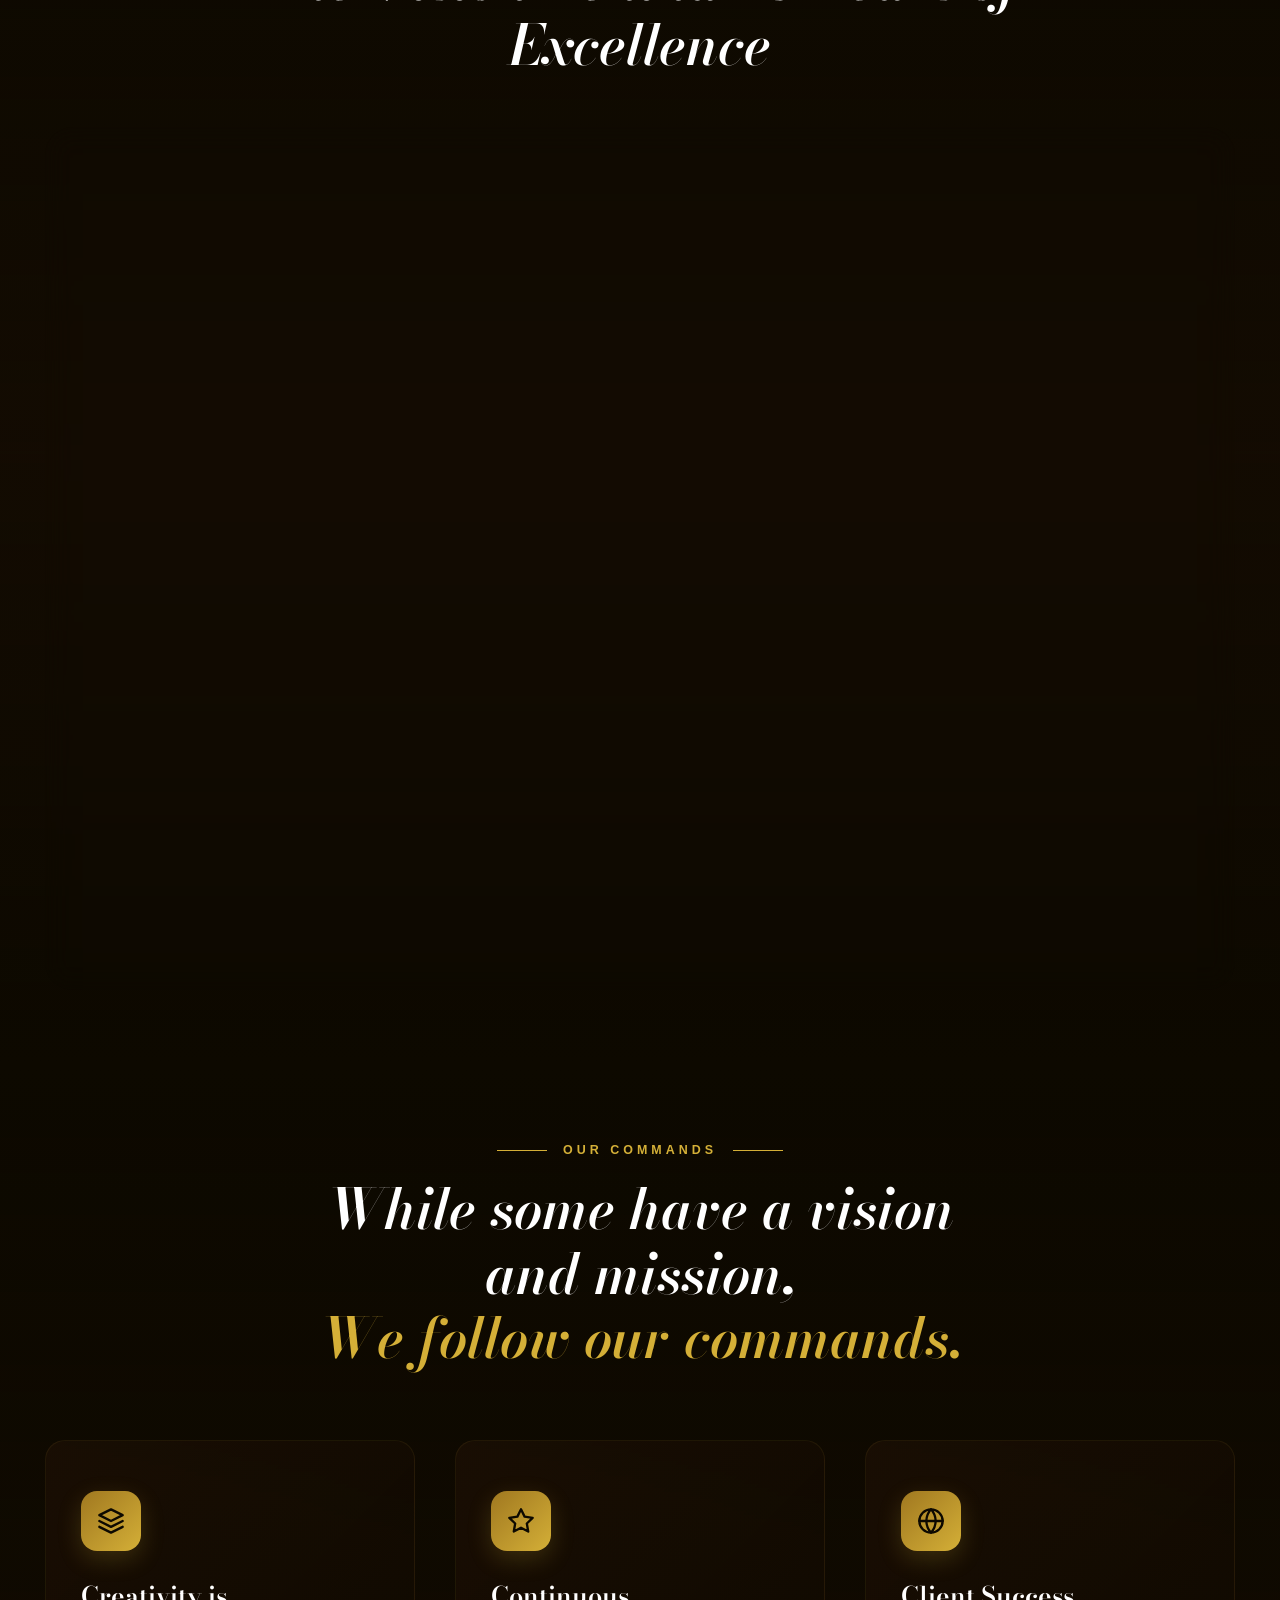
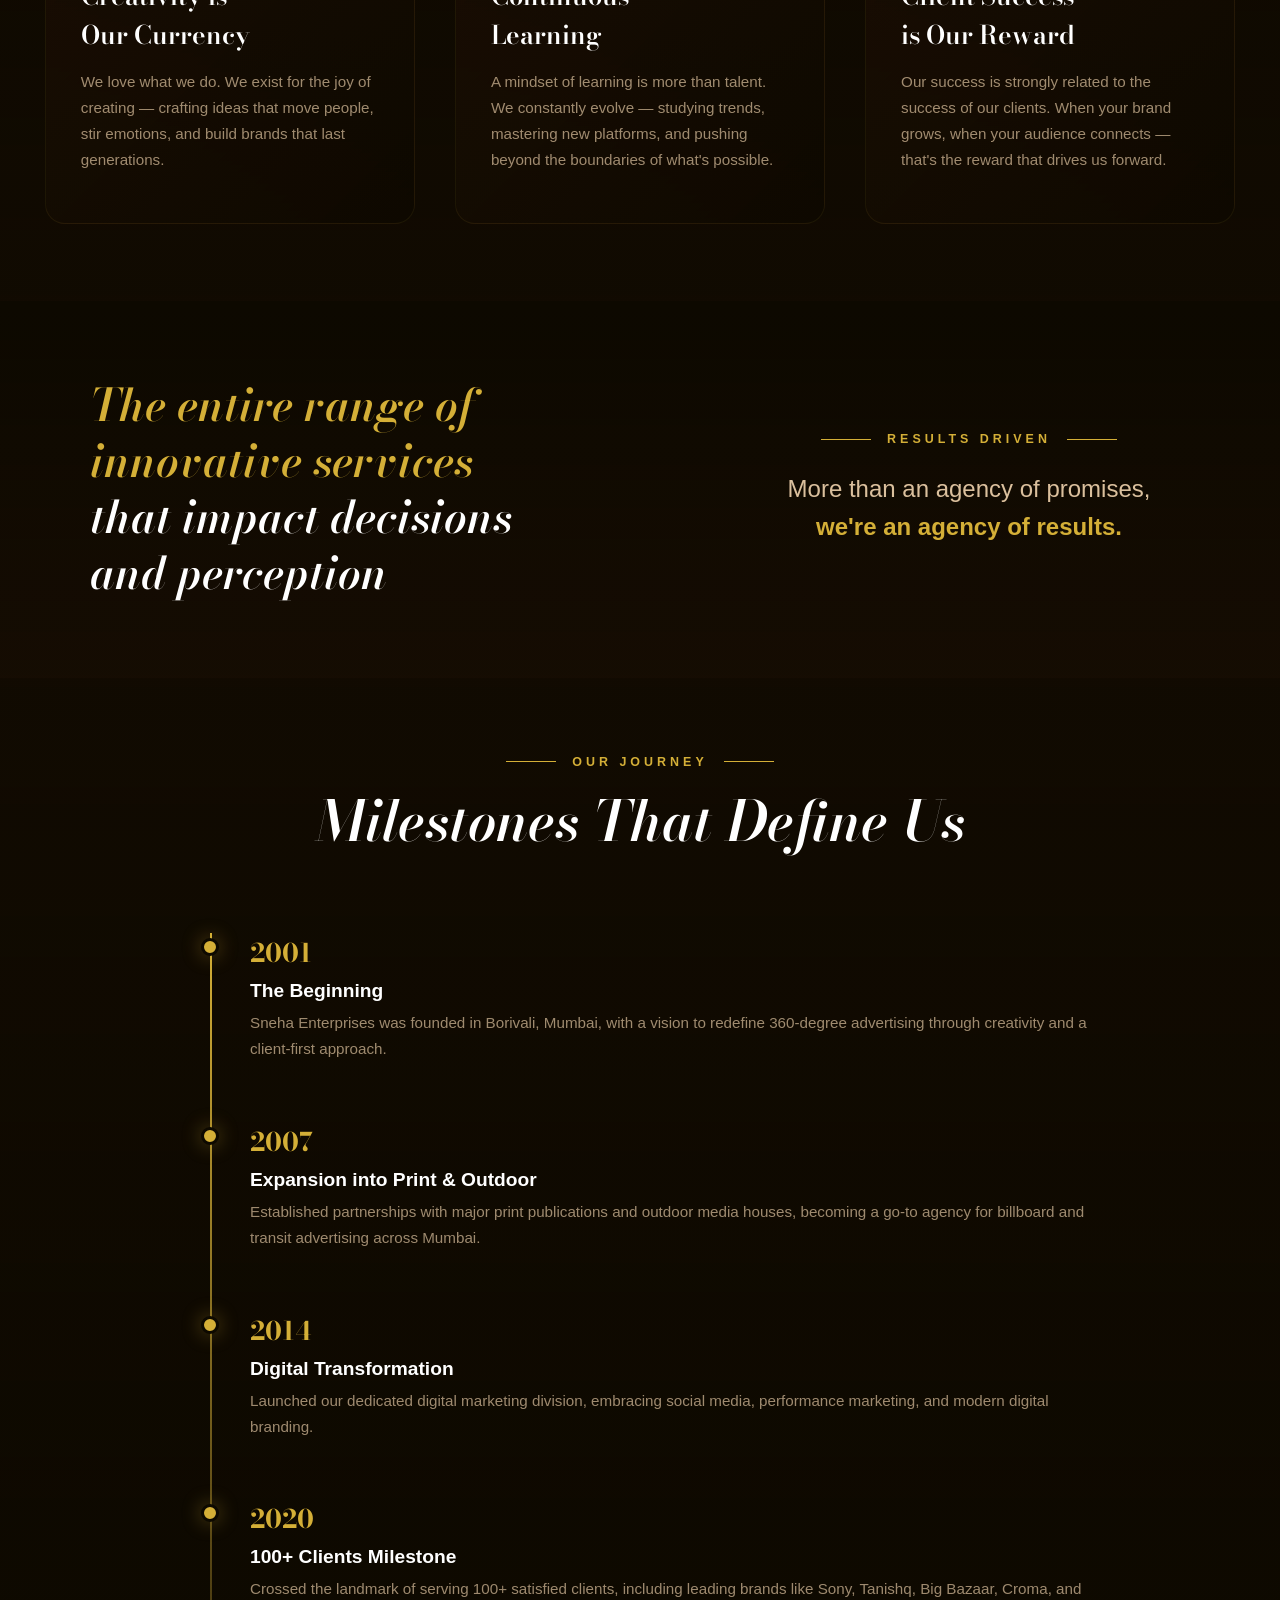
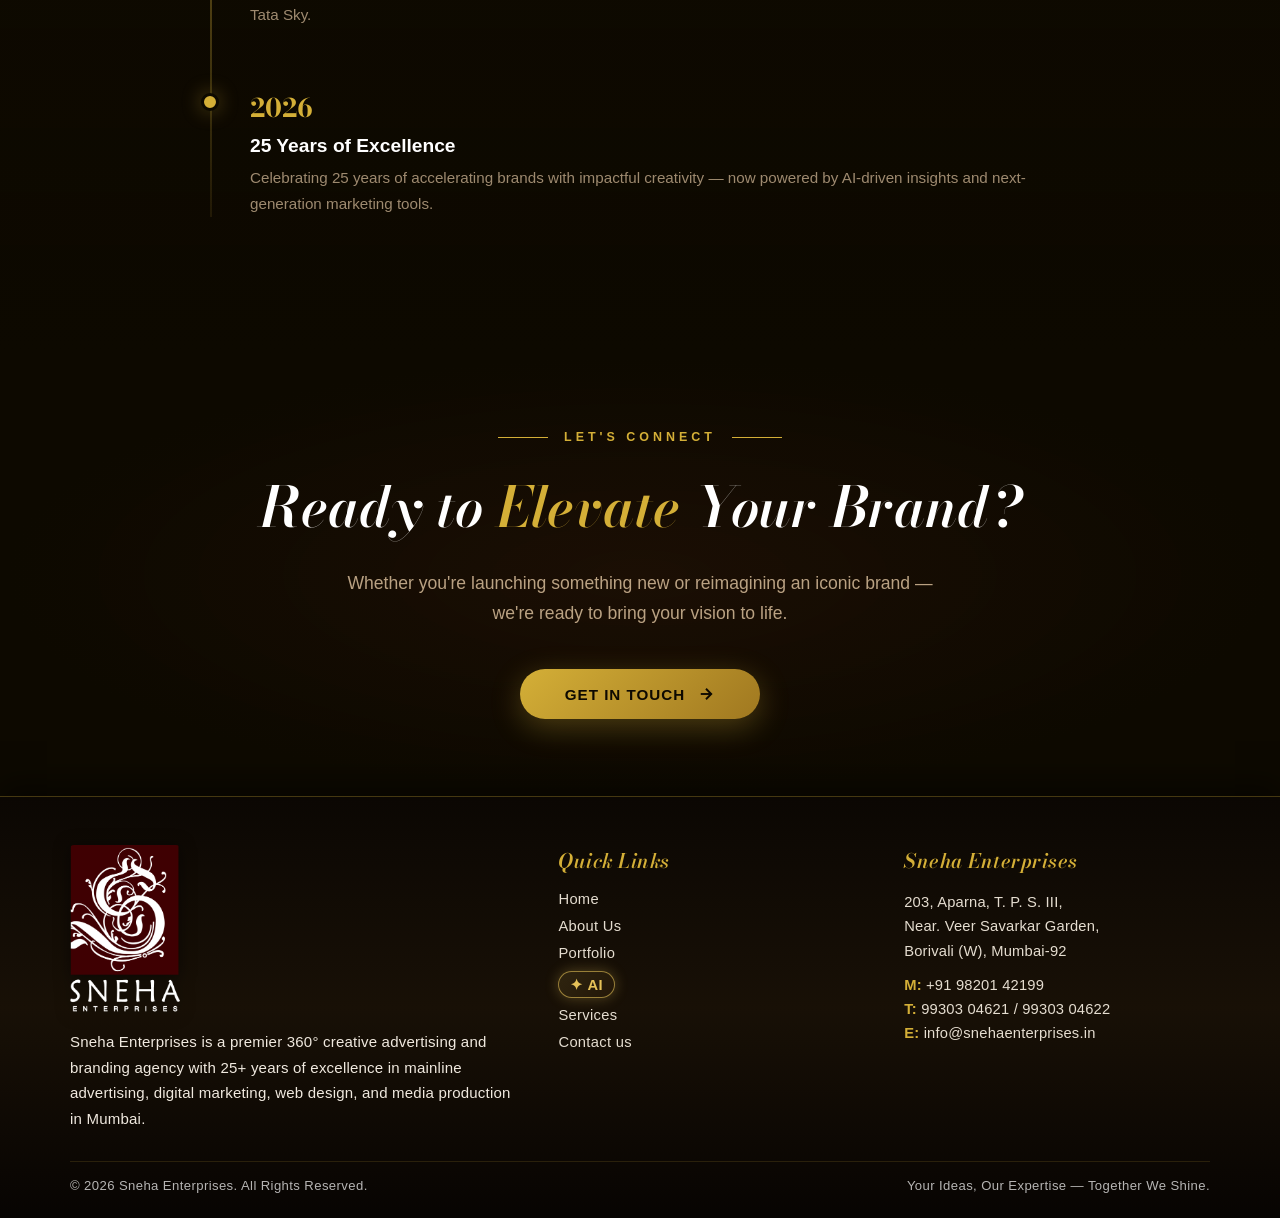
==== commit 1afaec25: "Hide duplicate mobile leadership badge and remove comma before and in bio paragraph" ====
--- a/about.html
+++ b/about.html
@@ -863,6 +863,13 @@
                 height: 340px;
                 margin: 0 auto;
             }
+            .leadership-title-badge {
+                display: none !important;
+            }
+            .crest-caption {
+                margin-top: 14px;
+                margin-bottom: 22px;
+            }
             .leadership-role-pill {
                 margin: 0 auto 12px;
             }
@@ -1574,7 +1581,7 @@
 
                         <!-- Bio Narrative -->
                         <div class="leadership-bio">
-                            <p>For more than 25 years, <strong>Mr. Tushar Gandhi</strong> has guided Sneha Enterprises with unwavering creative conviction and astute commercial vision. From pioneering innovative mainline advertising campaigns to steering multi-channel digital transformations, his leadership has cemented the agency’s standing as a trusted partner for India's leading enterprises, real estate pioneers, and luxury brands.</p>
+                            <p>For more than 25 years, <strong>Mr. Tushar Gandhi</strong> has guided Sneha Enterprises with unwavering creative conviction and astute commercial vision. From pioneering innovative mainline advertising campaigns to steering multi-channel digital transformations, his leadership has cemented the agency’s standing as a trusted partner for India's leading enterprises, real estate pioneers and luxury brands.</p>
                             <p>Under his direction, Sneha Enterprises operates on a client-first philosophy: fusing bold artistic expression with precise strategic execution to deliver measurable, monumental impact.</p>
                         </div>
 
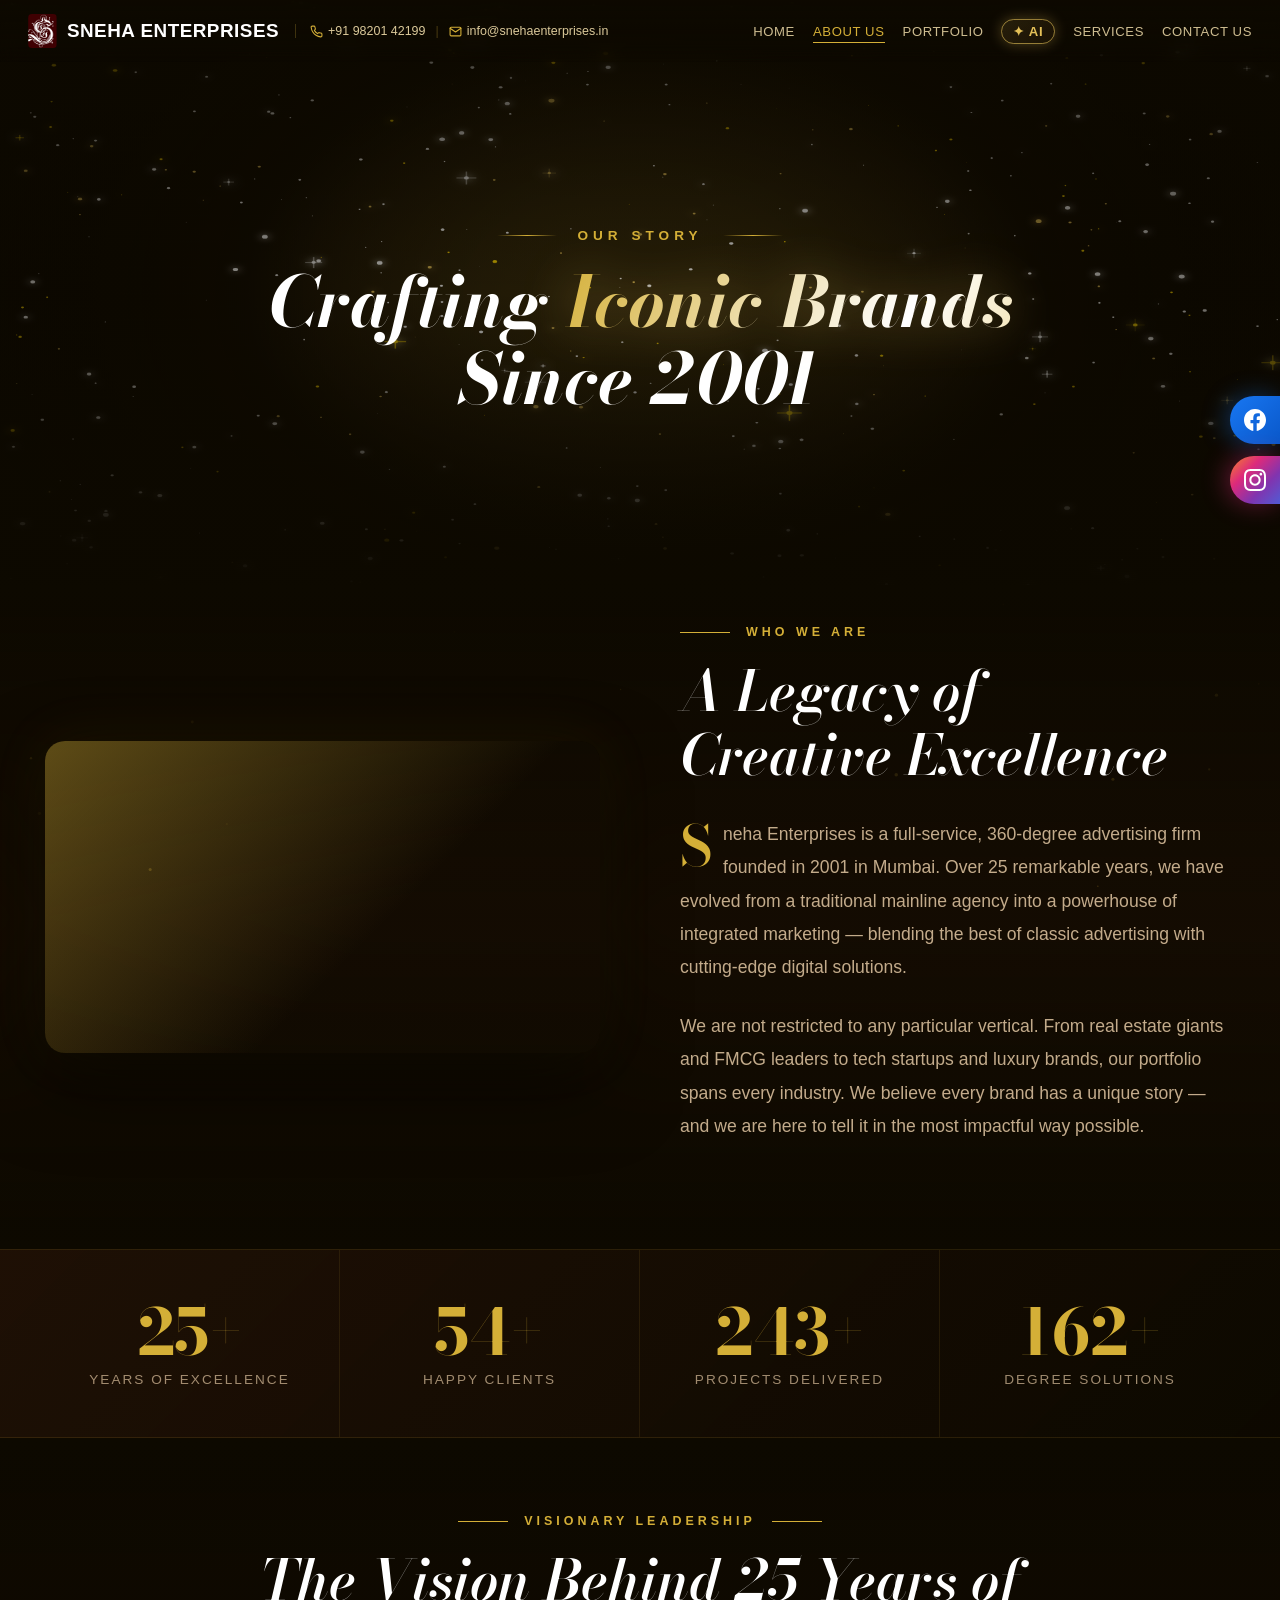
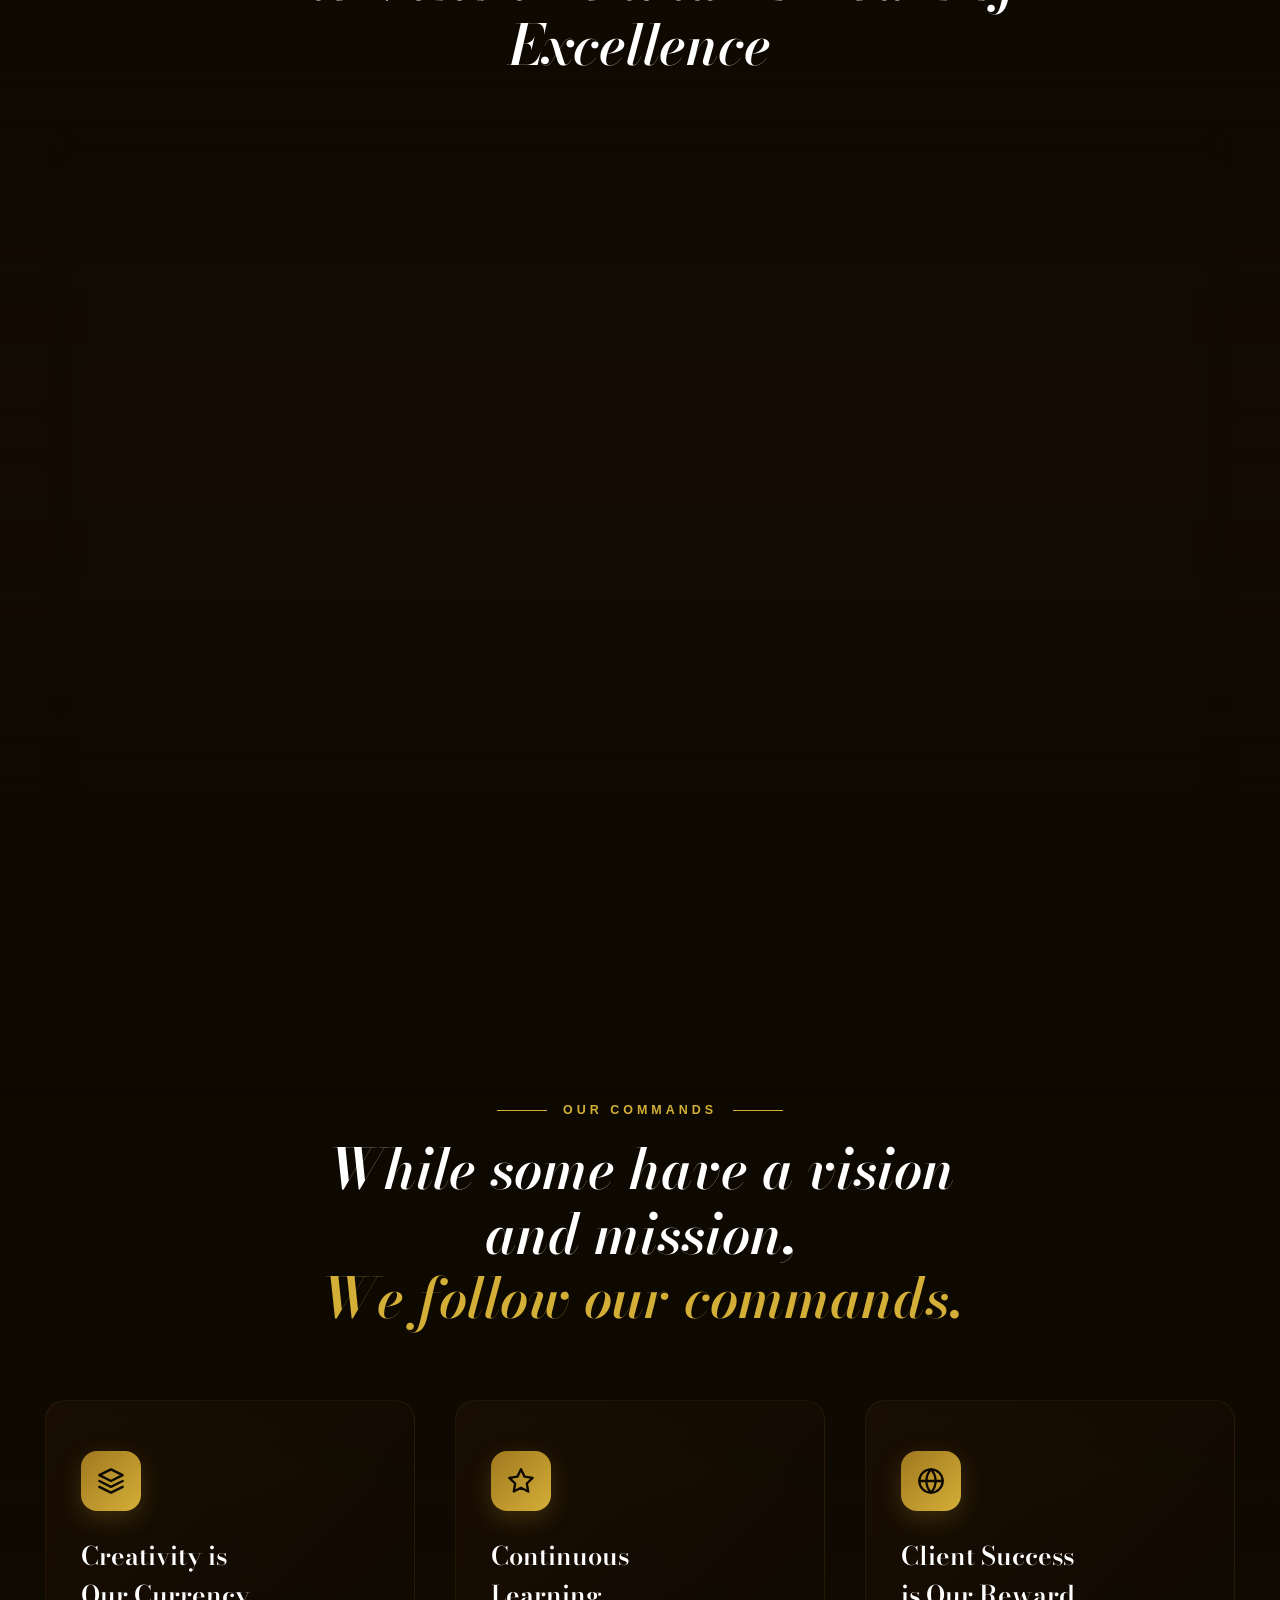
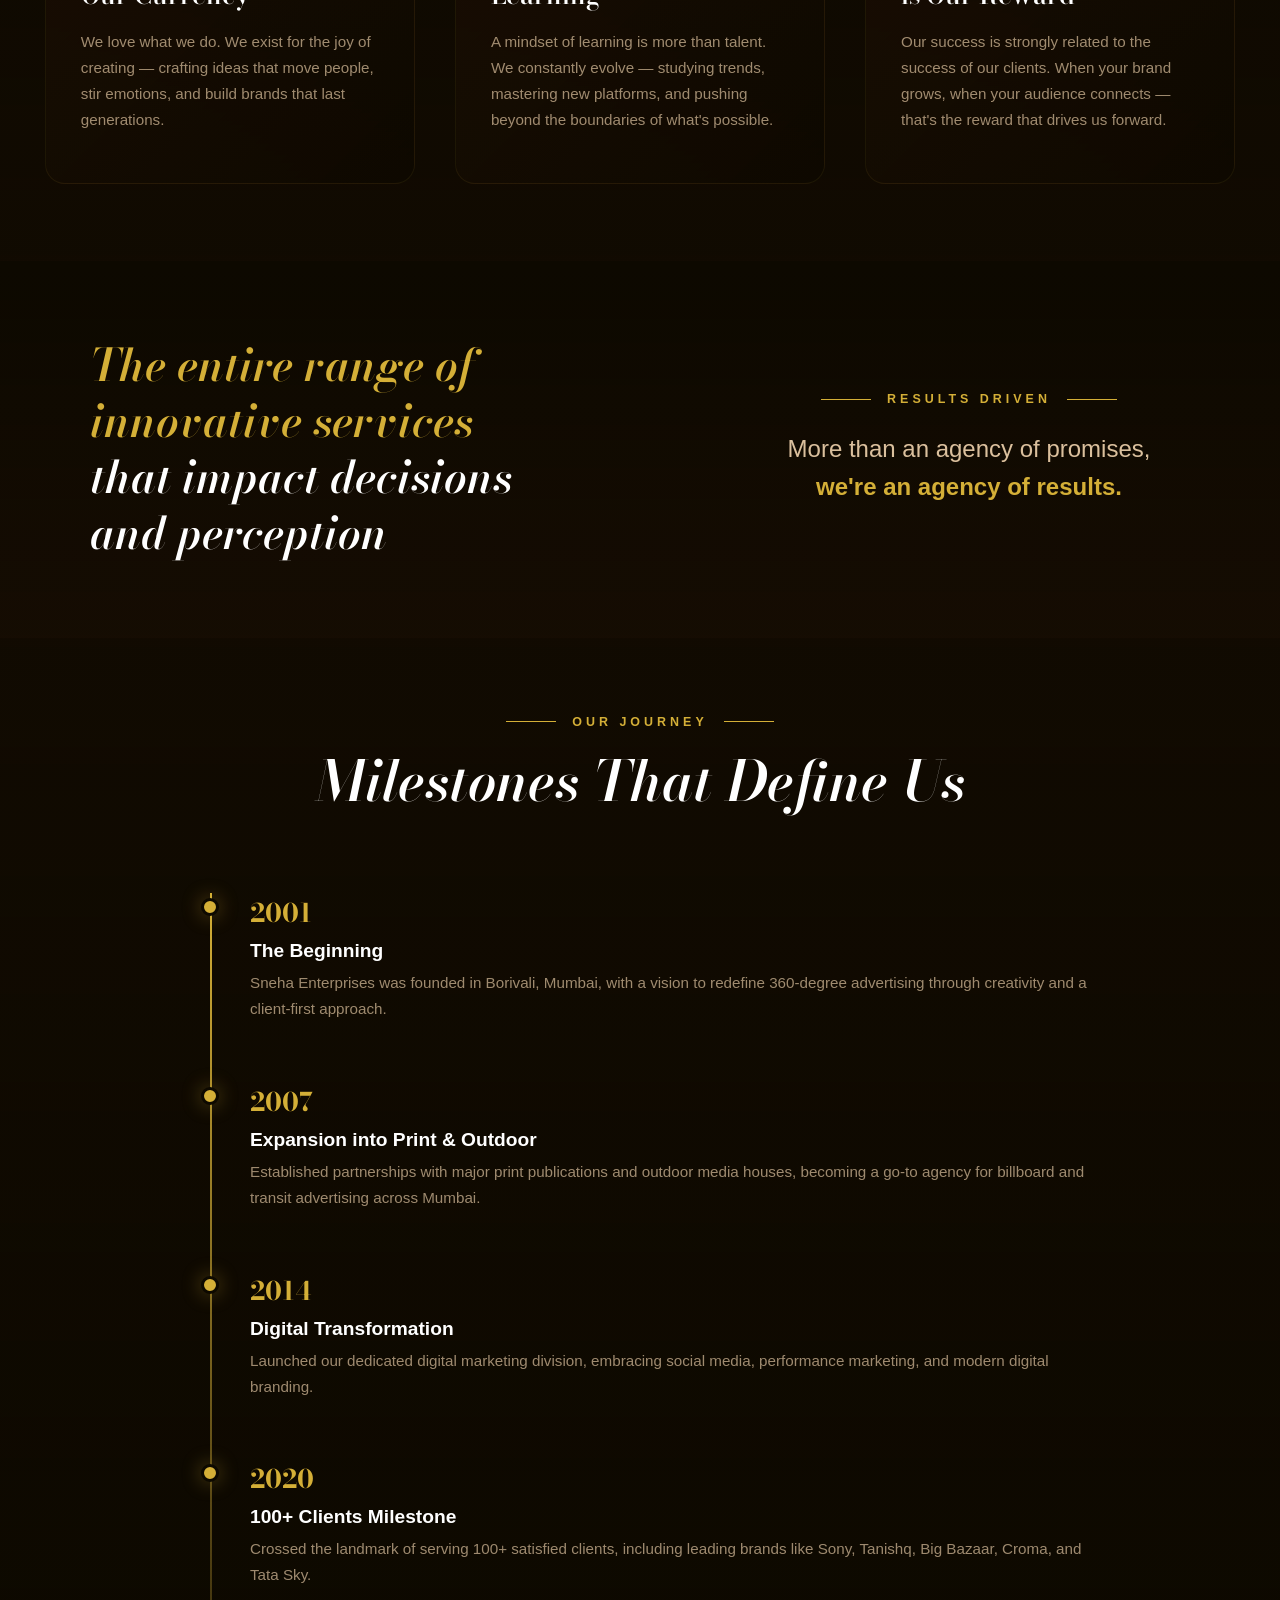
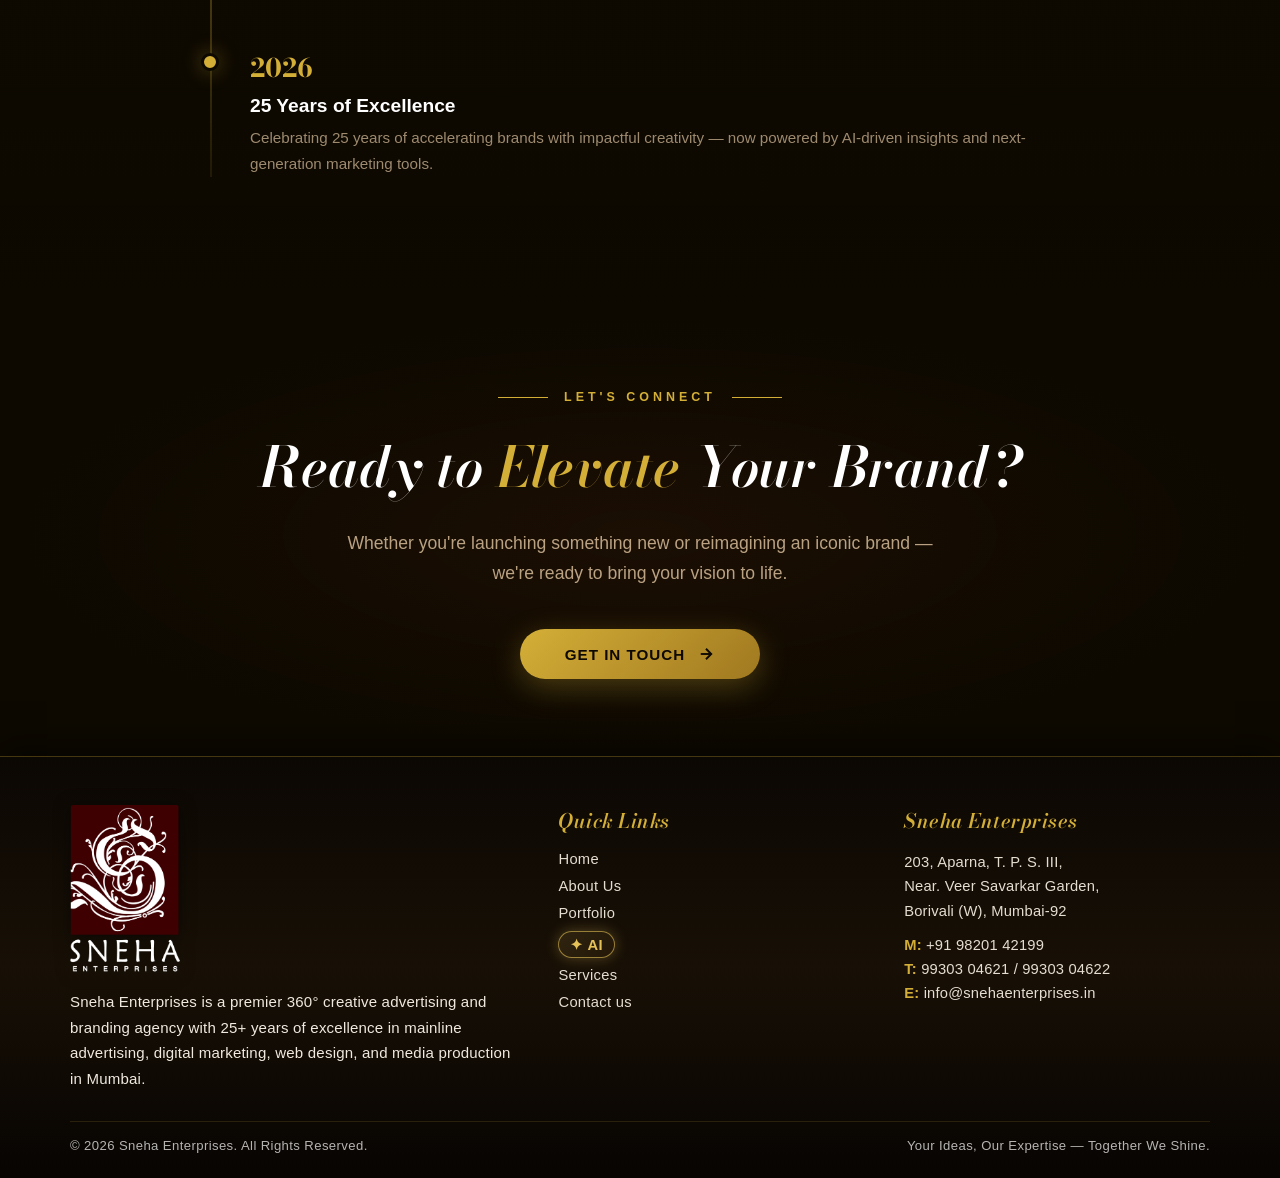
==== commit cea8d2bf: "Position Chairman & MD pill directly below photo and remove Sneha Enterprises caption" ====
--- a/about.html
+++ b/about.html
@@ -654,47 +654,28 @@
             color: rgba(255,225,185,0.75);
             text-transform: uppercase;
         }
-        .leadership-title-badge {
-            margin-top: 22px;
-            display: inline-flex;
-            align-items: center;
-            gap: 8px;
-            padding: 8px 20px;
-            border-radius: 50px;
-            background: linear-gradient(135deg, rgba(212,175,55,0.18), rgba(42,21,8,0.45));
-            border: 1px solid rgba(212,175,55,0.5);
-            color: #f0cc50;
-            font-size: 0.76rem;
-            font-weight: 600;
-            letter-spacing: 2px;
-            text-transform: uppercase;
-            box-shadow: 0 4px 20px rgba(212,175,55,0.15);
-        }
-        .badge-sparkle {
-            color: #ffffff;
-            font-size: 0.75rem;
-            animation: navAiPulse 2s infinite ease-in-out;
-        }
-        .crest-caption {
-            margin-top: 10px;
-            font-size: 0.82rem;
-            color: rgba(255,225,185,0.55);
-            letter-spacing: 1px;
-        }
         .leadership-role-pill {
             display: inline-flex;
             align-items: center;
-            gap: 8px;
-            padding: 6px 16px;
-            border-radius: 30px;
-            background: rgba(212,175,55,0.12);
-            border: 1px solid rgba(212,175,55,0.35);
-            color: var(--gold-light);
+            gap: 9px;
+            padding: 8px 22px;
+            border-radius: 50px;
+            background: linear-gradient(135deg, rgba(212,175,55,0.18), rgba(42,21,8,0.5));
+            border: 1px solid rgba(212,175,55,0.5);
+            color: #f0cc50;
             font-size: 0.78rem;
             font-weight: 600;
             letter-spacing: 2px;
             text-transform: uppercase;
-            margin-bottom: 12px;
+            box-shadow: 0 4px 20px rgba(212,175,55,0.18);
+            margin-top: 20px;
+            margin-bottom: 0;
+            transition: all 0.3s ease;
+        }
+        .leadership-role-pill:hover {
+            transform: translateY(-2px);
+            border-color: rgba(212,175,55,0.8);
+            box-shadow: 0 6px 25px rgba(212,175,55,0.3);
         }
         .pill-dot {
             width: 7px;
@@ -702,6 +683,7 @@
             border-radius: 50%;
             background: #f0cc50;
             box-shadow: 0 0 10px #f0cc50;
+            animation: navAiPulse 2s infinite ease-in-out;
         }
         .cmd-name {
             font-family: 'Bodoni Moda', serif;
@@ -852,7 +834,7 @@
             .section-heading { font-size: 2.8rem; }
             .leadership-grid {
                 grid-template-columns: 1fr;
-                gap: 40px;
+                gap: 24px;
                 text-align: center;
             }
             .leadership-crest-side {
@@ -863,15 +845,8 @@
                 height: 340px;
                 margin: 0 auto;
             }
-            .leadership-title-badge {
-                display: none !important;
-            }
-            .crest-caption {
-                margin-top: 14px;
-                margin-bottom: 22px;
-            }
             .leadership-role-pill {
-                margin: 0 auto 12px;
+                margin: 18px auto 0;
             }
             .leadership-quote-card {
                 text-align: left;
@@ -912,10 +887,11 @@
             .cmd-name {
                 font-size: 2.2rem;
             }
-            .leadership-title-badge {
-                font-size: 0.68rem;
-                padding: 6px 14px;
+            .leadership-role-pill {
+                font-size: 0.72rem;
+                padding: 6px 18px;
                 letter-spacing: 1.5px;
+                margin: 14px auto 0;
             }
             .leadership-pillars {
                 gap: 10px;
@@ -978,17 +954,19 @@
                 gap: 8px;
             }
             .crest-frame-outer {
-                width: 250px;
-                height: 250px;
+                width: 260px;
+                height: 260px;
                 padding: 6px;
                 border-radius: 12px;
             }
             .crest-monogram {
                 font-size: 3.2rem;
             }
-            .leadership-title-badge {
-                font-size: 0.64rem;
-                letter-spacing: 1px;
+            .leadership-role-pill {
+                font-size: 0.68rem;
+                padding: 6px 14px;
+                letter-spacing: 1.2px;
+                margin: 12px auto 0;
             }
             .innovative-services-grid .section-heading {
                 font-size: 1.65rem !important;
@@ -1547,27 +1525,21 @@
                 <div class="card-glow-halo"></div>
 
                 <div class="leadership-grid">
-                    <!-- Left Column: Prestigious Portrait & Crest Seal -->
+                    <!-- Left Column: Prestigious Portrait & Role Badge -->
                     <div class="leadership-crest-side">
                         <div class="crest-frame-outer" title="Tushar Gandhi - Chairman &amp; Managing Director">
                             <div class="crest-frame-inner">
                                 <img src="assets/images/tushar_gandhi.jpg" alt="Tushar Gandhi - Chairman &amp; Managing Director" class="director-photo" width="1024" height="951" loading="eager" decoding="async">
                             </div>
                         </div>
-                        <div class="leadership-title-badge">
-                            <span class="badge-sparkle">✦</span>
-                            <span>CHAIRMAN &amp; MANAGING DIRECTOR</span>
-                        </div>
-                        <p class="crest-caption">Sneha Enterprises • Mumbai, India</p>
-                    </div>
-
-                    <!-- Right Column: Leadership Narrative & Distinction -->
-                    <div class="leadership-content-side">
                         <div class="leadership-role-pill">
                             <span class="pill-dot"></span>
                             <span>Chairman &amp; Managing Director</span>
                         </div>
-
+                    </div>
+
+                    <!-- Right Column: Leadership Narrative & Distinction -->
+                    <div class="leadership-content-side">
                         <h3 class="cmd-name">Tushar Gandhi</h3>
                         <p class="cmd-role-descriptor">Founder, Chairman &amp; Managing Director</p>
 
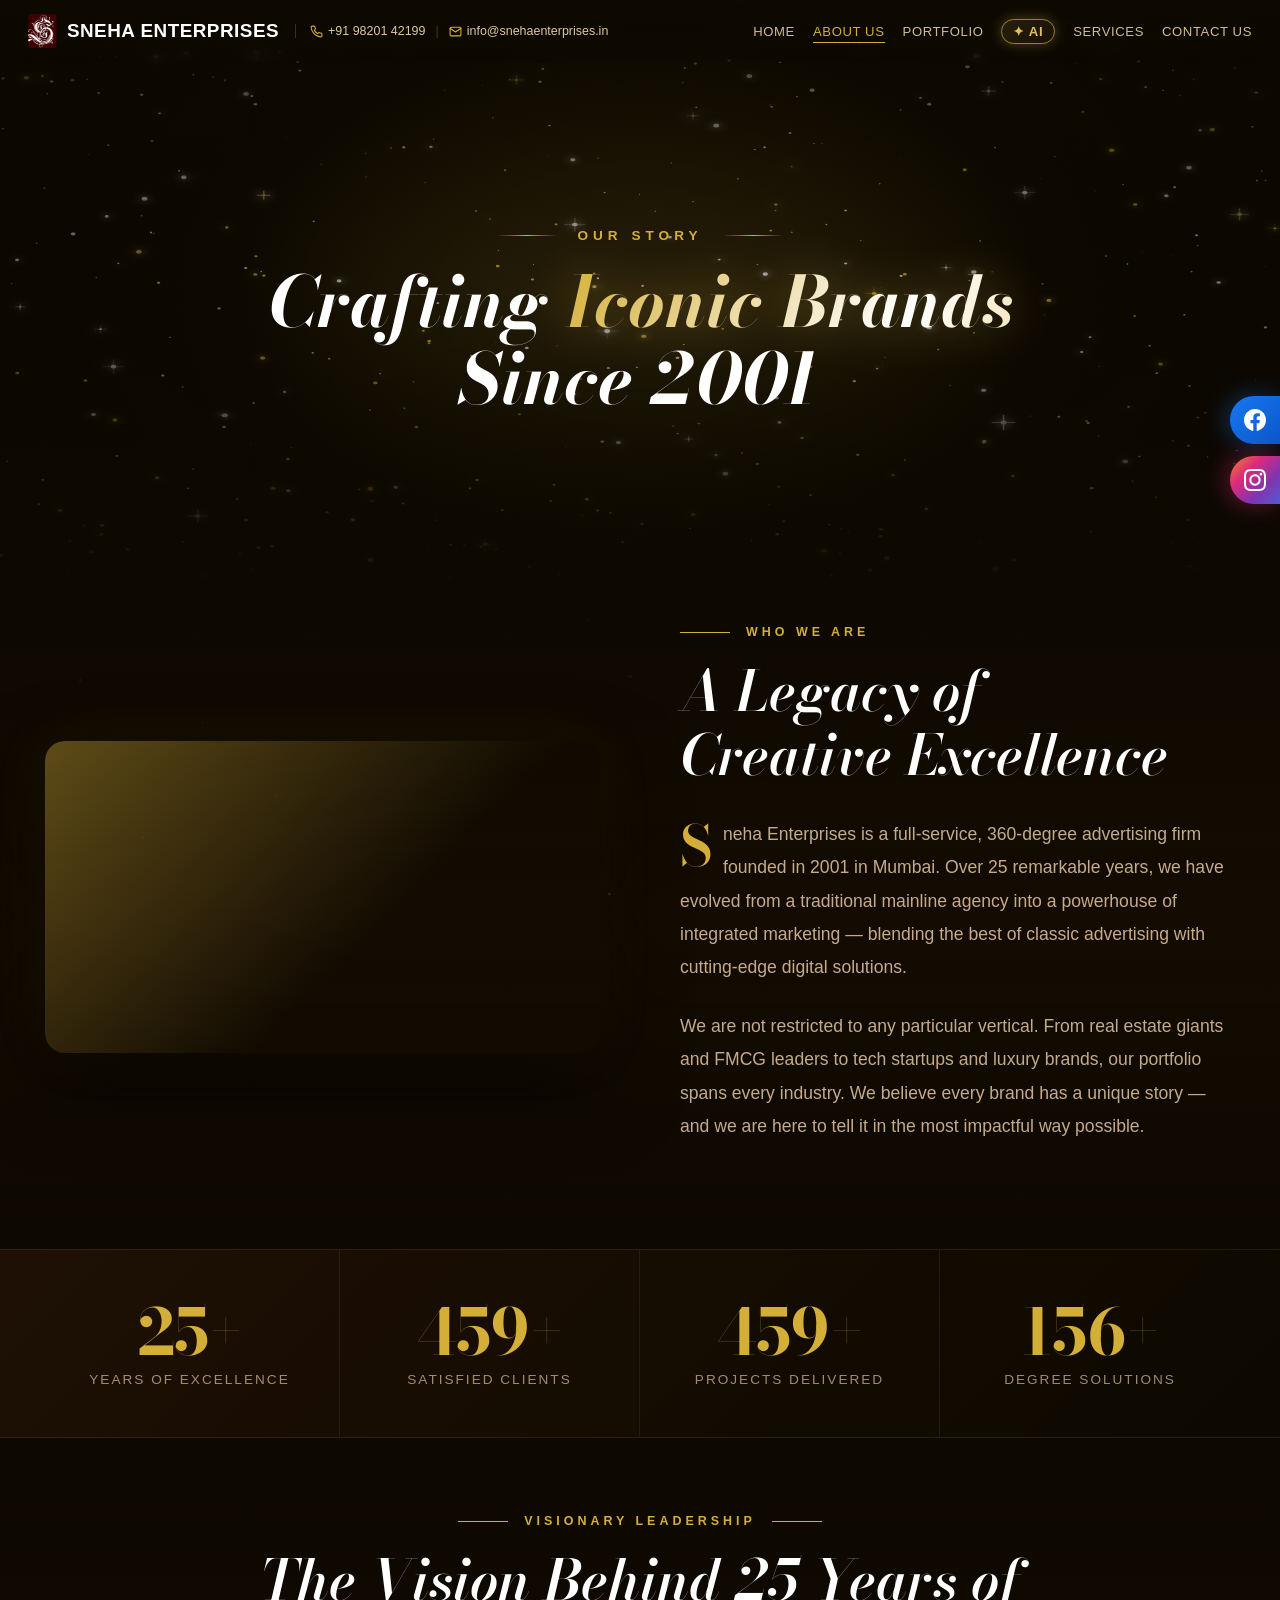
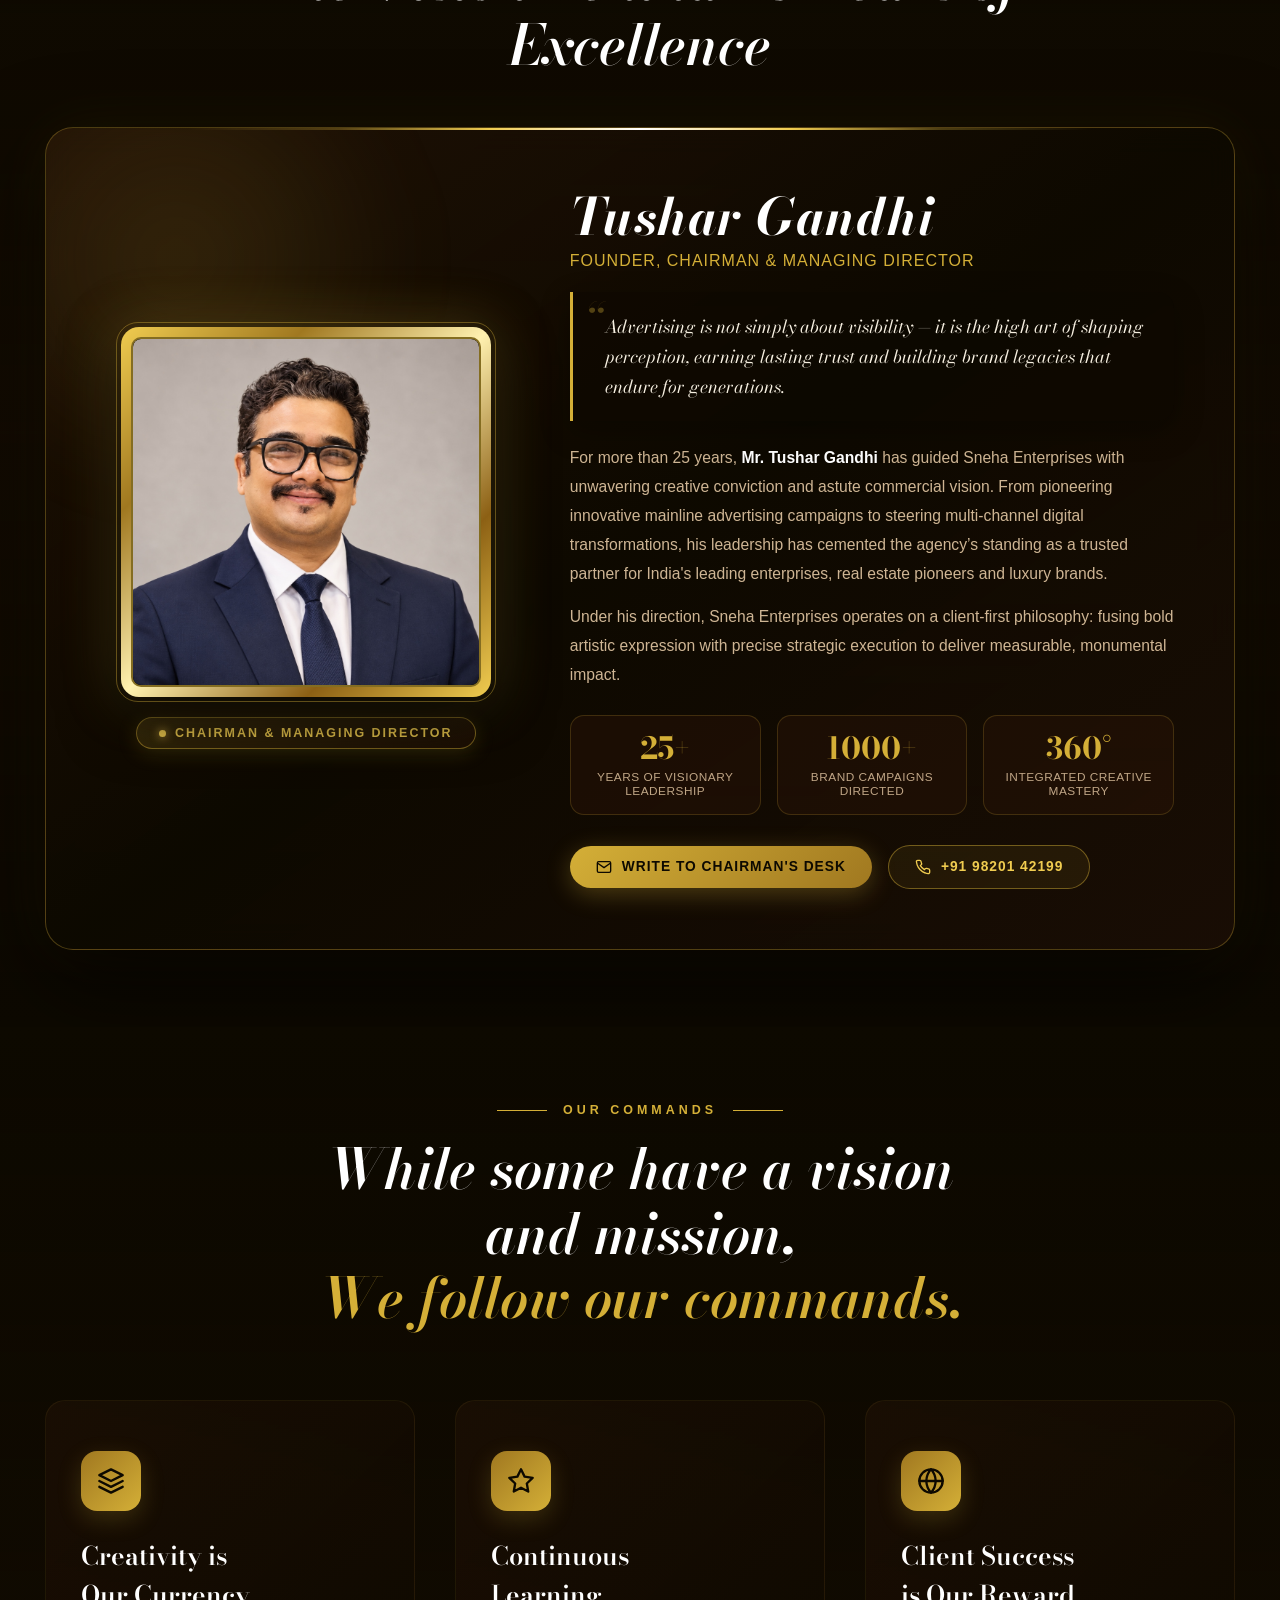
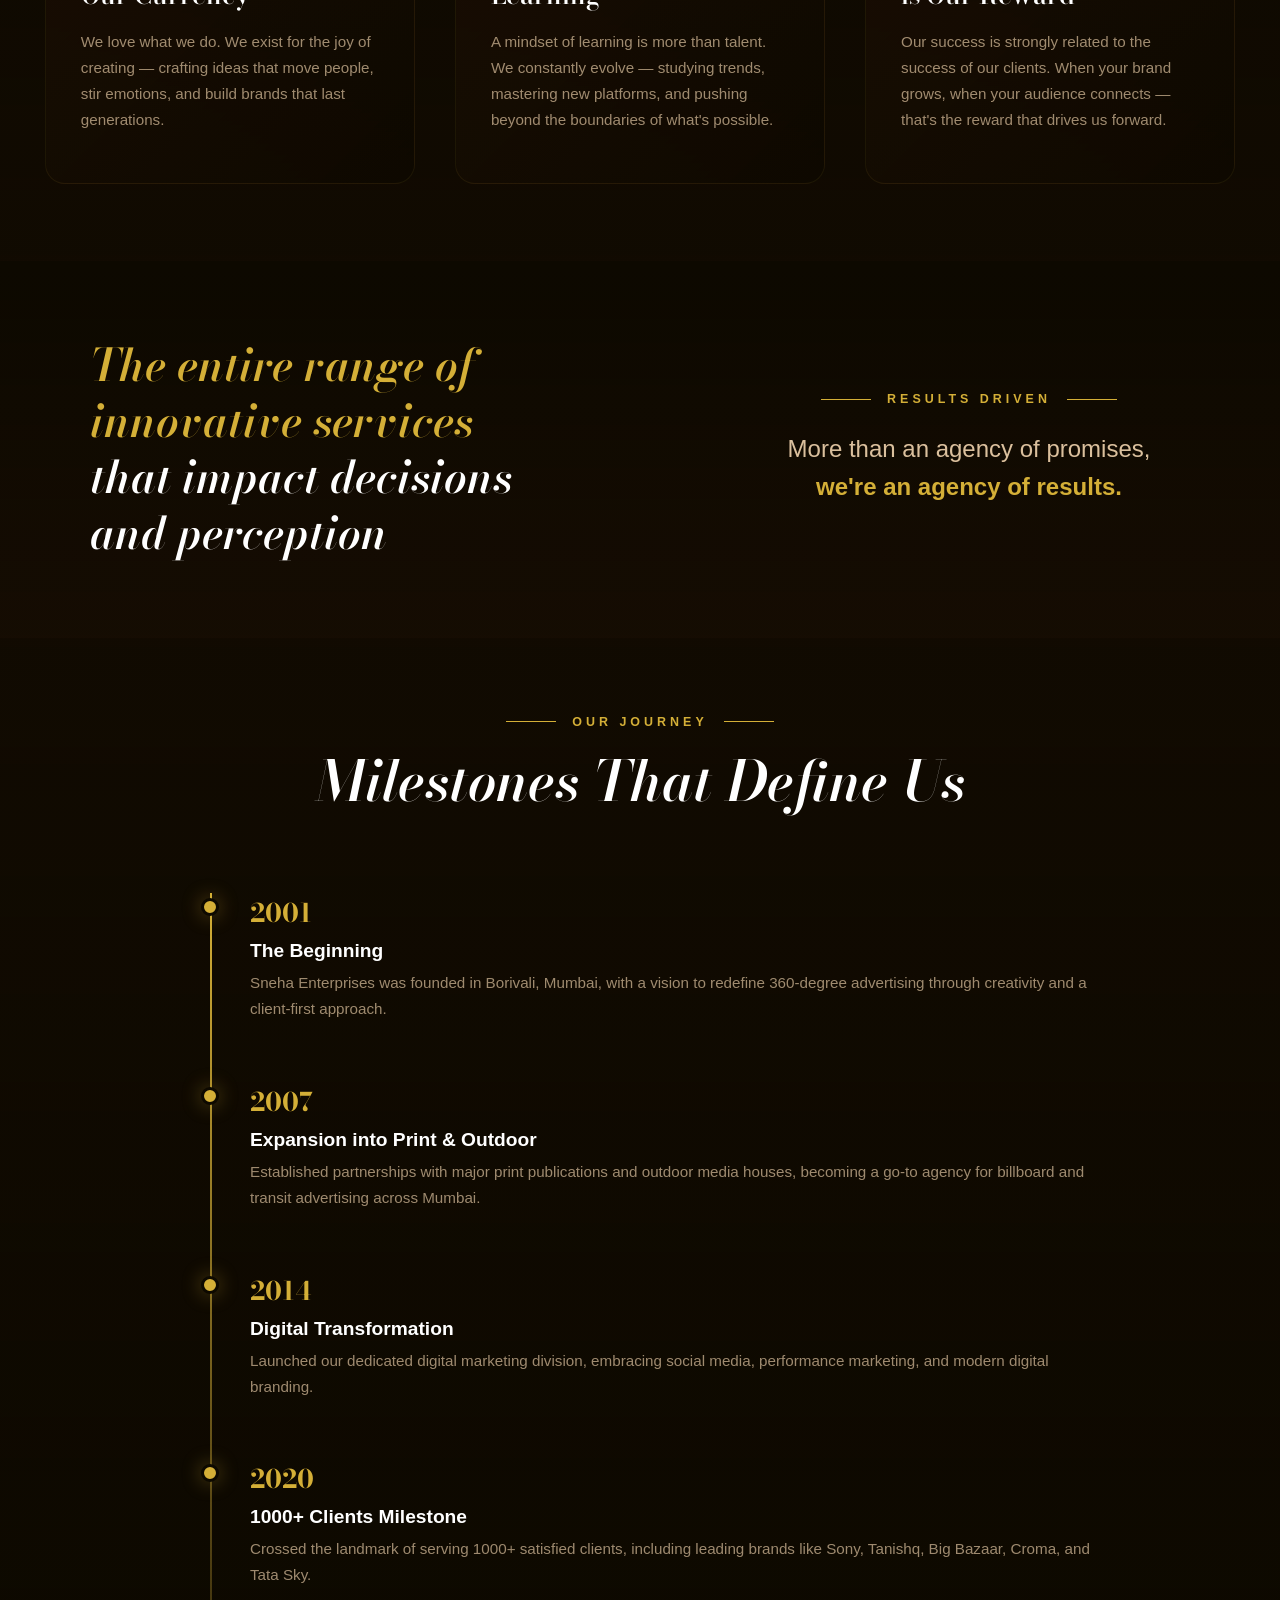
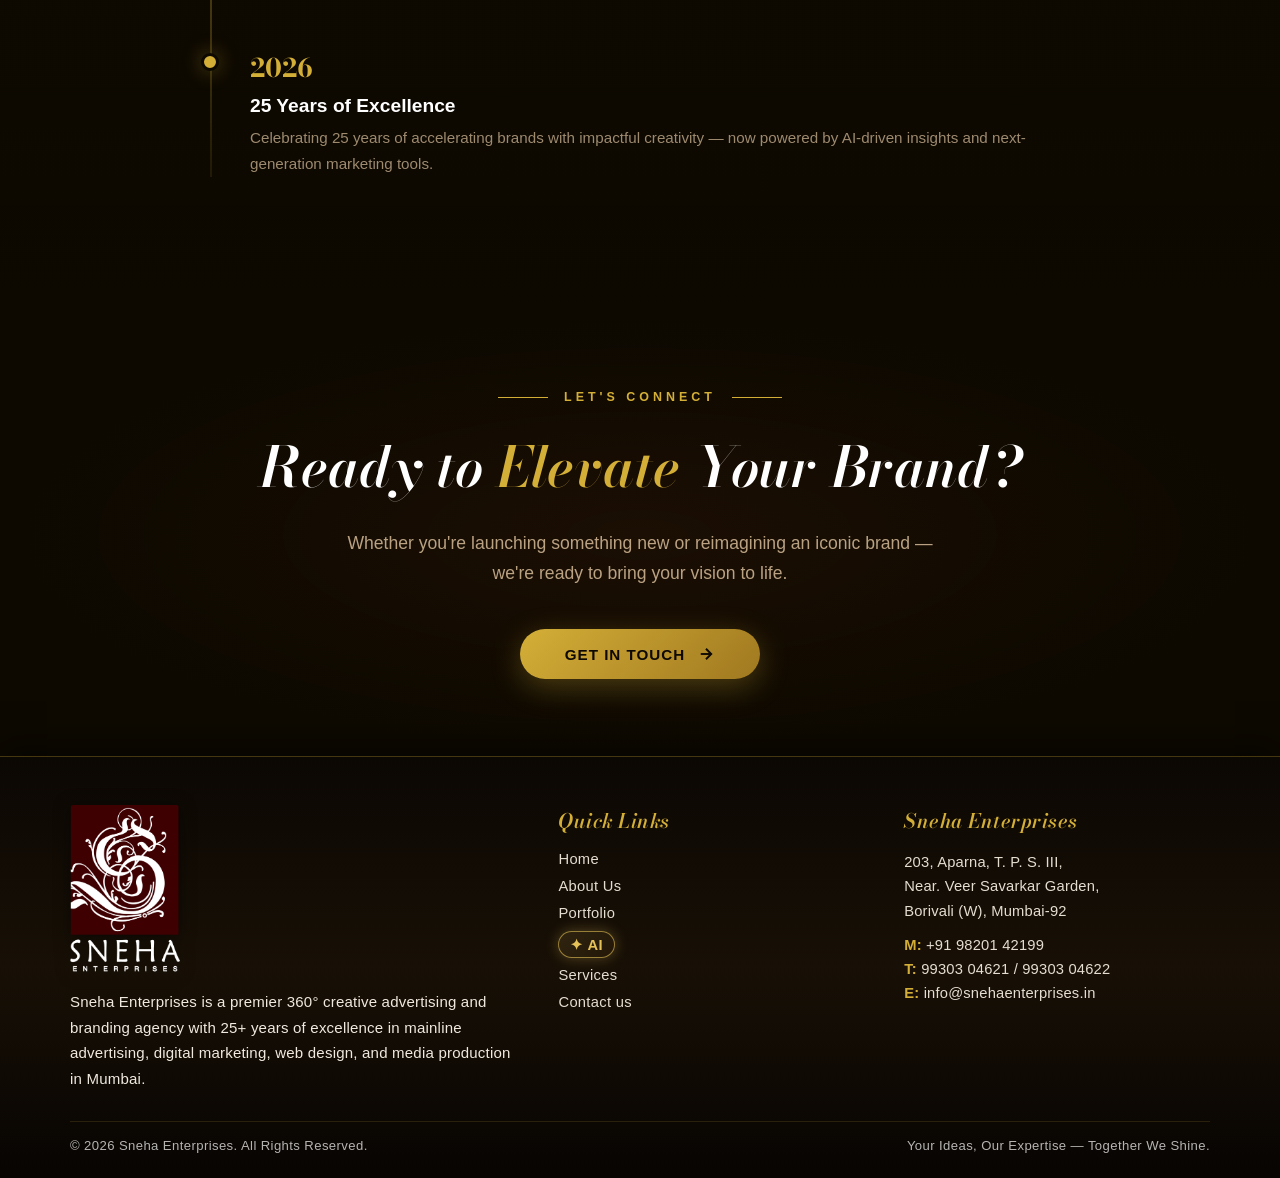
==== commit 6badb3a4: "Update stats across all pages to 1000+ Projects Delivered and 1000+ Satisfied Clients" ====
--- a/about.html
+++ b/about.html
@@ -1495,11 +1495,11 @@
                 <div class="stat-label">Years of Excellence</div>
             </div>
             <div class="stat-item">
-                <div class="stat-number" data-target="100">0</div>
-                <div class="stat-label">Happy Clients</div>
+                <div class="stat-number" data-target="1000">0</div>
+                <div class="stat-label">Satisfied Clients</div>
             </div>
             <div class="stat-item">
-                <div class="stat-number" data-target="500">0</div>
+                <div class="stat-number" data-target="1000">0</div>
                 <div class="stat-label">Projects Delivered</div>
             </div>
             <div class="stat-item">
@@ -1564,7 +1564,7 @@
                                 <div class="pillar-txt">Years of Visionary Leadership</div>
                             </div>
                             <div class="pillar-box">
-                                <div class="pillar-num">500+</div>
+                                <div class="pillar-num">1000+</div>
                                 <div class="pillar-txt">Brand Campaigns Directed</div>
                             </div>
                             <div class="pillar-box">
@@ -1674,8 +1674,8 @@
             <div class="tl-item">
                 <div class="tl-dot"></div>
                 <div class="tl-year">2020</div>
-                <div class="tl-title">100+ Clients Milestone</div>
-                <div class="tl-desc">Crossed the landmark of serving 100+ satisfied clients, including leading brands like Sony, Tanishq, Big Bazaar, Croma, and Tata Sky.</div>
+                <div class="tl-title">1000+ Clients Milestone</div>
+                <div class="tl-desc">Crossed the landmark of serving 1000+ satisfied clients, including leading brands like Sony, Tanishq, Big Bazaar, Croma, and Tata Sky.</div>
             </div>
             <div class="tl-item">
                 <div class="tl-dot"></div>
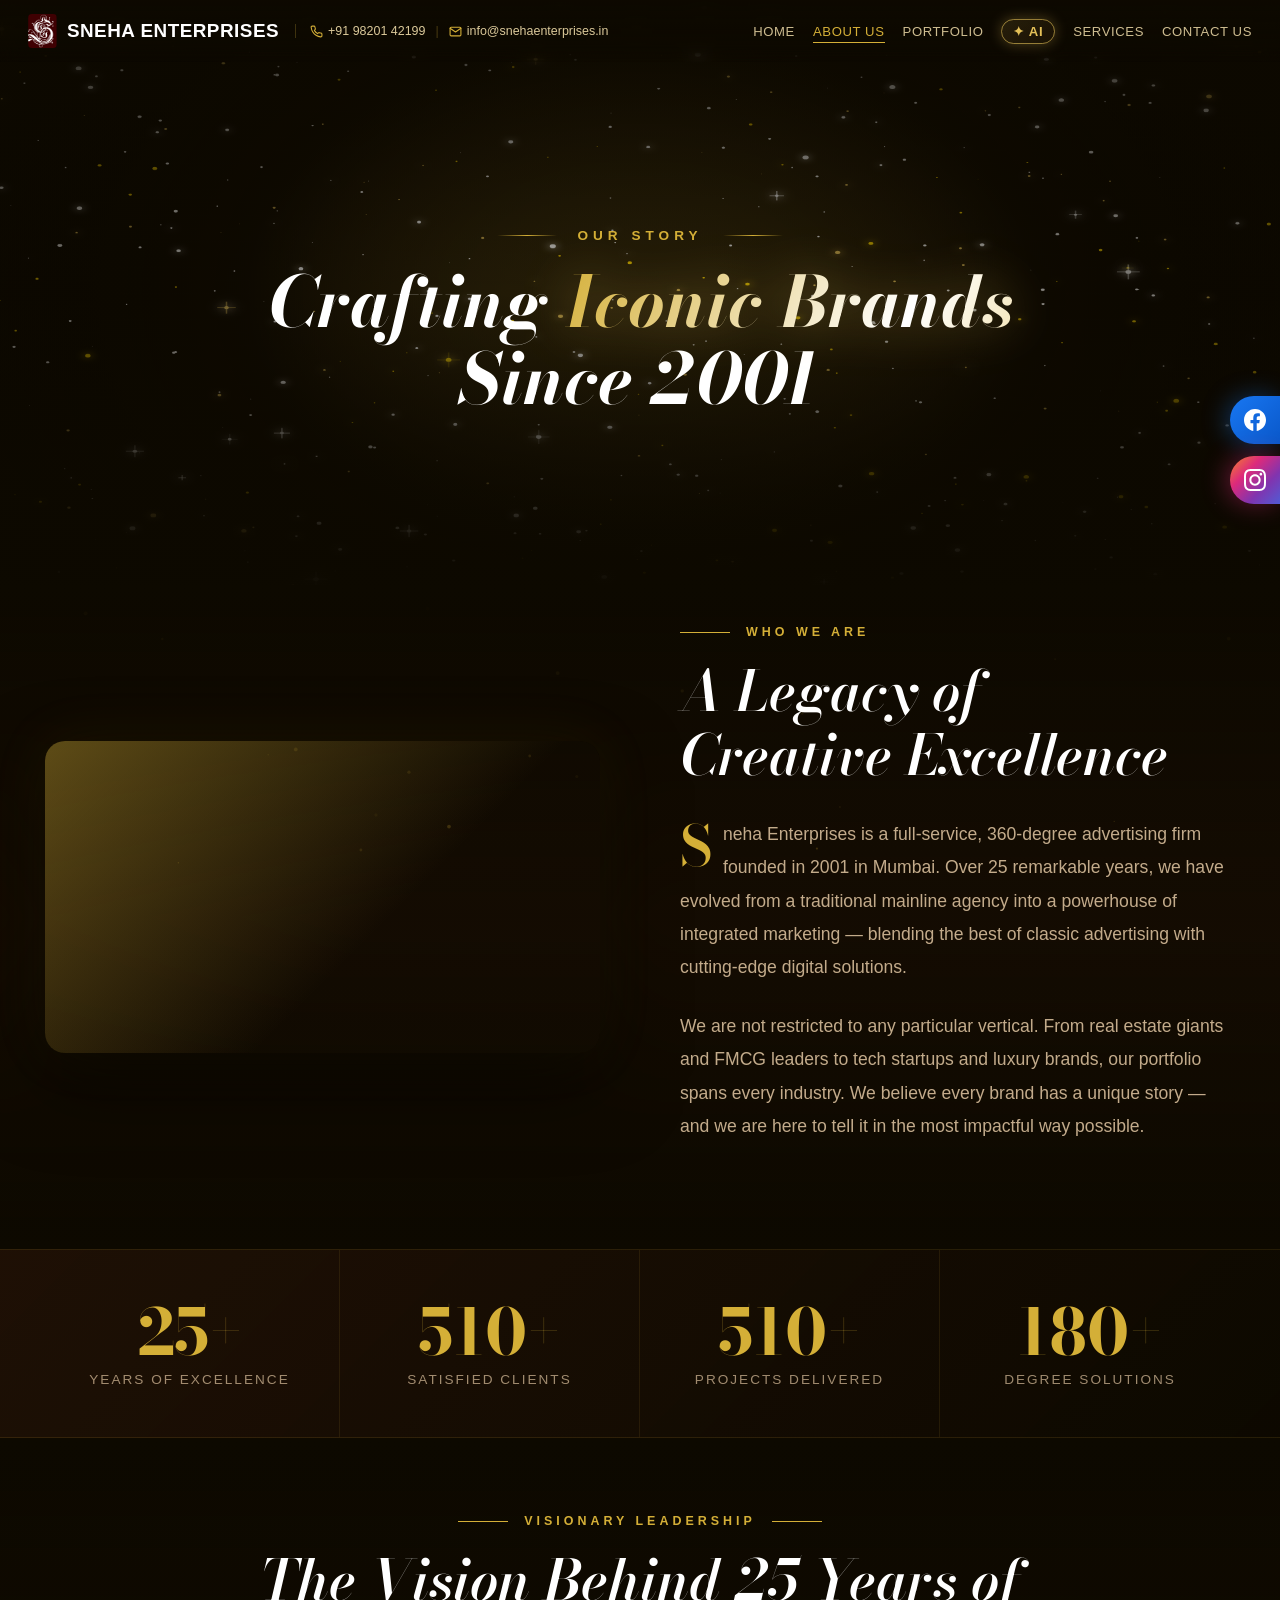
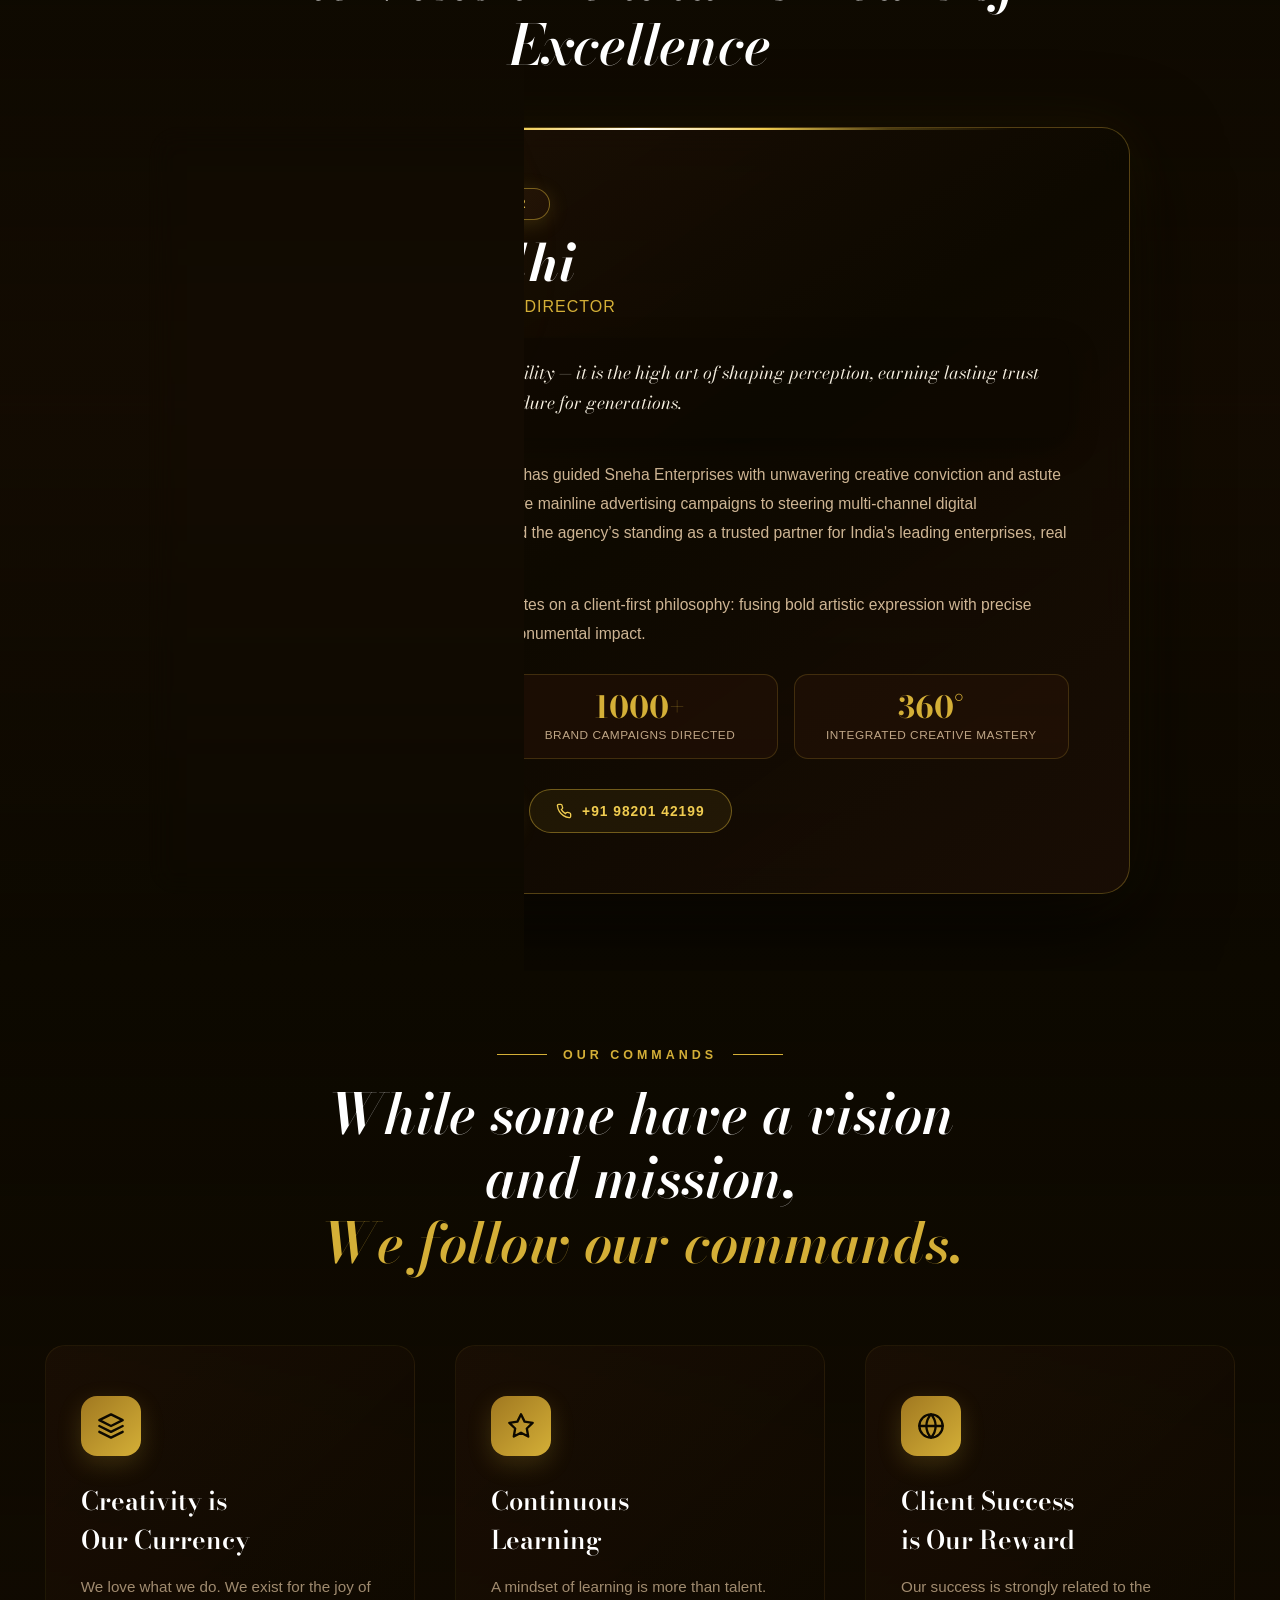
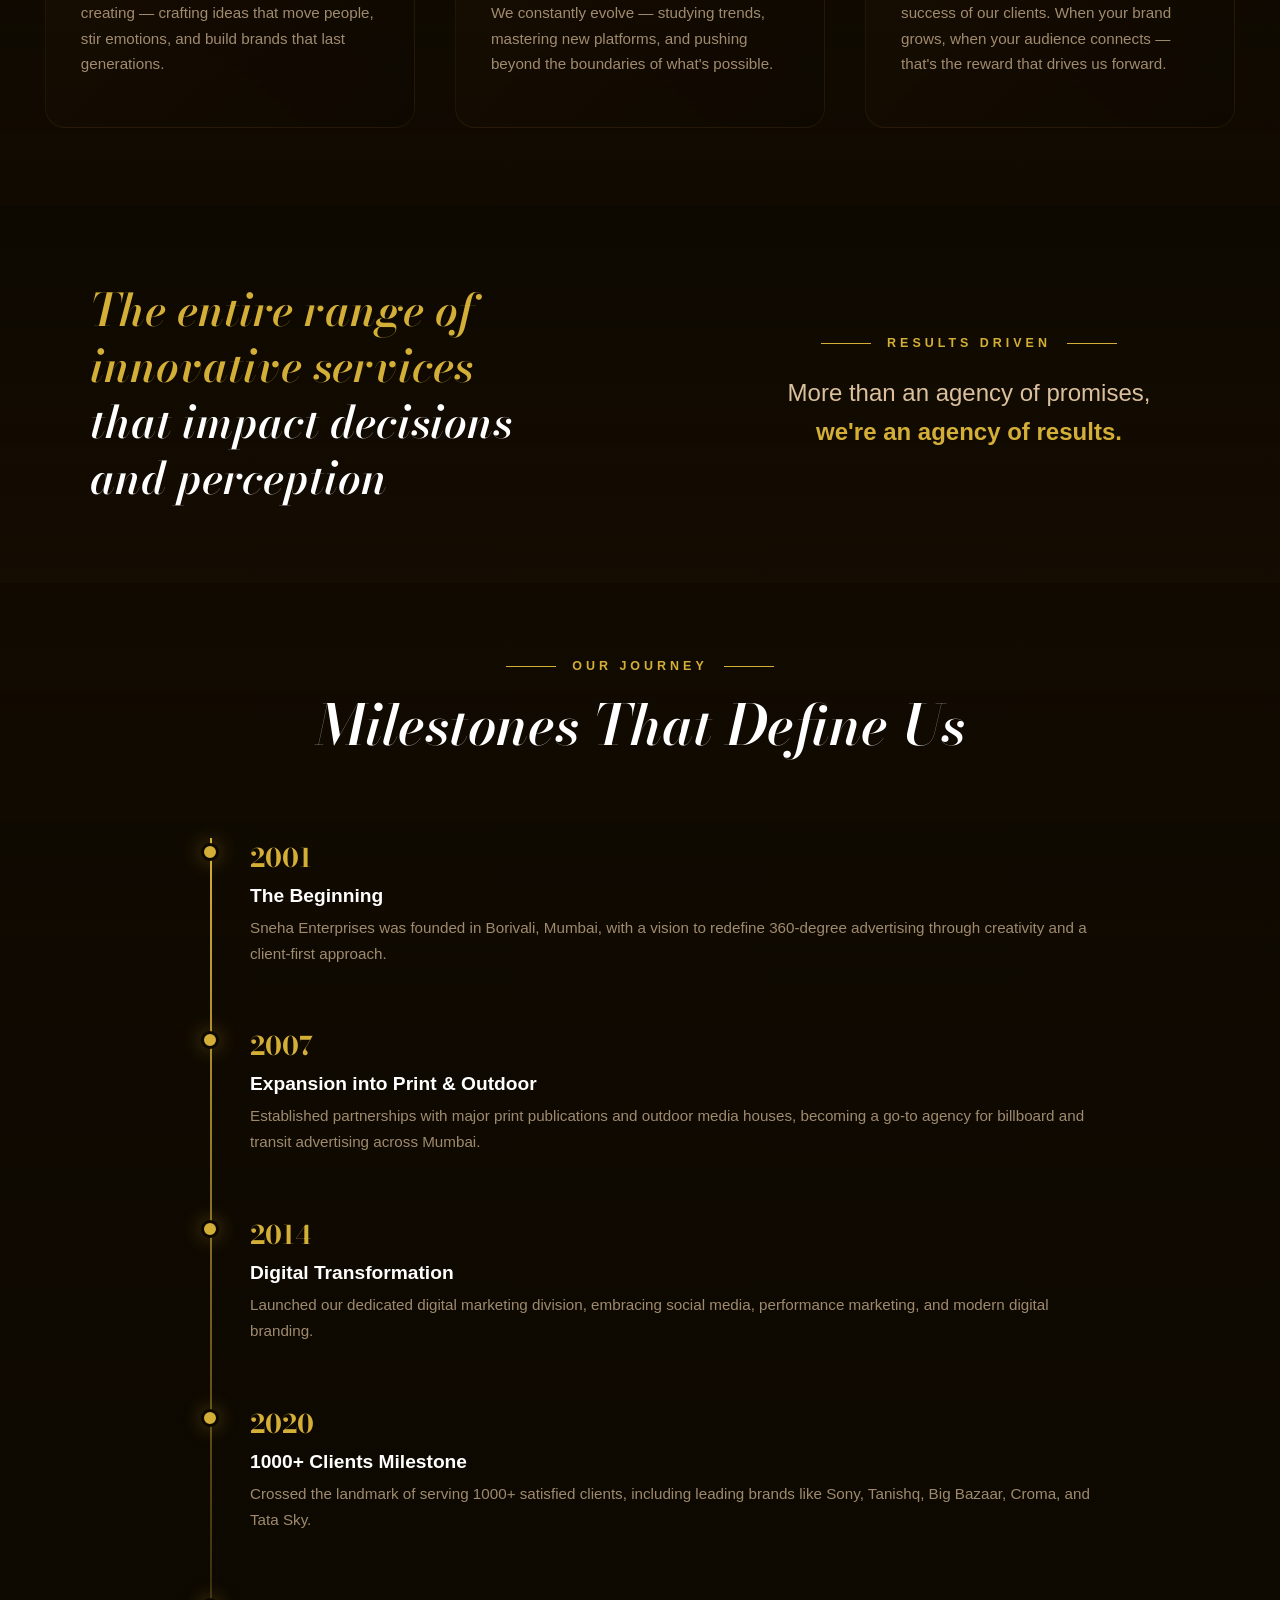
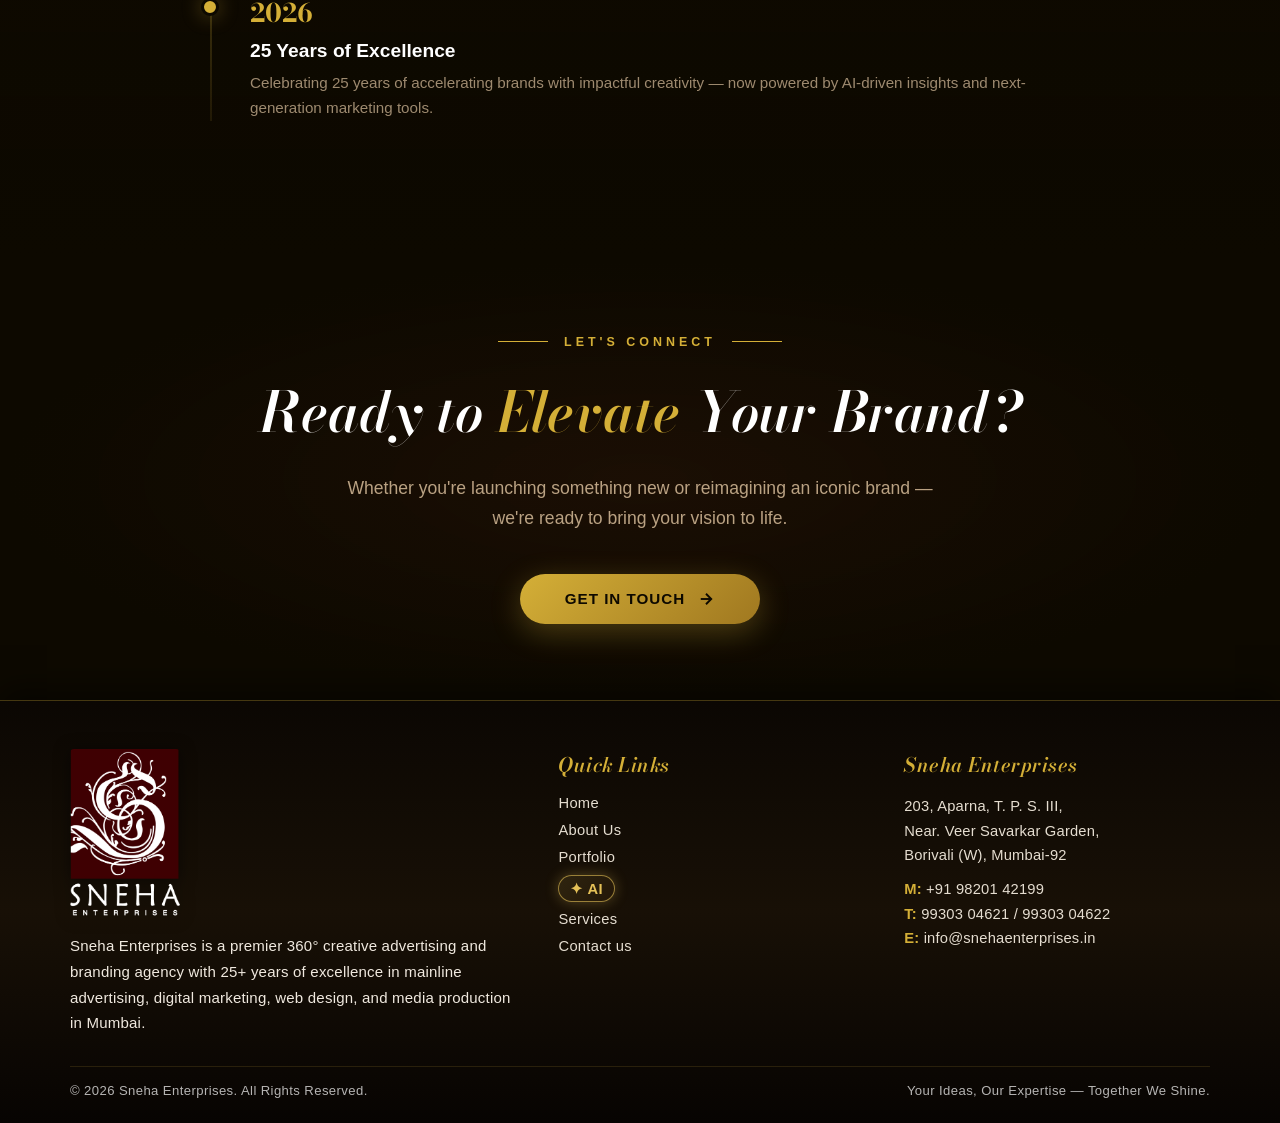
==== commit a953b542: "Remove photo and frame of chairman, keep name and executive info in leadership showcase" ====
--- a/about.html
+++ b/about.html
@@ -532,6 +532,8 @@
         }
         .leadership-showcase-card {
             position: relative;
+            max-width: 980px;
+            margin: 0 auto;
             border-radius: 28px;
             background: linear-gradient(145deg, rgba(38,20,7,0.72) 0%, rgba(13,9,0,0.88) 50%, rgba(30,15,6,0.72) 100%);
             border: 1px solid rgba(212,175,55,0.32);
@@ -561,98 +563,9 @@
             pointer-events: none;
             filter: blur(40px);
         }
-        .leadership-grid {
-            display: grid;
-            grid-template-columns: 400px 1fr;
-            gap: clamp(40px, 5vw, 65px);
-            align-items: center;
+        .leadership-content-side {
             position: relative;
             z-index: 2;
-        }
-        .leadership-crest-side {
-            display: flex;
-            flex-direction: column;
-            align-items: center;
-            text-align: center;
-        }
-        .crest-frame-outer {
-            position: relative;
-            width: 370px;
-            height: 370px;
-            max-width: 100%;
-            aspect-ratio: 1 / 1;
-            border-radius: 18px;
-            padding: 10px;
-            background: linear-gradient(135deg, #f0cc50 0%, #a07820 25%, #fff1b0 50%, #8c6014 75%, #f0cc50 100%);
-            box-shadow: 0 20px 60px rgba(0, 0, 0, 0.85), 0 0 55px rgba(212, 175, 55, 0.35);
-            transition: transform 0.5s ease, box-shadow 0.5s ease;
-        }
-        .crest-frame-outer::before {
-            content: '';
-            position: absolute;
-            inset: -5px;
-            border-radius: 22px;
-            border: 1.5px solid rgba(212, 175, 55, 0.4);
-            pointer-events: none;
-        }
-        .crest-frame-outer:hover {
-            transform: scale(1.02);
-            box-shadow: 0 25px 70px rgba(0, 0, 0, 0.9), 0 0 70px rgba(212, 175, 55, 0.5);
-        }
-        .crest-frame-inner {
-            width: 100%;
-            height: 100%;
-            border-radius: 10px;
-            background: #0d0900;
-            border: 2px solid rgba(212, 175, 55, 0.6);
-            display: flex;
-            flex-direction: column;
-            align-items: center;
-            justify-content: center;
-            position: relative;
-            overflow: hidden;
-            box-shadow: inset 0 0 25px rgba(0, 0, 0, 0.7);
-        }
-        .director-photo {
-            width: 100%;
-            height: 100%;
-            object-fit: cover;
-            object-position: center 10%;
-            display: block;
-            border-radius: 8px;
-            image-rendering: -webkit-optimize-contrast;
-            transform: translateZ(0);
-            backface-visibility: hidden;
-            transition: transform 0.6s cubic-bezier(0.25, 1, 0.5, 1);
-        }
-        .crest-frame-outer:hover .director-photo {
-            transform: scale(1.04) translateZ(0);
-        }
-        .crest-monogram {
-            font-family: 'Bodoni Moda', serif;
-            font-size: 4.8rem;
-            font-weight: 700;
-            font-style: italic;
-            line-height: 1;
-            background: linear-gradient(135deg, #f0cc50 0%, #ffffff 45%, #d4af37 85%);
-            -webkit-background-clip: text;
-            -webkit-text-fill-color: transparent;
-            filter: drop-shadow(0 4px 15px rgba(212,175,55,0.4));
-            margin-bottom: 2px;
-        }
-        .crest-stars {
-            color: var(--gold);
-            font-size: 0.72rem;
-            letter-spacing: 6px;
-            margin-bottom: 4px;
-            opacity: 0.9;
-        }
-        .crest-sub {
-            font-size: 0.7rem;
-            font-weight: 600;
-            letter-spacing: 3px;
-            color: rgba(255,225,185,0.75);
-            text-transform: uppercase;
         }
         .leadership-role-pill {
             display: inline-flex;
@@ -668,8 +581,7 @@
             letter-spacing: 2px;
             text-transform: uppercase;
             box-shadow: 0 4px 20px rgba(212,175,55,0.18);
-            margin-top: 20px;
-            margin-bottom: 0;
+            margin-bottom: 14px;
             transition: all 0.3s ease;
         }
         .leadership-role-pill:hover {
@@ -832,27 +744,11 @@
             .values-grid { grid-template-columns: 1fr 1fr; }
             .hero-title { font-size: 3.5rem; }
             .section-heading { font-size: 2.8rem; }
-            .leadership-grid {
-                grid-template-columns: 1fr;
-                gap: 24px;
-                text-align: center;
-            }
-            .leadership-crest-side {
-                margin: 0 auto;
-            }
-            .crest-frame-outer {
-                width: 340px;
-                height: 340px;
-                margin: 0 auto;
+            .leadership-showcase-card {
+                padding: 40px 30px;
             }
             .leadership-role-pill {
-                margin: 18px auto 0;
-            }
-            .leadership-quote-card {
-                text-align: left;
-            }
-            .leadership-actions {
-                justify-content: center;
+                margin-bottom: 12px;
             }
             .innovative-services-grid {
                 grid-template-columns: 1fr;
@@ -872,17 +768,8 @@
             .nav-links a { font-size: 0.75rem; }
             .section-pad { padding: 60px 18px; }
             .leadership-showcase-card {
-                padding: 32px 20px;
+                padding: 30px 18px;
                 border-radius: 20px;
-            }
-            .crest-frame-outer {
-                width: 290px;
-                height: 290px;
-                border-radius: 14px;
-                padding: 8px;
-            }
-            .crest-monogram {
-                font-size: 3.8rem;
             }
             .cmd-name {
                 font-size: 2.2rem;
@@ -891,7 +778,7 @@
                 font-size: 0.72rem;
                 padding: 6px 18px;
                 letter-spacing: 1.5px;
-                margin: 14px auto 0;
+                margin-bottom: 10px;
             }
             .leadership-pillars {
                 gap: 10px;
@@ -947,26 +834,16 @@
         @media (max-width: 480px) {
             .section-pad { padding: 50px 14px !important; }
             .leadership-showcase-card {
-                padding: 26px 15px !important;
-            }
-            .leadership-pillars {
-                grid-template-columns: 1fr;
-                gap: 8px;
-            }
-            .crest-frame-outer {
-                width: 260px;
-                height: 260px;
-                padding: 6px;
-                border-radius: 12px;
-            }
-            .crest-monogram {
-                font-size: 3.2rem;
+                padding: 24px 14px !important;
+            }
+            .cmd-name {
+                font-size: 1.95rem;
             }
             .leadership-role-pill {
                 font-size: 0.68rem;
                 padding: 6px 14px;
                 letter-spacing: 1.2px;
-                margin: 12px auto 0;
+                margin-bottom: 8px;
             }
             .innovative-services-grid .section-heading {
                 font-size: 1.65rem !important;
@@ -1524,24 +1401,14 @@
             <div class="leadership-showcase-card reveal">
                 <div class="card-glow-halo"></div>
 
-                <div class="leadership-grid">
-                    <!-- Left Column: Prestigious Portrait & Role Badge -->
-                    <div class="leadership-crest-side">
-                        <div class="crest-frame-outer" title="Tushar Gandhi - Chairman &amp; Managing Director">
-                            <div class="crest-frame-inner">
-                                <img src="assets/images/tushar_gandhi.jpg" alt="Tushar Gandhi - Chairman &amp; Managing Director" class="director-photo" width="1024" height="951" loading="eager" decoding="async">
-                            </div>
-                        </div>
-                        <div class="leadership-role-pill">
-                            <span class="pill-dot"></span>
-                            <span>Chairman &amp; Managing Director</span>
-                        </div>
+                <div class="leadership-content-side">
+                    <div class="leadership-role-pill">
+                        <span class="pill-dot"></span>
+                        <span>Chairman &amp; Managing Director</span>
                     </div>
 
-                    <!-- Right Column: Leadership Narrative & Distinction -->
-                    <div class="leadership-content-side">
-                        <h3 class="cmd-name">Tushar Gandhi</h3>
-                        <p class="cmd-role-descriptor">Founder, Chairman &amp; Managing Director</p>
+                    <h3 class="cmd-name">Tushar Gandhi</h3>
+                    <p class="cmd-role-descriptor">Founder, Chairman &amp; Managing Director</p>
 
                         <!-- Luxury Golden Quote -->
                         <div class="leadership-quote-card">
@@ -1585,7 +1452,6 @@
                             </a>
                         </div>
                     </div>
-                </div>
             </div>
         </div>
     </section>
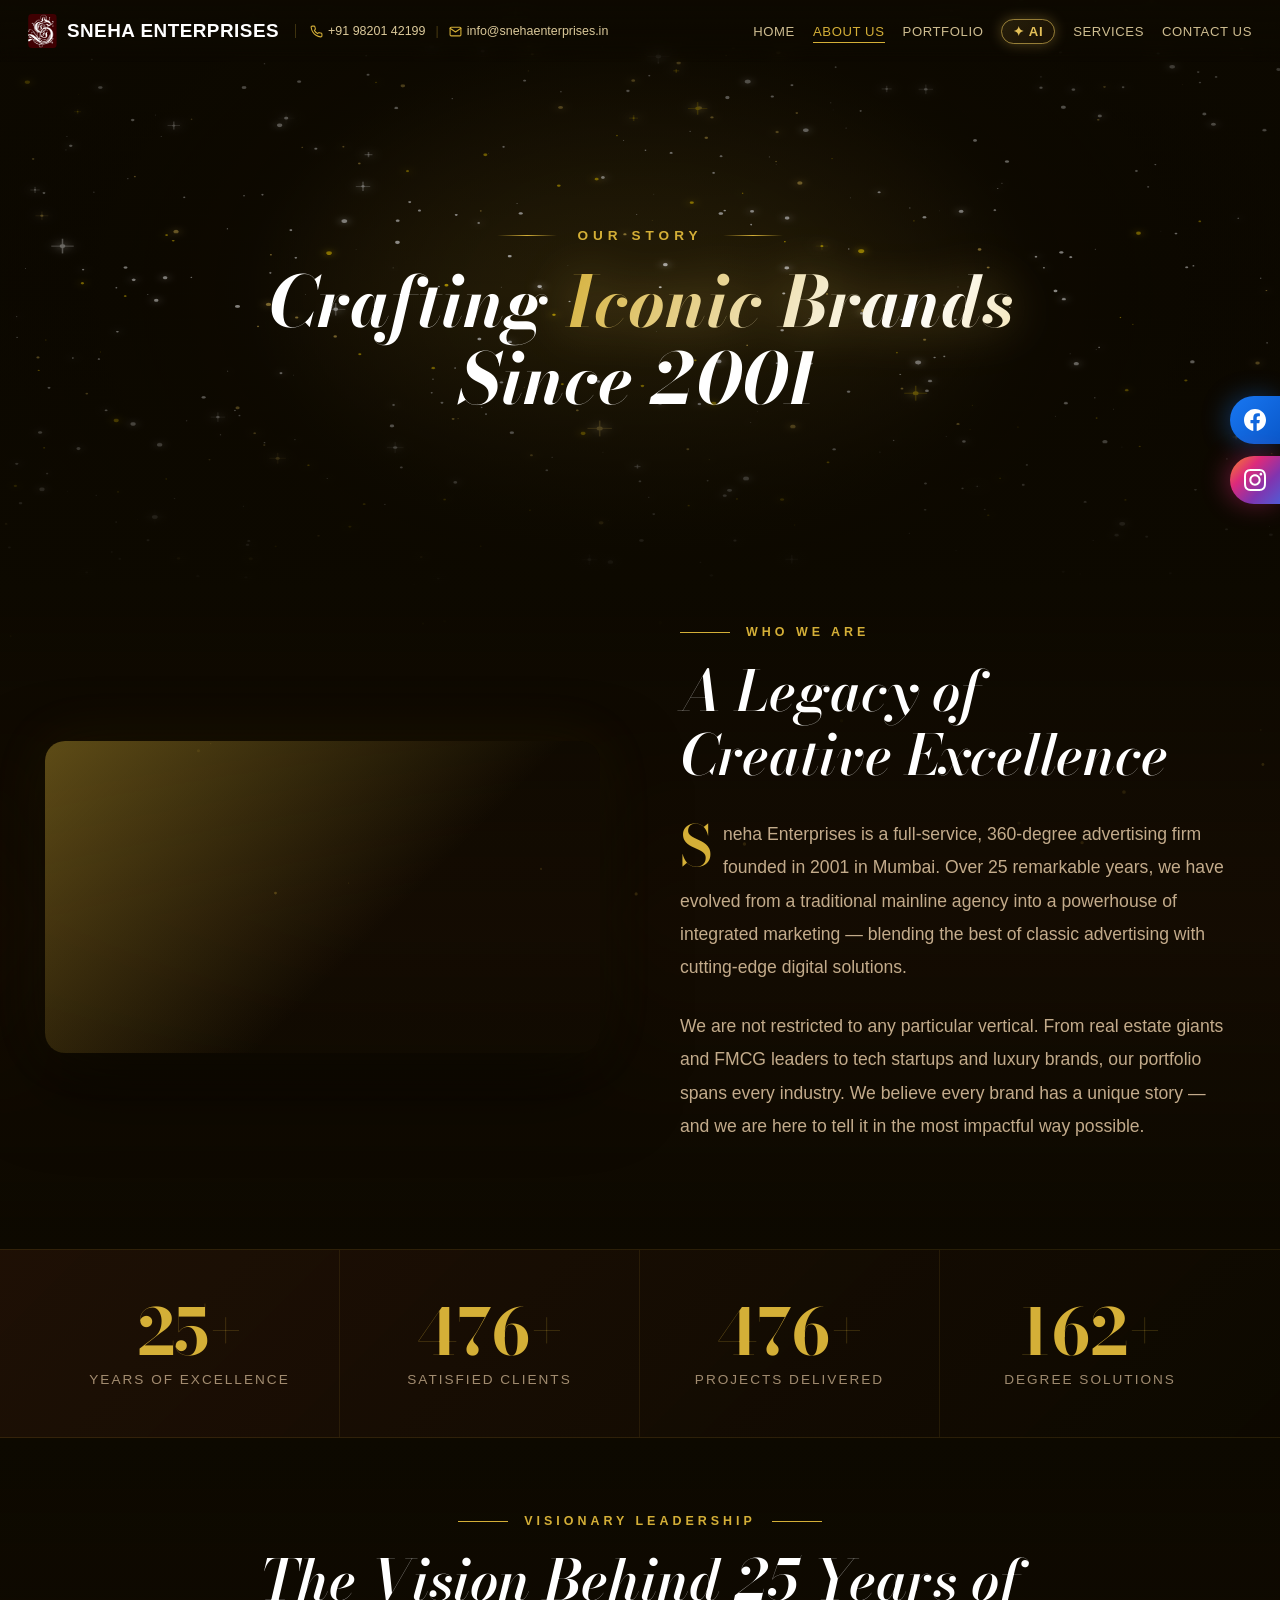
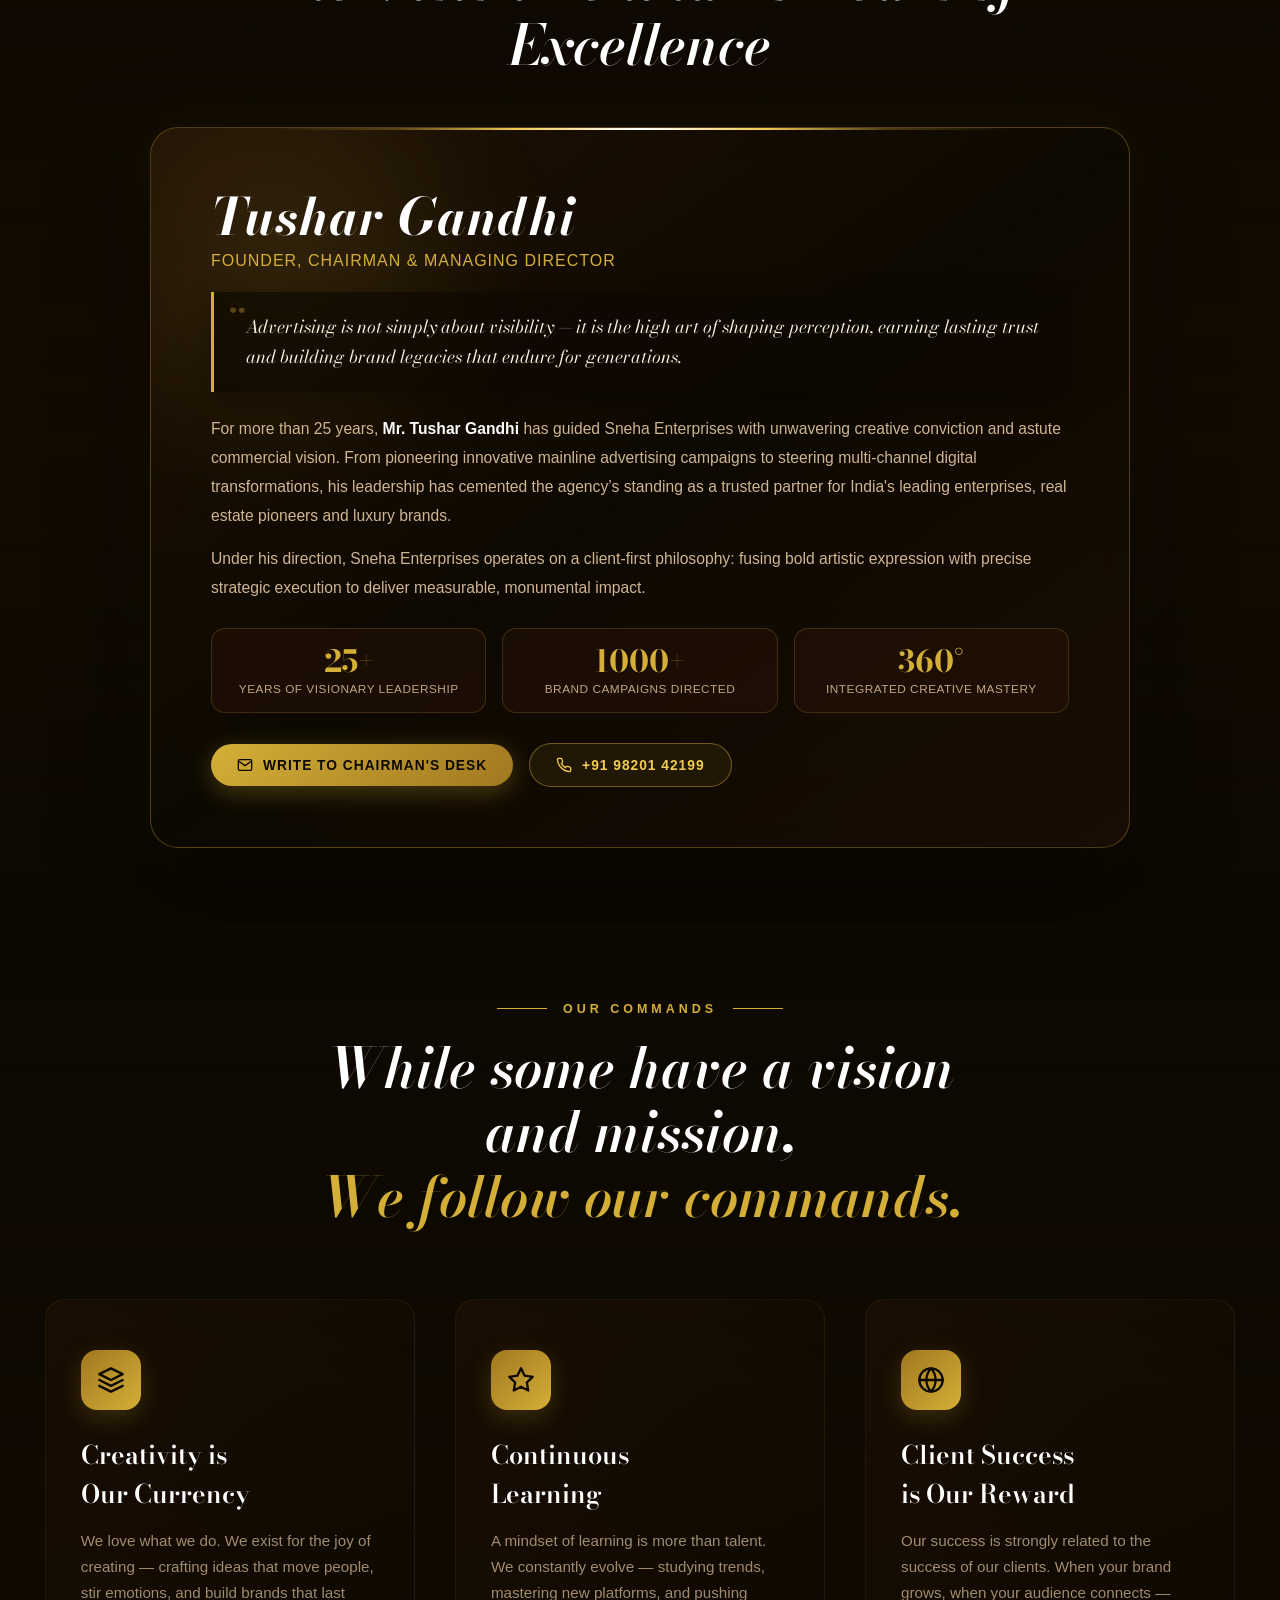
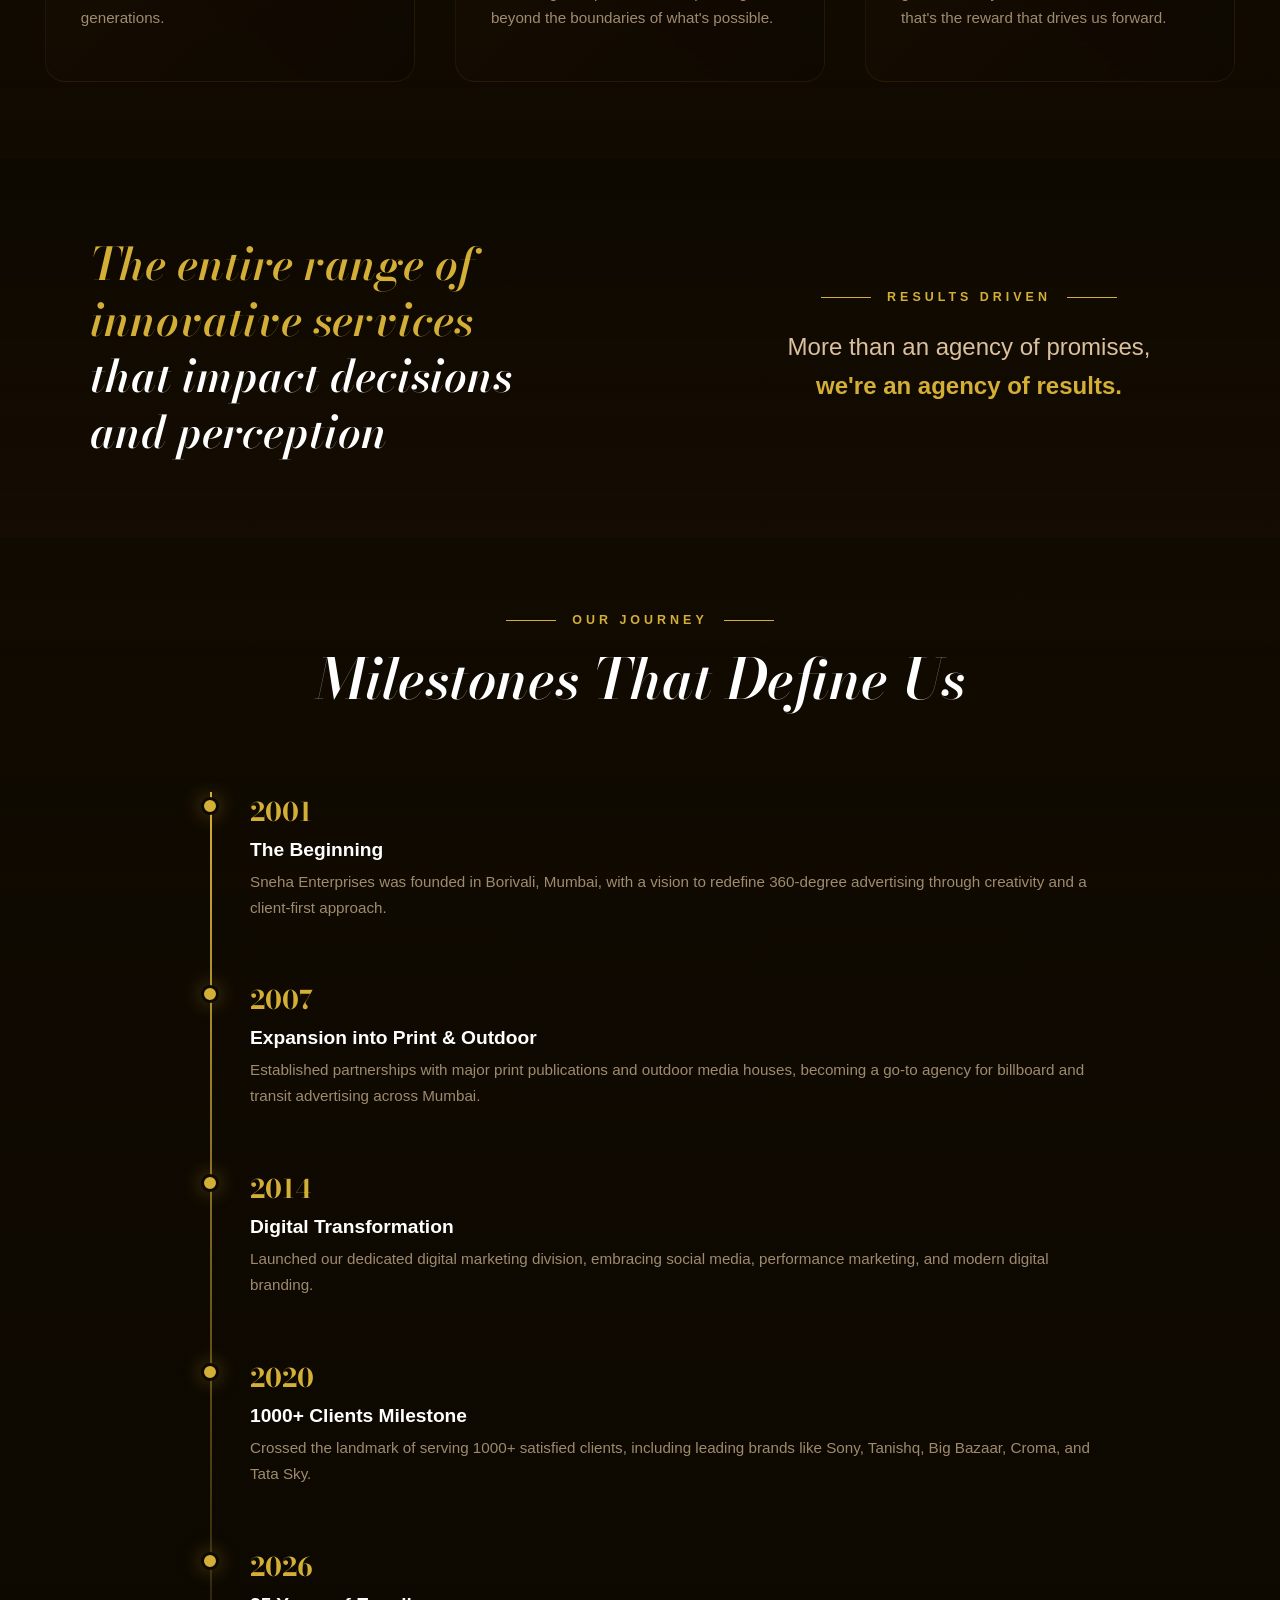
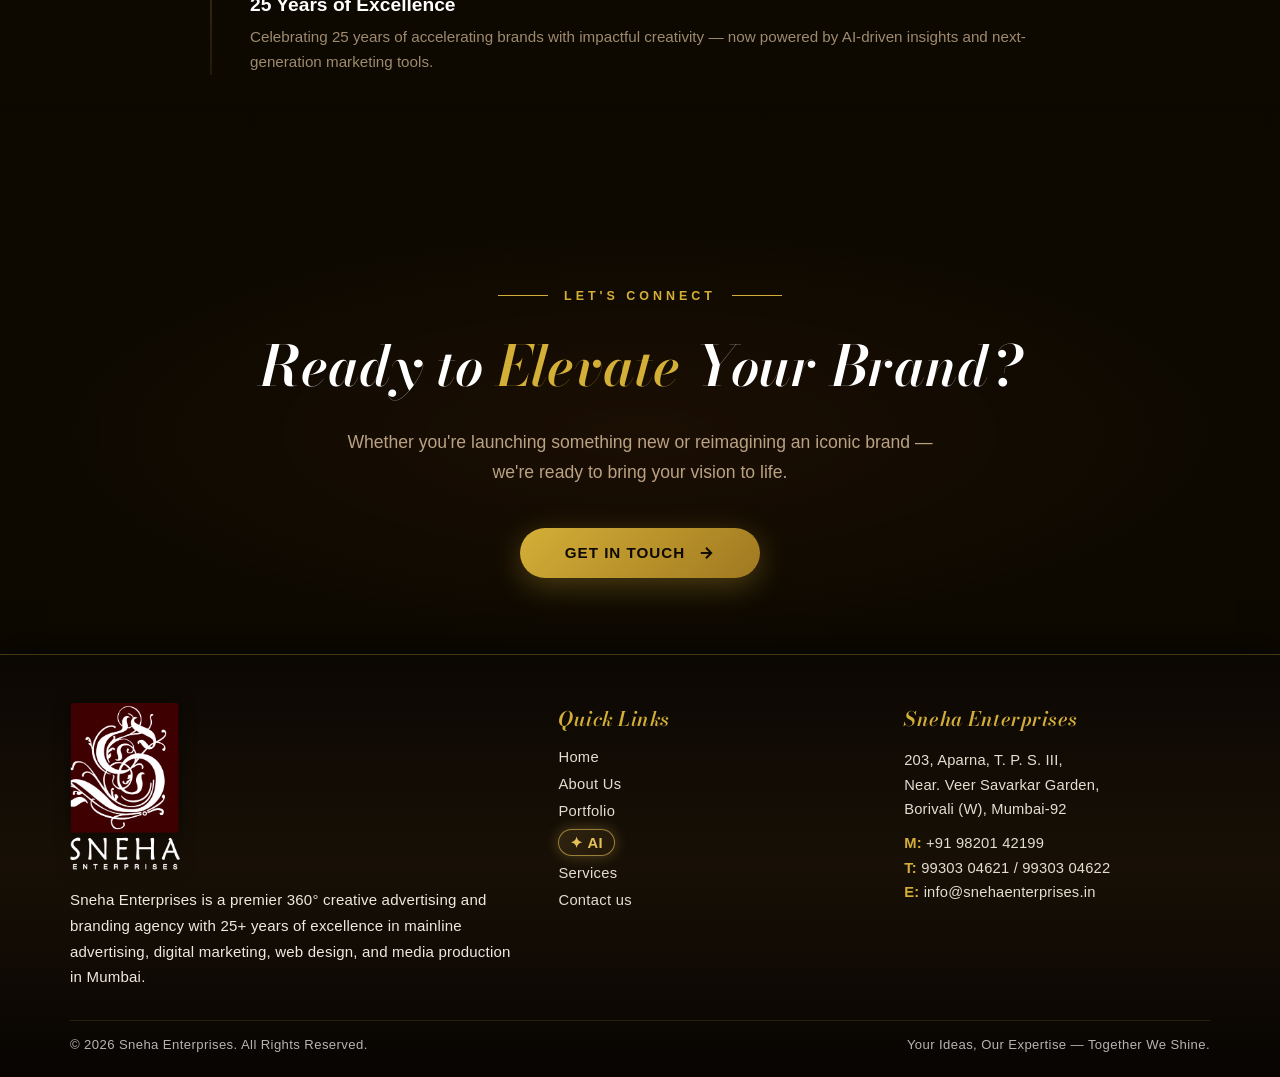
==== commit 164f3deb: "Remove repeated Chairman & MD pill above name, keeping Founder, Chairman & Managing Director subtitl" ====
--- a/about.html
+++ b/about.html
@@ -567,36 +567,6 @@
             position: relative;
             z-index: 2;
         }
-        .leadership-role-pill {
-            display: inline-flex;
-            align-items: center;
-            gap: 9px;
-            padding: 8px 22px;
-            border-radius: 50px;
-            background: linear-gradient(135deg, rgba(212,175,55,0.18), rgba(42,21,8,0.5));
-            border: 1px solid rgba(212,175,55,0.5);
-            color: #f0cc50;
-            font-size: 0.78rem;
-            font-weight: 600;
-            letter-spacing: 2px;
-            text-transform: uppercase;
-            box-shadow: 0 4px 20px rgba(212,175,55,0.18);
-            margin-bottom: 14px;
-            transition: all 0.3s ease;
-        }
-        .leadership-role-pill:hover {
-            transform: translateY(-2px);
-            border-color: rgba(212,175,55,0.8);
-            box-shadow: 0 6px 25px rgba(212,175,55,0.3);
-        }
-        .pill-dot {
-            width: 7px;
-            height: 7px;
-            border-radius: 50%;
-            background: #f0cc50;
-            box-shadow: 0 0 10px #f0cc50;
-            animation: navAiPulse 2s infinite ease-in-out;
-        }
         .cmd-name {
             font-family: 'Bodoni Moda', serif;
             font-size: clamp(2.4rem, 4vw, 3.8rem);
@@ -747,9 +717,6 @@
             .leadership-showcase-card {
                 padding: 40px 30px;
             }
-            .leadership-role-pill {
-                margin-bottom: 12px;
-            }
             .innovative-services-grid {
                 grid-template-columns: 1fr;
                 gap: 36px;
@@ -773,12 +740,6 @@
             }
             .cmd-name {
                 font-size: 2.2rem;
-            }
-            .leadership-role-pill {
-                font-size: 0.72rem;
-                padding: 6px 18px;
-                letter-spacing: 1.5px;
-                margin-bottom: 10px;
             }
             .leadership-pillars {
                 gap: 10px;
@@ -839,12 +800,6 @@
             .cmd-name {
                 font-size: 1.95rem;
             }
-            .leadership-role-pill {
-                font-size: 0.68rem;
-                padding: 6px 14px;
-                letter-spacing: 1.2px;
-                margin-bottom: 8px;
-            }
             .innovative-services-grid .section-heading {
                 font-size: 1.65rem !important;
                 line-height: 1.35 !important;
@@ -1402,11 +1357,6 @@
                 <div class="card-glow-halo"></div>
 
                 <div class="leadership-content-side">
-                    <div class="leadership-role-pill">
-                        <span class="pill-dot"></span>
-                        <span>Chairman &amp; Managing Director</span>
-                    </div>
-
                     <h3 class="cmd-name">Tushar Gandhi</h3>
                     <p class="cmd-role-descriptor">Founder, Chairman &amp; Managing Director</p>
 
